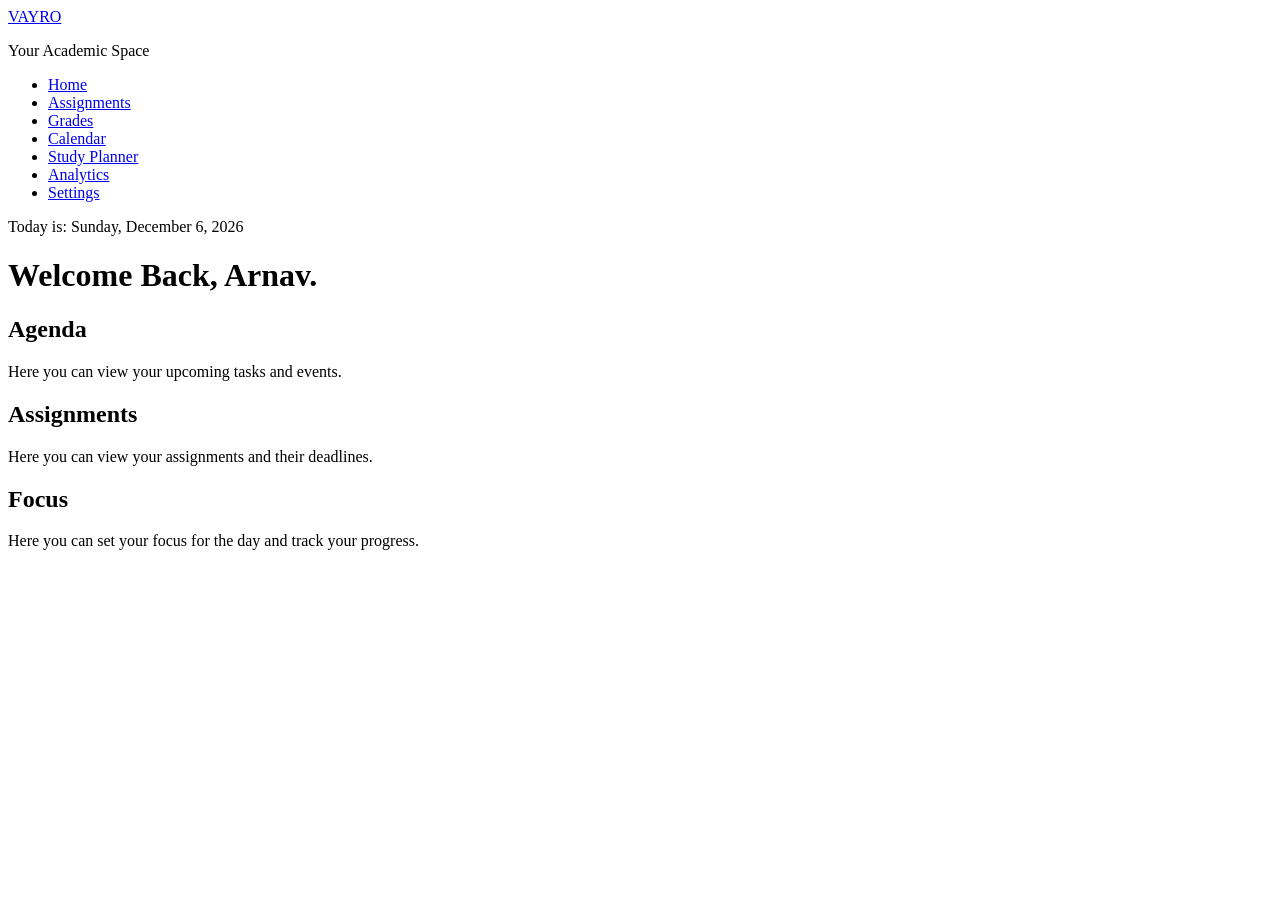
==== index.html @ f16c5584 "feat: add dashboard layout and sidebar structure" ====
<!DOCTYPE html>
<html lang="en">
<head>
  <meta charset="UTF-8">
  <meta name="viewport" content="width=device-width, initial-scale=1.0">

  <title>VAYRO | Your Academic Space</title>

  <link rel="stylesheet" href="styles.css">
</head>
<body>

    <div class="dashboard-layout">

      <aside class="sidebar">


        <div class="brand">
          <a href="index.html" class="brand-name">VAYRO</a>
          <p class="brand-tagline">Your Academic Space</p>
        </div>

        <!-- Sidebar content  -->
    <nav aria-label ="Main navigation">
    <ul>
      <li><a href="index.html">Home</a></li>
      <li><a href="#assignments">Assignments</a></li>
      <li><a href="#grades">Grades</a></li>
      <li><a href="#calendar">Calendar</a></li>
      <li><a href="#study-planner">Study Planner</a></li>
      <li><a href="#analytics">Analytics</a></li>
      <li><a href="#settings">Settings</a></li>
    </ul>
  </nav>

      </aside>

      <div class="dashboard-content">
<!-- Header section -->
  <header>
    <p> Today is: <span id="date-display"></span></p>
    <h1>Welcome Back, Arnav.</h1>
  </header>

  <main>

    <!-- Dashboard widgets -->
    <section id="agenda">
      <h2>Agenda</h2>
      <p>Here you can view your upcoming tasks and events.</p>
    </section>

    <section id="assignments">
      <h2>Assignments</h2>
      <p>Here you can view your assignments and their deadlines.</p>
    </section>

    <section id="focus">
      <h2>Focus</h2>
      <p>Here you can set your focus for the day and track your progress.</p>
    </section>

  </main>

          </div>

    </div> 


  <script src="myscripts.js"></script>


</body>
</html>
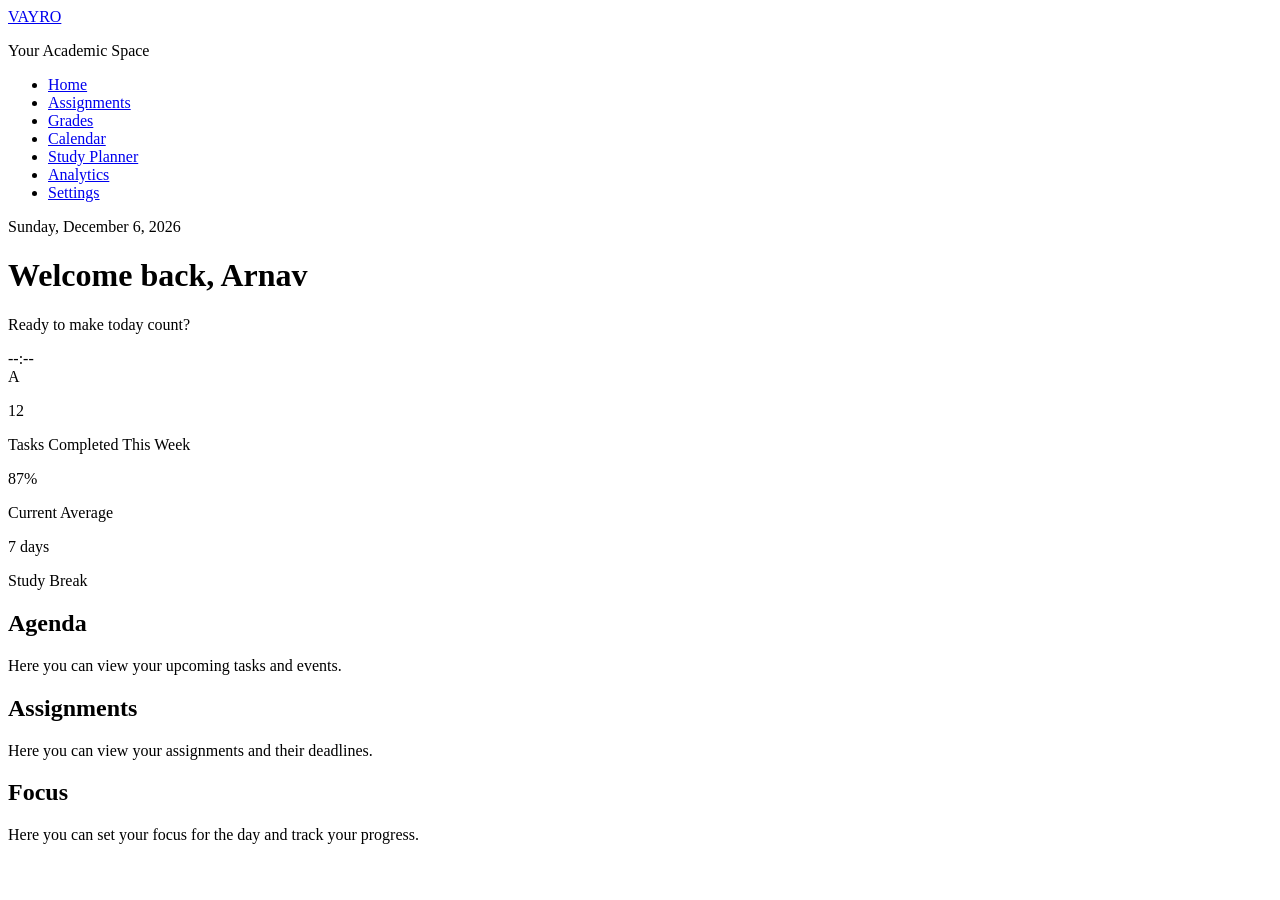
==== commit 8e247714: "feat: add dashboard header and academic stats overview" ====
--- a/index.html
+++ b/index.html
@@ -37,12 +37,58 @@
 
       <div class="dashboard-content">
 <!-- Header section -->
-  <header>
-    <p> Today is: <span id="date-display"></span></p>
-    <h1>Welcome Back, Arnav.</h1>
-  </header>
+  <header class="dashboard-header">
 
+    <div class="welcome-block">
+
+      <p class="current-date">
+        <span id="date-display"></span>
+      </p>
+
+      <h1>
+        Welcome back, <span class="user-name">Arnav</span>
+      </h1>
+
+      <p class="welcome-subtitle">
+        Ready to make today count?
+      </p>
+
+    </div>
+
+    <div class="header-tools"
+
+    <div class="clock-display"
+    <span id="clock-display">--:--</span>
+    </div>
+
+    <span class="profile-avatar" aria-hidden="true">A</span>
+    
+  
+  </div>
+
+</header>
   <main>
+
+    <section class="stats-overview" aria-label="Acedemic overview">
+
+      <!-- Tasks completed-->
+       <div class="stat-card">
+        <p class="stat-value">12</p>
+        <p class="stat-label">Tasks Completed This Week</p>
+      </div>
+
+      <!-- Acedemic Average -->
+       <div class="stat-card">
+        <p class="stat-value">87%</p>
+        <p class="stat-label">Current Average</p>
+      </div>
+
+      <!-- study break -->
+       <div class="stat-card">
+        <p class="stat-value">7 days</p>
+        <p class="stat-label">Study Break</p>
+      </div>
+    </section>
 
     <!-- Dashboard widgets -->
     <section id="agenda">
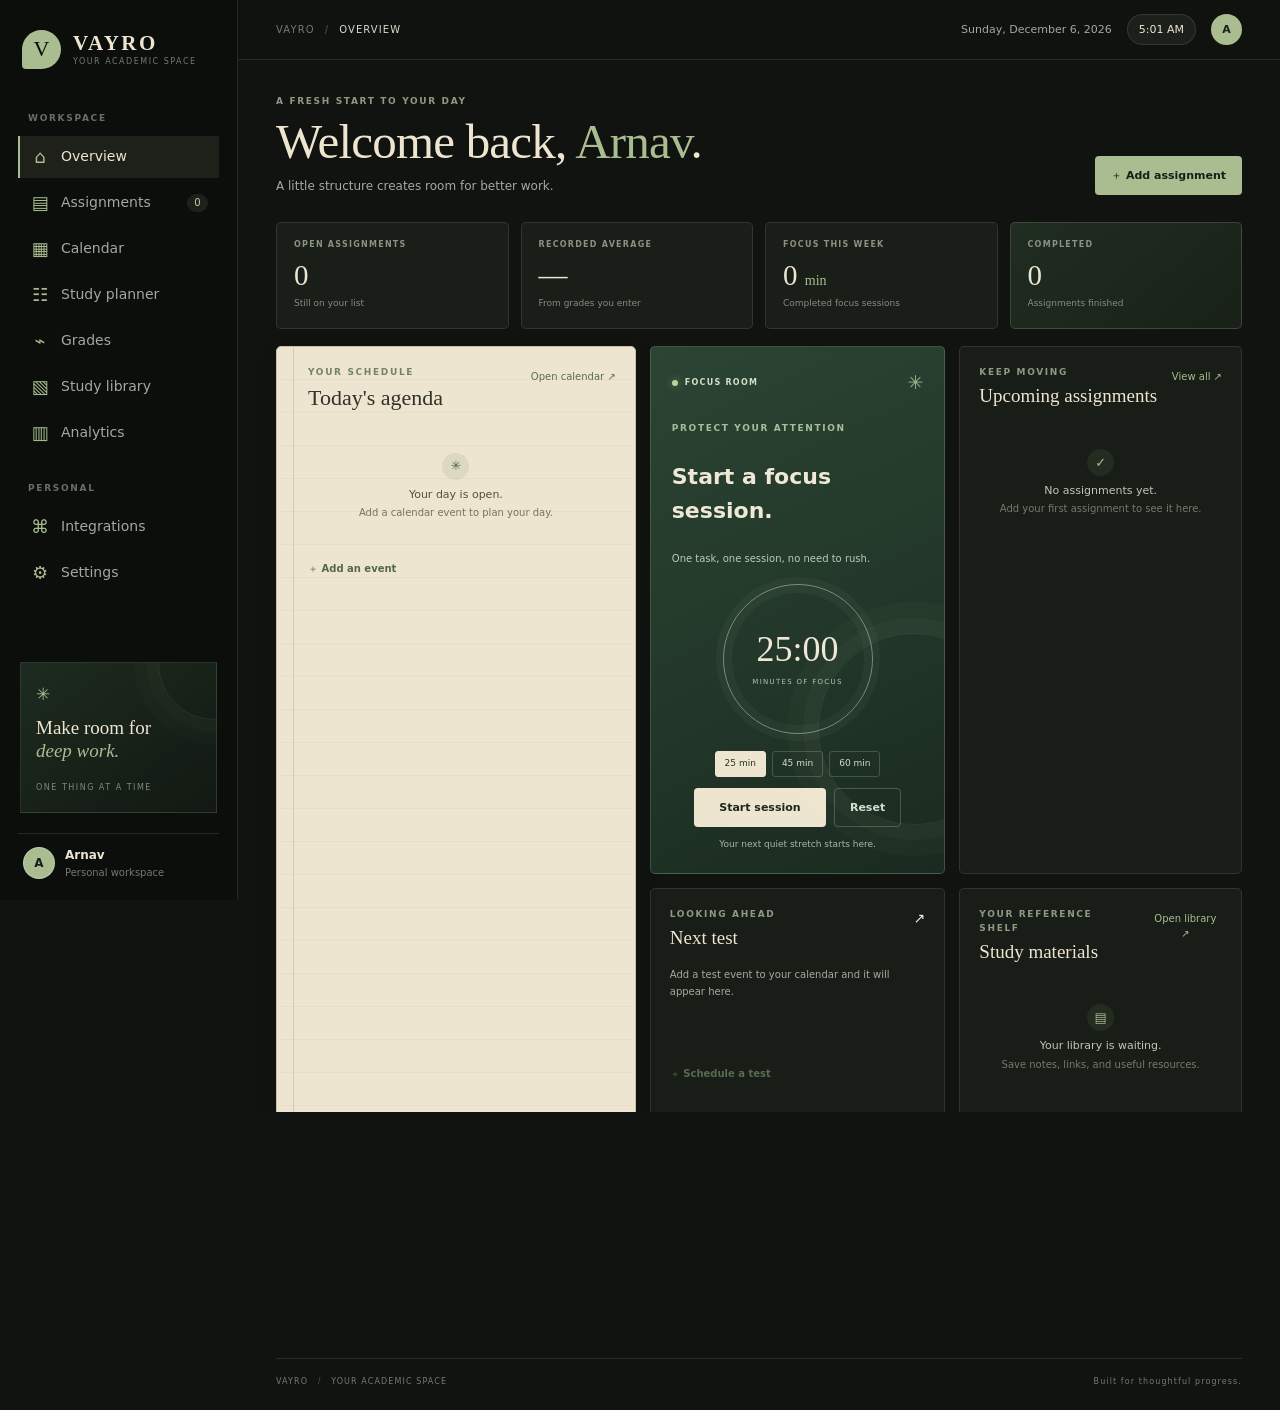
==== commit ca76215b: "Build VAYRO academic workspace dashboard Add a complete student workspace with assignments, calendar" ====
--- a/index.html
+++ b/index.html
@@ -3,118 +3,249 @@
 <head>
   <meta charset="UTF-8">
   <meta name="viewport" content="width=device-width, initial-scale=1.0">
-
+  <meta name="theme-color" content="#10130f">
+  <meta name="description" content="VAYRO — a calm, organized workspace for school, study, and progress.">
   <title>VAYRO | Your Academic Space</title>
-
   <link rel="stylesheet" href="styles.css">
+  <script src="myscripts.js" defer></script>
 </head>
 <body>
-
-    <div class="dashboard-layout">
-
-      <aside class="sidebar">
-
-
-        <div class="brand">
-          <a href="index.html" class="brand-name">VAYRO</a>
-          <p class="brand-tagline">Your Academic Space</p>
+  <div class="app-shell">
+    <aside class="sidebar" aria-label="VAYRO navigation">
+      <a class="brand" href="#home" data-view="home" aria-label="VAYRO home">
+        <span class="brand-mark" aria-hidden="true">V</span>
+        <span class="brand-copy"><strong>VAYRO</strong><small>YOUR ACADEMIC SPACE</small></span>
+      </a>
+
+      <div class="sidebar-label">WORKSPACE</div>
+      <nav class="side-nav" aria-label="Main navigation">
+        <a class="nav-link is-active" href="#home" data-view="home" aria-current="page"><span class="nav-icon">⌂</span> Overview</a>
+        <a class="nav-link" href="#assignments" data-view="assignments"><span class="nav-icon">▤</span> Assignments <span class="nav-count" id="nav-assignment-count">0</span></a>
+        <a class="nav-link" href="#calendar" data-view="calendar"><span class="nav-icon">▦</span> Calendar</a>
+        <a class="nav-link" href="#planner" data-view="planner"><span class="nav-icon">☷</span> Study planner</a>
+        <a class="nav-link" href="#grades" data-view="grades"><span class="nav-icon">⌁</span> Grades</a>
+        <a class="nav-link" href="#materials" data-view="materials"><span class="nav-icon">▧</span> Study library</a>
+        <a class="nav-link" href="#analytics" data-view="analytics"><span class="nav-icon">▥</span> Analytics</a>
+      </nav>
+
+      <div class="sidebar-label sidebar-label-spaced">PERSONAL</div>
+      <nav class="side-nav" aria-label="Personal navigation">
+        <a class="nav-link" href="#integrations" data-view="integrations"><span class="nav-icon">⌘</span> Integrations</a>
+        <a class="nav-link" href="#settings" data-view="settings"><span class="nav-icon">⚙</span> Settings</a>
+      </nav>
+
+      <div class="sidebar-bottom">
+        <div class="sidebar-note">
+          <span class="note-mark" aria-hidden="true">✳</span>
+          <p>Make room for<br><em>deep work.</em></p>
+          <small>ONE THING AT A TIME</small>
         </div>
-
-        <!-- Sidebar content  -->
-    <nav aria-label ="Main navigation">
-    <ul>
-      <li><a href="index.html">Home</a></li>
-      <li><a href="#assignments">Assignments</a></li>
-      <li><a href="#grades">Grades</a></li>
-      <li><a href="#calendar">Calendar</a></li>
-      <li><a href="#study-planner">Study Planner</a></li>
-      <li><a href="#analytics">Analytics</a></li>
-      <li><a href="#settings">Settings</a></li>
-    </ul>
-  </nav>
-
-      </aside>
-
-      <div class="dashboard-content">
-<!-- Header section -->
-  <header class="dashboard-header">
-
-    <div class="welcome-block">
-
-      <p class="current-date">
-        <span id="date-display"></span>
-      </p>
-
-      <h1>
-        Welcome back, <span class="user-name">Arnav</span>
-      </h1>
-
-      <p class="welcome-subtitle">
-        Ready to make today count?
-      </p>
-
-    </div>
-
-    <div class="header-tools"
-
-    <div class="clock-display"
-    <span id="clock-display">--:--</span>
-    </div>
-
-    <span class="profile-avatar" aria-hidden="true">A</span>
-    
-  
+        <div class="sidebar-profile">
+          <span class="avatar avatar-small" id="sidebar-avatar">S</span>
+          <span class="sidebar-profile-copy"><strong id="sidebar-name">Student</strong><small>Personal workspace</small></span>
+        </div>
+      </div>
+    </aside>
+
+    <main class="main-area">
+      <header class="topbar">
+        <div class="breadcrumb"><span>VAYRO</span><span class="breadcrumb-separator">/</span><span id="page-breadcrumb">Overview</span></div>
+        <div class="topbar-actions">
+          <span class="live-date" id="date-display">Today</span>
+          <time class="clock-display" id="clock-display" datetime="">--:--</time>
+          <button class="avatar avatar-button" id="profile-shortcut" type="button" aria-label="Open settings">S</button>
+        </div>
+      </header>
+
+      <div class="content-wrap">
+        <section class="view-panel is-visible" id="view-home" data-view-panel="home">
+          <div class="page-heading page-heading-home">
+            <div>
+              <p class="eyebrow" id="home-greeting">YOUR DAY, IN FOCUS</p>
+              <h1>Welcome back, <span class="heading-accent" id="welcome-name">Student</span>.</h1>
+              <p class="page-subtitle">A little structure creates room for better work.</p>
+            </div>
+            <button class="button button-primary" type="button" data-open-dialog="assignment-dialog">＋ Add assignment</button>
+          </div>
+
+          <div class="stat-grid" aria-label="Your academic overview">
+            <article class="stat-card"><span class="stat-kicker">OPEN ASSIGNMENTS</span><strong class="stat-value" id="stat-open">0</strong><span class="stat-footnote">Still on your list</span></article>
+            <article class="stat-card"><span class="stat-kicker">RECORDED AVERAGE</span><strong class="stat-value" id="stat-average">—</strong><span class="stat-footnote">From grades you enter</span></article>
+            <article class="stat-card"><span class="stat-kicker">FOCUS THIS WEEK</span><strong class="stat-value" id="stat-focus">0 <small>min</small></strong><span class="stat-footnote">Completed focus sessions</span></article>
+            <article class="stat-card stat-card-highlight"><span class="stat-kicker">COMPLETED</span><strong class="stat-value" id="stat-completed">0</strong><span class="stat-footnote">Assignments finished</span></article>
+          </div>
+
+          <div class="home-grid">
+            <section class="panel agenda-panel" aria-labelledby="today-agenda-heading">
+              <div class="panel-heading">
+                <div><p class="eyebrow">YOUR SCHEDULE</p><h2 id="today-agenda-heading">Today's agenda</h2></div>
+                <button class="text-button" type="button" data-go-view="calendar">Open calendar ↗</button>
+              </div>
+              <div id="today-agenda" class="agenda-list"><div class="empty-state compact"><span>✳</span><p>Your day is open.</p><small>Add a calendar event to plan your day.</small></div></div>
+              <button class="inline-add" type="button" data-open-dialog="event-dialog">＋ Add an event</button>
+            </section>
+
+            <section class="focus-panel" aria-labelledby="focus-heading">
+              <div class="focus-topline"><span class="focus-chip"><span class="status-dot"></span> FOCUS ROOM</span><span class="focus-leaf" aria-hidden="true">✳</span></div>
+              <p class="eyebrow focus-eyebrow">PROTECT YOUR ATTENTION</p>
+              <h2 id="focus-heading">Start a focus session.</h2>
+              <p class="focus-description">One task, one session, no need to rush.</p>
+              <div class="focus-clock-wrap"><div class="focus-clock-ring"><span id="timer-value" class="timer-value" role="timer" aria-live="off">25:00</span><small id="timer-caption">MINUTES OF FOCUS</small></div></div>
+              <div class="focus-presets" role="group" aria-label="Focus duration">
+                <button class="preset-button is-selected" type="button" data-minutes="25" aria-pressed="true">25 min</button>
+                <button class="preset-button" type="button" data-minutes="45" aria-pressed="false">45 min</button>
+                <button class="preset-button" type="button" data-minutes="60" aria-pressed="false">60 min</button>
+              </div>
+              <div class="focus-actions"><button class="button button-cream" id="focus-start-button" type="button">Start session</button><button class="button button-quiet" id="focus-reset-button" type="button">Reset</button></div>
+              <p class="focus-session-note" id="focus-session-note">Your next quiet stretch starts here.</p>
+            </section>
+
+            <section class="panel assignments-panel" aria-labelledby="home-assignments-heading">
+              <div class="panel-heading"><div><p class="eyebrow">KEEP MOVING</p><h2 id="home-assignments-heading">Upcoming assignments</h2></div><button class="text-button" type="button" data-go-view="assignments">View all ↗</button></div>
+              <div id="home-assignments-list" class="mini-list"><div class="empty-state compact"><span>✓</span><p>No assignments yet.</p><small>Add your first assignment to see it here.</small></div></div>
+            </section>
+
+            <section class="panel next-test-panel" aria-labelledby="next-test-heading">
+              <div class="panel-heading"><div><p class="eyebrow">LOOKING AHEAD</p><h2 id="next-test-heading">Next test</h2></div><span class="tiny-symbol" aria-hidden="true">↗</span></div>
+              <div id="next-test-content" class="next-test-content"><p class="muted-copy">Add a test event to your calendar and it will appear here.</p></div>
+              <button class="inline-add" type="button" data-open-dialog="event-dialog" data-event-type="Test">＋ Schedule a test</button>
+            </section>
+
+            <section class="panel materials-panel" aria-labelledby="home-materials-heading">
+              <div class="panel-heading"><div><p class="eyebrow">YOUR REFERENCE SHELF</p><h2 id="home-materials-heading">Study materials</h2></div><button class="text-button" type="button" data-go-view="materials">Open library ↗</button></div>
+              <div id="home-materials-list" class="material-preview"><div class="empty-state compact"><span>▤</span><p>Your library is waiting.</p><small>Save notes, links, and useful resources.</small></div></div>
+            </section>
+
+            <section class="panel progress-panel" aria-labelledby="home-progress-heading">
+              <div class="panel-heading"><div><p class="eyebrow">SMALL STEPS ADD UP</p><h2 id="home-progress-heading">Academic snapshot</h2></div><button class="text-button" type="button" data-go-view="grades">View grades ↗</button></div>
+              <div id="home-grade-summary" class="grade-summary"><span class="grade-empty">—</span><p class="muted-copy">Add a few grades to see your current average.</p></div>
+              <div class="progress-track"><span id="home-grade-bar" style="width:0%"></span></div>
+            </section>
+          </div>
+        </section>
+
+        <section class="view-panel" id="view-assignments" data-view-panel="assignments" hidden>
+          <div class="page-heading"><div><p class="eyebrow">STAY ON TOP OF THE DETAILS</p><h1>Assignments</h1><p class="page-subtitle">Capture the work, set a deadline, and keep moving.</p></div><button class="button button-primary" type="button" data-open-dialog="assignment-dialog">＋ New assignment</button></div>
+          <div class="toolbar panel-toolbar"><div class="filter-tabs" role="group" aria-label="Filter assignments"><button class="filter-tab is-active" data-assignment-filter="all" type="button" aria-pressed="true">All</button><button class="filter-tab" data-assignment-filter="open" type="button" aria-pressed="false">To do</button><button class="filter-tab" data-assignment-filter="completed" type="button" aria-pressed="false">Completed</button></div><label class="search-field"><span class="sr-only">Search assignments</span><input id="assignment-search" type="search" placeholder="Search assignments..."></label></div>
+          <div class="panel full-panel"><div class="list-heading"><span>ASSIGNMENT</span><span>SUBJECT</span><span>DUE DATE</span><span>STATUS</span><span>ACTIONS</span></div><div id="assignments-list" class="data-list"><div class="empty-state"><span>✳</span><h3>A clean slate.</h3><p>Add an assignment to start organizing your workload.</p></div></div></div>
+        </section>
+
+        <section class="view-panel" id="view-calendar" data-view-panel="calendar" hidden>
+          <div class="page-heading"><div><p class="eyebrow">SEE THE SHAPE OF YOUR WEEK</p><h1>Calendar</h1><p class="page-subtitle">Classes, deadlines, tests, and time you've set aside for yourself.</p></div><button class="button button-primary" type="button" data-open-dialog="event-dialog">＋ New event</button></div>
+          <div class="calendar-layout">
+            <section class="panel calendar-panel" aria-label="Monthly calendar">
+              <div class="calendar-toolbar"><button class="icon-button" id="calendar-prev" type="button" aria-label="Previous month">←</button><h2 id="calendar-month-label">Month Year</h2><button class="icon-button" id="calendar-next" type="button" aria-label="Next month">→</button><button class="text-button calendar-today" id="calendar-today" type="button">Today</button></div>
+              <div class="calendar-grid calendar-weekdays" aria-hidden="true"><span>Sun</span><span>Mon</span><span>Tue</span><span>Wed</span><span>Thu</span><span>Fri</span><span>Sat</span></div>
+              <div class="calendar-grid" id="calendar-days" role="group" aria-label="Choose a date"></div>
+            </section>
+            <section class="panel selected-day-panel"><div class="panel-heading"><div><p class="eyebrow">YOUR PLAN</p><h2 id="selected-date-label">Selected day</h2></div><button class="text-button" type="button" data-open-dialog="event-dialog">＋ Add</button></div><div id="selected-day-events" class="day-event-list"><div class="empty-state compact"><span>☼</span><p>Nothing scheduled.</p><small>Choose a day or add an event.</small></div></div></section>
+          </div>
+          <div class="calendar-utilities panel"><div><p class="eyebrow">TAKE YOUR SCHEDULE WITH YOU</p><h2>Calendar file tools</h2><p class="muted-copy">Export your VAYRO events as an .ics file, or import an .ics calendar file. This is file-based transfer, not live calendar syncing.</p></div><div class="utility-actions"><button class="button button-secondary" type="button" data-export-ics>Export .ics</button><button class="button button-secondary" type="button" data-import-ics>Import .ics</button><input id="ics-file-input" type="file" accept=".ics,text/calendar" hidden></div></div>
+        </section>
+
+        <section class="view-panel" id="view-planner" data-view-panel="planner" hidden>
+          <div class="page-heading"><div><p class="eyebrow">TURN INTENTION INTO ACTION</p><h1>Study planner</h1><p class="page-subtitle">Break big goals into clear next steps.</p></div><button class="button button-primary" type="button" data-open-dialog="task-dialog">＋ Add study task</button></div>
+          <div class="planner-layout"><section class="panel"><div class="panel-heading"><div><p class="eyebrow">YOUR ACTION LIST</p><h2>Study tasks</h2></div><span class="subtle-count" id="planner-count">0 tasks</span></div><div id="planner-list" class="task-list"><div class="empty-state"><span>☷</span><h3>Make a plan that feels doable.</h3><p>Add a task to turn your study intentions into a next step.</p></div></div></section><aside class="panel planner-tip"><span class="tip-mark">✳</span><p class="eyebrow">A GENTLE REMINDER</p><h2>Start smaller than you think.</h2><p class="muted-copy">A clear 20-minute task is easier to begin than a vague goal to “study everything.”</p><button class="text-button" type="button" data-go-view="home">Start a focus session ↗</button></aside></div>
+        </section>
+
+        <section class="view-panel" id="view-grades" data-view-panel="grades" hidden>
+          <div class="page-heading"><div><p class="eyebrow">UNDERSTAND YOUR PROGRESS</p><h1>Grades</h1><p class="page-subtitle">Record results and see the average of the grades you enter.</p></div><button class="button button-primary" type="button" data-open-dialog="grade-dialog">＋ Add grade</button></div>
+          <div class="grade-overview-grid"><article class="panel grade-overview-card"><span class="eyebrow">RECORDED AVERAGE</span><strong id="grades-average">—</strong><p class="muted-copy">Simple average of entered percentages.</p></article><article class="panel grade-overview-card"><span class="eyebrow">ASSESSMENTS</span><strong id="grades-count">0</strong><p class="muted-copy">Results currently recorded.</p></article><article class="panel grade-overview-card"><span class="eyebrow">SUBJECTS</span><strong id="grades-subject-count">0</strong><p class="muted-copy">Subjects represented in your gradebook.</p></article></div>
+          <section class="panel full-panel"><div class="panel-heading"><div><p class="eyebrow">GRADEBOOK</p><h2>Recorded results</h2></div></div><div id="grades-list" class="grade-list"><div class="empty-state"><span>⌁</span><h3>Your gradebook starts here.</h3><p>Add an assessment and its score to calculate your recorded average.</p></div></div></section>
+          <p class="disclaimer-line">VAYRO calculates a simple average from the scores you enter. It does not automatically reproduce your school's weighted grading policy.</p>
+        </section>
+
+        <section class="view-panel" id="view-materials" data-view-panel="materials" hidden>
+          <div class="page-heading"><div><p class="eyebrow">KEEP USEFUL THINGS CLOSE</p><h1>Study library</h1><p class="page-subtitle">A home for reference links, notes, and study resources.</p></div><button class="button button-primary" type="button" data-open-dialog="material-dialog">＋ Save resource</button></div>
+          <div class="library-toolbar panel"><label class="search-field library-search"><span class="sr-only">Search your library</span><input id="materials-search" type="search" placeholder="Search titles, subjects, notes..."></label><span class="subtle-count" id="materials-count">0 resources</span></div>
+          <div id="materials-list" class="resource-grid"><div class="empty-state"><span>▧</span><h3>Your reference shelf is empty.</h3><p>Save a link to a useful explanation, a document, or a set of notes.</p></div></div>
+        </section>
+
+        <section class="view-panel" id="view-analytics" data-view-panel="analytics" hidden>
+          <div class="page-heading"><div><p class="eyebrow">NOTICE YOUR MOMENTUM</p><h1>Analytics</h1><p class="page-subtitle">A simple picture of the work you've recorded in VAYRO.</p></div></div>
+          <div class="analytics-grid"><article class="panel analytics-card"><span class="eyebrow">ASSIGNMENTS COMPLETED</span><strong id="analytics-completion">0%</strong><div class="progress-track"><span id="analytics-completion-bar" style="width:0%"></span></div><small id="analytics-assignment-detail">0 of 0 assignments</small></article><article class="panel analytics-card"><span class="eyebrow">FOCUS TIME</span><strong id="analytics-focus">0 min</strong><small>Completed sessions</small></article><article class="panel analytics-card"><span class="eyebrow">RECORDED AVERAGE</span><strong id="analytics-average">—</strong><small>Based on entered grades</small></article></div>
+          <section class="panel subject-analytics"><div class="panel-heading"><div><p class="eyebrow">BY SUBJECT</p><h2>Grade overview</h2></div></div><div id="subject-bars" class="subject-bars"><p class="muted-copy">Add grades to see a subject breakdown.</p></div></section>
+        </section>
+
+        <section class="view-panel" id="view-integrations" data-view-panel="integrations" hidden>
+          <div class="page-heading"><div><p class="eyebrow">YOUR TOOLS, YOUR CHOICE</p><h1>Integrations</h1><p class="page-subtitle">Use familiar services alongside your VAYRO workspace.</p></div></div>
+          <div class="integration-grid">
+            <article class="panel integration-card"><div class="integration-icon gmail-icon">M</div><div class="integration-copy"><span class="integration-status status-available">AVAILABLE AS A SHORTCUT</span><h2>Gmail</h2><p>Open your Gmail inbox in a new tab. VAYRO does not read, store, or send email in this local version.</p><a class="button button-secondary" href="https://mail.google.com/" target="_blank" rel="noopener noreferrer">Open Gmail ↗</a></div></article>
+            <article class="panel integration-card"><div class="integration-icon calendar-icon">▦</div><div class="integration-copy"><span class="integration-status status-file">CALENDAR FILE TRANSFER</span><h2>Google Calendar</h2><p>Export VAYRO events as an .ics file and import it into Google Calendar. Live two-way sync needs Google OAuth and a secure backend.</p><button class="button button-secondary" type="button" data-export-ics>Export events</button></div></article>
+            <article class="panel integration-card"><div class="integration-icon apple-icon">◷</div><div class="integration-copy"><span class="integration-status status-file">CALENDAR FILE TRANSFER</span><h2>Apple Calendar</h2><p>Move your schedule using a standard .ics file. This version does not connect directly to your Apple account.</p><button class="button button-secondary" type="button" data-export-ics>Export events</button></div></article>
+          </div>
+          <div class="integration-note panel"><span class="tip-mark">i</span><div><h2>Why aren't these full connections yet?</h2><p class="muted-copy">A ChatGPT-connected Gmail or calendar app cannot automatically be used as an integration inside a separate website. A real connection requires VAYRO's own authorization flow, provider credentials, clear permissions, and secure token handling. Never paste an email password or private API secret into this page.</p></div></div>
+        </section>
+
+        <section class="view-panel" id="view-settings" data-view-panel="settings" hidden>
+          <div class="page-heading"><div><p class="eyebrow">MAKE THIS SPACE YOURS</p><h1>Settings</h1><p class="page-subtitle">Personalize your workspace and manage your local data.</p></div></div>
+          <div class="settings-layout"><section class="panel settings-section"><div class="panel-heading"><div><p class="eyebrow">PROFILE</p><h2>Your details</h2></div></div><form id="profile-form" class="form-stack"><label>Display name<input id="profile-name-input" name="profileName" maxlength="40" required></label><button class="button button-primary form-submit" type="submit">Save profile</button></form></section><section class="panel settings-section"><div class="panel-heading"><div><p class="eyebrow">YOUR WORKSPACE DATA</p><h2>Backup and restore</h2></div></div><p class="muted-copy">Your assignments, events, grades, tasks, and resources are stored in this browser on this device.</p><div class="settings-actions"><button class="button button-secondary" id="backup-export" type="button">Download backup (.json)</button><button class="button button-secondary" id="backup-import-button" type="button">Restore backup</button><input id="backup-file-input" type="file" accept="application/json,.json" hidden></div></section><section class="panel settings-section danger-zone"><div class="panel-heading"><div><p class="eyebrow">RESET</p><h2>Clear local workspace</h2></div></div><p class="muted-copy">This removes VAYRO data saved in this browser. Export a backup first if you may want it later.</p><button class="button button-danger" id="clear-data-button" type="button">Clear my VAYRO data</button></section></div>
+          <p class="disclaimer-line">This version is a local prototype. It does not provide user accounts, cloud sync, or encrypted server storage.</p>
+        </section>
+      </div>
+
+      <footer class="app-footer"><span>VAYRO <span class="footer-divider">/</span> YOUR ACADEMIC SPACE</span><span>Built for thoughtful progress.</span></footer>
+    </main>
   </div>
 
-</header>
-  <main>
-
-    <section class="stats-overview" aria-label="Acedemic overview">
-
-      <!-- Tasks completed-->
-       <div class="stat-card">
-        <p class="stat-value">12</p>
-        <p class="stat-label">Tasks Completed This Week</p>
-      </div>
-
-      <!-- Acedemic Average -->
-       <div class="stat-card">
-        <p class="stat-value">87%</p>
-        <p class="stat-label">Current Average</p>
-      </div>
-
-      <!-- study break -->
-       <div class="stat-card">
-        <p class="stat-value">7 days</p>
-        <p class="stat-label">Study Break</p>
-      </div>
-    </section>
-
-    <!-- Dashboard widgets -->
-    <section id="agenda">
-      <h2>Agenda</h2>
-      <p>Here you can view your upcoming tasks and events.</p>
-    </section>
-
-    <section id="assignments">
-      <h2>Assignments</h2>
-      <p>Here you can view your assignments and their deadlines.</p>
-    </section>
-
-    <section id="focus">
-      <h2>Focus</h2>
-      <p>Here you can set your focus for the day and track your progress.</p>
-    </section>
-
-  </main>
-
-          </div>
-
-    </div> 
-
-
-  <script src="myscripts.js"></script>
-
-
+  <dialog class="modal" id="assignment-dialog" aria-labelledby="assignment-dialog-title">
+    <form class="modal-form" id="assignment-form">
+      <div class="modal-heading"><div><p class="eyebrow">KEEP IT CLEAR</p><h2 id="assignment-dialog-title">New assignment</h2></div><button class="modal-close" type="button" data-close-dialog aria-label="Close dialog">×</button></div>
+      <input type="hidden" id="assignment-id">
+      <label>Assignment name<input id="assignment-title" maxlength="100" required placeholder="e.g. Chapter 4 problem set"></label>
+      <div class="form-row"><label>Subject<input id="assignment-subject" maxlength="40" required placeholder="e.g. Mathematics"></label><label>Due date<input id="assignment-due" type="date" required></label></div>
+      <label>Priority<select id="assignment-priority"><option value="normal">Normal</option><option value="high">High</option><option value="low">Low</option></select></label>
+      <label>Notes <span class="optional-label">(optional)</span><textarea id="assignment-notes" rows="3" maxlength="500" placeholder="What should you remember?"></textarea></label>
+      <div class="modal-actions"><button class="button button-secondary" type="button" data-close-dialog>Cancel</button><button class="button button-primary" type="submit">Save assignment</button></div>
+    </form>
+  </dialog>
+
+  <dialog class="modal" id="event-dialog" aria-labelledby="event-dialog-title">
+    <form class="modal-form" id="event-form">
+      <div class="modal-heading"><div><p class="eyebrow">MAKE TIME FOR IT</p><h2 id="event-dialog-title">New calendar event</h2></div><button class="modal-close" type="button" data-close-dialog aria-label="Close dialog">×</button></div>
+      <input type="hidden" id="event-id">
+      <label>Event title<input id="event-title" maxlength="100" required placeholder="e.g. Biology review"></label>
+      <div class="form-row"><label>Date<input id="event-date" type="date" required></label><label>Start time<input id="event-time" type="time"></label></div>
+      <div class="form-row"><label>Type<select id="event-type"><option>Class</option><option>Study session</option><option>Test</option><option>Personal</option><option>Other</option></select></label><label>Duration<select id="event-duration"><option value="30">30 minutes</option><option value="45">45 minutes</option><option value="60" selected>1 hour</option><option value="90">1.5 hours</option><option value="120">2 hours</option></select></label></div>
+      <label>Details <span class="optional-label">(optional)</span><textarea id="event-notes" rows="3" maxlength="500" placeholder="Location, chapters, or reminders"></textarea></label>
+      <div class="modal-actions"><button class="button button-secondary" type="button" data-close-dialog>Cancel</button><button class="button button-primary" type="submit">Save event</button></div>
+    </form>
+  </dialog>
+
+  <dialog class="modal" id="task-dialog" aria-labelledby="task-dialog-title">
+    <form class="modal-form" id="task-form">
+      <div class="modal-heading"><div><p class="eyebrow">ONE STEP AT A TIME</p><h2 id="task-dialog-title">New study task</h2></div><button class="modal-close" type="button" data-close-dialog aria-label="Close dialog">×</button></div>
+      <input type="hidden" id="task-id">
+      <label>What will you work on?<input id="task-title" maxlength="100" required placeholder="e.g. Review function transformations"></label>
+      <div class="form-row"><label>Subject<input id="task-subject" maxlength="40" placeholder="Optional"></label><label>Target date<input id="task-date" type="date"></label></div>
+      <div class="modal-actions"><button class="button button-secondary" type="button" data-close-dialog>Cancel</button><button class="button button-primary" type="submit">Add task</button></div>
+    </form>
+  </dialog>
+
+  <dialog class="modal" id="grade-dialog" aria-labelledby="grade-dialog-title">
+    <form class="modal-form" id="grade-form">
+      <div class="modal-heading"><div><p class="eyebrow">RECORD A RESULT</p><h2 id="grade-dialog-title">Add grade</h2></div><button class="modal-close" type="button" data-close-dialog aria-label="Close dialog">×</button></div>
+      <input type="hidden" id="grade-id">
+      <label>Assessment name<input id="grade-title" maxlength="100" required placeholder="e.g. Unit 2 quiz"></label>
+      <div class="form-row"><label>Subject<input id="grade-subject" maxlength="40" required placeholder="e.g. Geometry"></label><label>Date<input id="grade-date" type="date" required></label></div>
+      <div class="form-row"><label>Points earned<input id="grade-score" type="number" min="0" step="0.01" required placeholder="42"></label><label>Points possible<input id="grade-max" type="number" min="0.01" step="0.01" required placeholder="50"></label></div>
+      <p class="form-hint">VAYRO converts each result to a percentage and averages the recorded percentages equally.</p>
+      <div class="modal-actions"><button class="button button-secondary" type="button" data-close-dialog>Cancel</button><button class="button button-primary" type="submit">Save grade</button></div>
+    </form>
+  </dialog>
+
+  <dialog class="modal" id="material-dialog" aria-labelledby="material-dialog-title">
+    <form class="modal-form" id="material-form">
+      <div class="modal-heading"><div><p class="eyebrow">SAVE SOMETHING USEFUL</p><h2 id="material-dialog-title">Save resource</h2></div><button class="modal-close" type="button" data-close-dialog aria-label="Close dialog">×</button></div>
+      <input type="hidden" id="material-id">
+      <label>Resource title<input id="material-title" maxlength="100" required placeholder="e.g. Algebra review notes"></label>
+      <div class="form-row"><label>Subject<input id="material-subject" maxlength="40" placeholder="Optional"></label><label>Resource type<select id="material-type"><option>Notes</option><option>Study guide</option><option>Video</option><option>Article</option><option>Website</option><option>Other</option></select></label></div>
+      <label>Link <span class="optional-label">(optional)</span><input id="material-url" type="url" maxlength="500" placeholder="https://..."></label>
+      <label>Notes <span class="optional-label">(optional)</span><textarea id="material-notes" rows="3" maxlength="500" placeholder="What is useful about this resource?"></textarea></label>
+      <div class="modal-actions"><button class="button button-secondary" type="button" data-close-dialog>Cancel</button><button class="button button-primary" type="submit">Save resource</button></div>
+    </form>
+  </dialog>
+
+  <div class="toast-region" id="toast-region" role="status" aria-live="polite"></div>
 </body>
-</html>+</html>
--- a/styles.css
+++ b/styles.css
@@ -0,0 +1,465 @@
+:root {
+  color-scheme: dark;
+  --bg: #10130f;
+  --bg-deep: #0a0d0a;
+  --sidebar: #0b0e0b;
+  --panel: #181d17;
+  --panel-soft: #1d241c;
+  --panel-line: rgba(214, 221, 198, .12);
+  --sage: #a9bd91;
+  --sage-bright: #c0d0a7;
+  --forest: #24392d;
+  --forest-deep: #1b2c23;
+  --cream: #eee5d1;
+  --cream-ink: #302f28;
+  --muted: #a6aa9c;
+  --muted-dark: #737a6d;
+  --gold: #d5b77b;
+  --red: #d28c7d;
+  --blue: #91a9b7;
+  --radius: 9px;
+  --shadow: 0 18px 50px rgba(0, 0, 0, .18);
+  font-synthesis: none;
+}
+
+* { box-sizing: border-box; }
+html { min-width: 320px; scroll-behavior: smooth; }
+body {
+  margin: 0;
+  min-width: 320px;
+  min-height: 100vh;
+  background: var(--bg);
+  color: #f1f0e8;
+  font-family: Inter, ui-sans-serif, system-ui, -apple-system, BlinkMacSystemFont, "Segoe UI", sans-serif;
+  font-size: 14px;
+  line-height: 1.55;
+}
+button, input, select, textarea { font: inherit; }
+button, a { -webkit-tap-highlight-color: transparent; }
+button { cursor: pointer; }
+a { color: inherit; text-decoration: none; }
+button:focus-visible, a:focus-visible, input:focus-visible, select:focus-visible, textarea:focus-visible {
+  outline: 2px solid var(--sage-bright);
+  outline-offset: 3px;
+}
+[hidden] { display: none !important; }
+.sr-only { position: absolute; width: 1px; height: 1px; padding: 0; margin: -1px; overflow: hidden; clip: rect(0,0,0,0); white-space: nowrap; border: 0; }
+
+.app-shell { min-height: 100vh; }
+.sidebar {
+  position: fixed;
+  inset: 0 auto 0 0;
+  z-index: 20;
+  display: flex;
+  flex-direction: column;
+  width: 238px;
+  padding: 28px 18px 18px;
+  background: var(--sidebar);
+  border-right: 1px solid var(--panel-line);
+}
+.brand { display: flex; align-items: center; gap: 12px; margin: 2px 4px 43px; }
+.brand-mark {
+  display: grid; place-items: center;
+  width: 39px; height: 39px;
+  color: var(--bg-deep);
+  background: var(--sage);
+  border-radius: 50% 50% 50% 4px;
+  font-family: Georgia, serif;
+  font-size: 22px;
+}
+.brand-copy { display: flex; flex-direction: column; gap: 1px; }
+.brand-copy strong { color: var(--cream); font-family: Georgia, serif; font-size: 21px; letter-spacing: 2.5px; line-height: 1.15; }
+.brand-copy small { color: var(--muted-dark); font-size: 8px; letter-spacing: 1.5px; }
+.sidebar-label { margin: 0 10px 10px; color: #687064; font-size: 9px; font-weight: 700; letter-spacing: 1.7px; }
+.sidebar-label-spaced { margin-top: 28px; }
+.side-nav { display: grid; gap: 4px; }
+.nav-link {
+  display: flex; align-items: center; gap: 12px;
+  min-height: 42px; padding: 0 11px;
+  color: #a4a99c; border-left: 2px solid transparent;
+  transition: color .16s ease, background .16s ease, border-color .16s ease;
+}
+.nav-link:hover { color: var(--cream); background: rgba(169, 189, 145, .07); }
+.nav-link.is-active { color: var(--cream); background: rgba(169, 189, 145, .11); border-left-color: var(--sage); }
+.nav-icon { display: inline-grid; place-items: center; width: 18px; color: var(--sage); font-size: 18px; }
+.nav-count { margin-left: auto; min-width: 21px; padding: 1px 6px; color: var(--sage-bright); background: rgba(169, 189, 145, .11); border-radius: 20px; font-size: 10px; text-align: center; }
+.sidebar-bottom { margin-top: auto; }
+.sidebar-note { position: relative; overflow: hidden; margin: 16px 2px 20px; padding: 18px 15px 15px; background: linear-gradient(145deg, #1d2b20, #121912); border: 1px solid rgba(169, 189, 145, .16); }
+.sidebar-note::after { content: ""; position: absolute; width: 110px; height: 110px; right: -54px; top: -55px; border: 1px solid rgba(169,189,145,.12); border-radius: 50%; box-shadow: 0 0 0 12px rgba(169,189,145,.025), 0 0 0 24px rgba(169,189,145,.02); }
+.note-mark { color: var(--sage); font-size: 17px; }
+.sidebar-note p { margin: 8px 0 12px; color: var(--cream); font-family: Georgia, serif; font-size: 19px; line-height: 1.25; }
+.sidebar-note em { color: var(--sage); font-weight: 400; }
+.sidebar-note small { color: #7f8978; font-size: 8px; letter-spacing: 1.5px; }
+.sidebar-profile { display: flex; align-items: center; gap: 10px; padding: 12px 5px 2px; border-top: 1px solid var(--panel-line); }
+.avatar { display: inline-grid; place-items: center; flex: 0 0 auto; width: 40px; height: 40px; color: #182117; background: var(--sage); border: 1px solid rgba(230,235,213,.35); border-radius: 50%; font-weight: 700; }
+.avatar-small { width: 32px; height: 32px; font-size: 12px; }
+.sidebar-profile-copy { display: flex; min-width: 0; flex-direction: column; }
+.sidebar-profile-copy strong { overflow: hidden; color: var(--cream); font-size: 12px; text-overflow: ellipsis; white-space: nowrap; }
+.sidebar-profile-copy small { color: var(--muted-dark); font-size: 10px; }
+
+.main-area { min-height: 100vh; margin-left: 238px; }
+.topbar { position: sticky; top: 0; z-index: 10; display: flex; align-items: center; justify-content: space-between; min-height: 60px; padding: 0 38px; background: rgba(16, 19, 15, .94); border-bottom: 1px solid var(--panel-line); backdrop-filter: blur(14px); }
+.breadcrumb { display: flex; align-items: center; gap: 10px; color: var(--muted-dark); font-size: 10px; letter-spacing: 1.1px; text-transform: uppercase; }
+.breadcrumb span:last-child { color: #d8dacd; }
+.breadcrumb-separator { color: #4f584c; }
+.topbar-actions { display: flex; align-items: center; gap: 15px; }
+.live-date { color: var(--muted); font-size: 11px; }
+.clock-display { padding: 6px 11px; color: var(--cream); background: #1b211a; border: 1px solid var(--panel-line); border-radius: 30px; font-size: 11px; font-variant-numeric: tabular-nums; }
+.avatar-button { width: 31px; height: 31px; border: 0; font-size: 11px; }
+.content-wrap { width: min(1480px, 100%); margin: 0 auto; padding: 35px 38px 52px; }
+.view-panel { animation: view-enter .22s ease both; }
+@keyframes view-enter { from { opacity: .4; transform: translateY(5px); } to { opacity: 1; transform: translateY(0); } }
+.page-heading { display: flex; align-items: flex-end; justify-content: space-between; gap: 22px; margin-bottom: 27px; }
+.page-heading h1 { margin: 3px 0 7px; color: var(--cream); font-family: Georgia, "Times New Roman", serif; font-size: clamp(32px, 4vw, 45px); font-weight: 400; letter-spacing: -.8px; line-height: 1.12; }
+.page-heading-home h1 { font-size: clamp(34px, 4vw, 49px); }
+.heading-accent { color: var(--sage); }
+.eyebrow { margin: 0 0 6px; color: #8d9a83; font-size: 9px; font-weight: 700; letter-spacing: 1.65px; }
+.page-subtitle { margin: 0; color: var(--muted); font-size: 12px; }
+.button { display: inline-flex; align-items: center; justify-content: center; gap: 8px; min-height: 39px; padding: 0 15px; border: 1px solid transparent; border-radius: 4px; font-size: 11px; font-weight: 650; transition: background .16s ease, border-color .16s ease, transform .16s ease; }
+.button:active { transform: translateY(1px); }
+.button-primary { color: #172016; background: var(--sage); }
+.button-primary:hover { background: var(--sage-bright); }
+.button-secondary { color: var(--cream); background: #222a20; border-color: var(--panel-line); }
+.button-secondary:hover { background: #2a3427; border-color: rgba(169,189,145,.35); }
+.button-cream { color: #1b281c; background: var(--cream); }
+.button-cream:hover { background: #f8efd9; }
+.button-quiet { color: #d5dfcf; background: transparent; border-color: rgba(232,237,218,.22); }
+.button-quiet:hover { background: rgba(255,255,255,.07); }
+.button-danger { color: #f2d9d3; background: rgba(142,62,53,.18); border-color: rgba(210,140,125,.35); }
+.button-danger:hover { background: rgba(142,62,53,.3); }
+.text-button { padding: 3px 0; color: var(--sage); background: none; border: 0; font-size: 10px; }
+.text-button:hover { color: var(--sage-bright); }
+.inline-add { margin-top: 16px; padding: 0; color: #586b4d; background: transparent; border: 0; font-size: 10px; font-weight: 700; }
+.inline-add:hover { color: #344b35; }
+
+.stat-grid { display: grid; grid-template-columns: repeat(4, minmax(0, 1fr)); gap: 12px; margin-bottom: 17px; }
+.stat-card { display: flex; flex-direction: column; min-height: 107px; padding: 16px 17px 14px; background: #191e18; border: 1px solid var(--panel-line); border-radius: 5px; }
+.stat-card-highlight { background: linear-gradient(140deg, #202d21, #192119); border-color: rgba(169,189,145,.22); }
+.stat-kicker { color: #899283; font-size: 8px; font-weight: 700; letter-spacing: 1.25px; }
+.stat-value { margin-top: 8px; color: var(--cream); font-family: Georgia, serif; font-size: 29px; font-weight: 400; line-height: 1.1; font-variant-numeric: tabular-nums; }
+.stat-value small { color: var(--sage); font-family: inherit; font-size: 14px; }
+.stat-footnote { margin-top: 5px; color: #858c7e; font-size: 9px; }
+
+.home-grid { display: grid; grid-template-columns: minmax(0, 1.12fr) minmax(275px, .92fr) minmax(260px, .88fr); gap: 14px; align-items: stretch; }
+.panel { min-width: 0; padding: 19px; background: var(--panel); border: 1px solid var(--panel-line); border-radius: 5px; }
+.panel-heading { display: flex; align-items: flex-start; justify-content: space-between; gap: 12px; margin-bottom: 16px; }
+.panel-heading h2, .panel h2 { margin: 0; color: var(--cream); font-family: Georgia, serif; font-size: 19px; font-weight: 400; line-height: 1.25; }
+.panel-heading .eyebrow { margin-bottom: 4px; }
+.agenda-panel { grid-row: span 2; position: relative; overflow: hidden; color: var(--cream-ink); background-color: var(--cream); background-image: repeating-linear-gradient(to bottom, transparent 0, transparent 32px, rgba(98,112,91,.105) 33px); border-color: #c9bea5; box-shadow: 0 9px 26px rgba(0,0,0,.08); }
+.agenda-panel::before { content: ""; position: absolute; inset: 0 auto 0 16px; width: 1px; background: rgba(173,91,78,.22); }
+.agenda-panel .panel-heading { padding-left: 12px; }
+.agenda-panel .panel-heading h2 { color: #333229; font-size: 22px; }
+.agenda-panel .eyebrow { color: #75816b; }
+.agenda-panel .text-button { color: #586d4e; }
+.agenda-list { display: grid; gap: 0; }
+.agenda-row { display: grid; grid-template-columns: 64px minmax(0,1fr) auto; align-items: start; gap: 9px; padding: 13px 0 13px 12px; border-bottom: 1px solid rgba(67,72,57,.14); }
+.agenda-time { padding-top: 2px; color: #777260; font-size: 10px; font-weight: 700; white-space: nowrap; }
+.agenda-item-copy { min-width: 0; }
+.agenda-item-copy strong { display: block; color: #333229; font-family: Georgia, serif; font-size: 14px; font-weight: 600; }
+.agenda-item-copy small { display: block; margin-top: 2px; color: #777260; font-size: 10px; }
+.agenda-tag { margin-top: 2px; padding: 3px 5px; color: #5d6b4e; background: rgba(87,113,75,.1); font-size: 8px; white-space: nowrap; }
+.agenda-footer { margin: 14px 0 0 12px; color: #777c63; font-family: Georgia, serif; font-size: 12px; font-style: italic; }
+.agenda-panel .inline-add { margin-left: 12px; color: #53684b; }
+.empty-state { display: grid; justify-items: center; padding: 37px 18px; text-align: center; }
+.empty-state > span { display: grid; place-items: center; width: 34px; height: 34px; margin-bottom: 10px; color: var(--sage); background: rgba(169,189,145,.09); border-radius: 50%; font-size: 17px; }
+.empty-state h3 { margin: 0 0 5px; color: var(--cream); font-family: Georgia, serif; font-size: 16px; font-weight: 400; }
+.empty-state p { margin: 0 0 4px; color: #c1c6b9; font-size: 11px; }
+.empty-state small { color: var(--muted-dark); font-size: 10px; }
+.empty-state.compact { padding: 25px 12px; }
+.empty-state.compact > span { width: 27px; height: 27px; margin-bottom: 6px; font-size: 13px; }
+.empty-state.compact p { margin-bottom: 2px; color: #c1c6b9; }
+.agenda-panel .empty-state p { color: #514e42; }
+.agenda-panel .empty-state small { color: #777260; }
+.agenda-panel .empty-state > span { color: #53684b; background: rgba(87,113,75,.11); }
+
+.focus-panel { position: relative; overflow: hidden; display: flex; flex-direction: column; min-height: 420px; padding: 21px; color: var(--cream); background: linear-gradient(155deg, #2b4433 0%, #223729 57%, #1a2a20 100%); border: 1px solid rgba(169,189,145,.25); border-radius: 5px; }
+.focus-panel::after { content: ""; position: absolute; right: -66px; bottom: 48px; width: 190px; height: 190px; border: 1px solid rgba(224,232,206,.08); border-radius: 50%; box-shadow: 0 0 0 15px rgba(224,232,206,.025), 0 0 0 31px rgba(224,232,206,.018); pointer-events: none; }
+.focus-topline { display: flex; align-items: center; justify-content: space-between; }
+.focus-chip { display: inline-flex; align-items: center; gap: 7px; color: #d4dfca; font-size: 8px; font-weight: 700; letter-spacing: 1.25px; }
+.status-dot { width: 6px; height: 6px; background: #b8d39b; border-radius: 50%; box-shadow: 0 0 9px rgba(184,211,155,.5); }
+.focus-leaf { color: #c5d6af; font-size: 19px; opacity: .75; }
+.focus-eyebrow { margin-top: 24px; color: #a9bd9b; }
+.focus-panel h2 { color: #f0e8d7; font-size: 22px; }
+.focus-description { margin: 5px 0 0; color: #bdcaba; font-size: 10px; }
+.focus-clock-wrap { display: grid; place-items: center; flex: 1; min-height: 155px; padding: 17px 0; }
+.focus-clock-ring { display: flex; flex-direction: column; align-items: center; justify-content: center; width: 150px; height: 150px; border: 1px solid rgba(224,232,206,.48); border-radius: 50%; box-shadow: inset 0 0 0 8px rgba(224,232,206,.035), 0 0 0 7px rgba(224,232,206,.035); }
+.timer-value { color: #f0e8d7; font-family: Georgia, serif; font-size: 36px; font-variant-numeric: tabular-nums; line-height: 1.1; }
+.focus-clock-ring small { margin-top: 7px; color: #b7c4ae; font-size: 7px; letter-spacing: 1.3px; }
+.focus-presets { display: flex; justify-content: center; gap: 6px; margin-bottom: 11px; }
+.preset-button { padding: 5px 9px; color: #d3ddce; background: transparent; border: 1px solid rgba(223,232,211,.2); border-radius: 3px; font-size: 9px; }
+.preset-button.is-selected, .preset-button[aria-pressed="true"] { color: #233324; background: var(--cream); border-color: var(--cream); }
+.focus-actions { display: flex; align-items: center; justify-content: center; gap: 8px; }
+.focus-actions .button-primary, .focus-actions .button-cream { min-width: 132px; }
+.focus-actions .button-quiet { min-width: 65px; }
+.focus-session-note { margin: 11px 0 0; color: #a9b7a2; font-size: 9px; text-align: center; }
+
+.assignments-panel { grid-column: 3; }
+.mini-list { display: grid; }
+.mini-assignment { display: grid; grid-template-columns: 4px minmax(0,1fr) auto; align-items: center; gap: 9px; padding: 11px 0; border-bottom: 1px solid var(--panel-line); }
+.mini-assignment:first-child { padding-top: 2px; }
+.mini-assignment:last-child { border-bottom: 0; }
+.subject-stripe { align-self: stretch; min-height: 35px; background: var(--sage); }
+.subject-stripe.is-urgent { background: var(--gold); }
+.mini-assignment strong { display: block; overflow: hidden; color: var(--cream); font-size: 10px; font-weight: 600; text-overflow: ellipsis; white-space: nowrap; }
+.mini-assignment small { display: block; margin-top: 2px; color: var(--muted-dark); font-size: 9px; }
+.mini-due { color: #aeb49f; font-size: 8px; text-align: right; white-space: nowrap; }
+.mini-due.is-urgent { color: var(--gold); }
+.next-test-panel { grid-column: 2; }
+.next-test-content { min-height: 84px; }
+.test-subject { color: var(--cream); font-family: Georgia, serif; font-size: 18px; }
+.test-meta { margin-top: 3px; color: var(--muted); font-size: 10px; }
+.test-days-line { display: flex; align-items: baseline; gap: 6px; margin-top: 10px; color: var(--sage); }
+.test-days-line strong { font-family: Georgia, serif; font-size: 30px; font-weight: 400; }
+.test-days-line span { color: var(--muted); font-size: 10px; }
+.materials-panel { grid-column: 3; }
+.material-preview { display: grid; gap: 9px; }
+.material-preview-item { display: flex; align-items: center; gap: 9px; min-width: 0; }
+.resource-icon { display: grid; flex: 0 0 auto; place-items: center; width: 30px; height: 30px; color: var(--sage); background: rgba(169,189,145,.1); border: 1px solid rgba(169,189,145,.12); font-size: 12px; }
+.material-preview-item strong { display: block; overflow: hidden; color: var(--cream); font-size: 10px; text-overflow: ellipsis; white-space: nowrap; }
+.material-preview-item small { color: var(--muted-dark); font-size: 9px; }
+.progress-panel { grid-column: 2 / 4; }
+.grade-summary { display: flex; align-items: center; gap: 13px; min-height: 64px; }
+.grade-empty { color: var(--sage); font-family: Georgia, serif; font-size: 31px; }
+.grade-summary p { margin: 0; color: var(--muted); font-size: 10px; }
+.progress-track { overflow: hidden; height: 5px; margin-top: 8px; background: rgba(255,255,255,.07); border-radius: 10px; }
+.progress-track span { display: block; height: 100%; background: var(--sage); border-radius: inherit; transition: width .25s ease; }
+
+/* Shared data lists and tools */
+.panel-toolbar, .toolbar { display: flex; align-items: center; justify-content: space-between; gap: 14px; margin-bottom: 13px; padding: 12px 15px; }
+.filter-tabs { display: flex; gap: 5px; }
+.filter-tab { padding: 7px 11px; color: var(--muted); background: transparent; border: 1px solid transparent; font-size: 10px; }
+.filter-tab.is-active, .filter-tab[aria-pressed="true"] { color: var(--cream); background: #293226; border-color: rgba(169,189,145,.18); }
+.search-field { display: flex; align-items: center; min-width: 180px; }
+.search-field input { width: 100%; min-height: 34px; padding: 7px 11px; color: var(--cream); background: #111610; border: 1px solid var(--panel-line); border-radius: 3px; font-size: 10px; }
+.search-field input::placeholder { color: #727a6d; }
+.full-panel { padding: 0; }
+.list-heading { display: grid; grid-template-columns: minmax(160px,2fr) minmax(80px,1fr) minmax(90px,1fr) 95px 115px; gap: 12px; padding: 14px 18px; color: #7e8978; border-bottom: 1px solid var(--panel-line); font-size: 8px; font-weight: 700; letter-spacing: 1.2px; }
+.data-row { display: grid; grid-template-columns: minmax(160px,2fr) minmax(80px,1fr) minmax(90px,1fr) 95px 115px; align-items: center; gap: 12px; padding: 13px 18px; border-bottom: 1px solid rgba(214,221,198,.07); }
+.data-row:last-child { border-bottom: 0; }
+.data-primary strong { display: block; color: var(--cream); font-size: 11px; font-weight: 600; }
+.data-primary small { display: block; margin-top: 2px; color: var(--muted-dark); font-size: 9px; }
+.data-subject, .data-date { color: #b5bbaa; font-size: 10px; }
+.data-status { display: inline-flex; width: fit-content; padding: 4px 7px; color: #c7d4b6; background: rgba(169,189,145,.1); font-size: 8px; }
+.data-status.completed { color: #9eac9a; background: rgba(150,170,143,.09); }
+.row-actions { display: flex; align-items: center; gap: 5px; }
+.icon-action { padding: 5px 7px; color: #b6bdab; background: transparent; border: 1px solid transparent; font-size: 10px; }
+.icon-action:hover { color: var(--cream); background: rgba(255,255,255,.05); border-color: var(--panel-line); }
+.icon-action.danger:hover { color: #e7a99e; }
+.overdue { color: var(--red) !important; }
+.priority-high { color: var(--gold); }
+.priority-low { color: var(--muted-dark); }
+.subtle-count { color: var(--muted-dark); font-size: 10px; }
+
+/* Calendar */
+.calendar-layout { display: grid; grid-template-columns: minmax(0,1.6fr) minmax(250px,.8fr); gap: 14px; align-items: start; }
+.calendar-panel { padding: 20px; }
+.calendar-toolbar { display: flex; align-items: center; gap: 10px; margin-bottom: 19px; }
+.calendar-toolbar h2 { flex: 1; margin: 0; color: var(--cream); font-family: Georgia, serif; font-size: 22px; font-weight: 400; }
+.icon-button { display: grid; place-items: center; width: 31px; height: 31px; color: var(--cream); background: #222a20; border: 1px solid var(--panel-line); border-radius: 3px; }
+.icon-button:hover { background: #303c2d; }
+.calendar-today { margin-left: 5px; }
+.calendar-grid { display: grid; grid-template-columns: repeat(7,minmax(0,1fr)); }
+.calendar-weekdays { margin-bottom: 5px; }
+.calendar-weekdays span { padding: 8px 0; color: #899282; font-size: 9px; text-align: center; }
+.calendar-day { position: relative; display: flex; flex-direction: column; align-items: flex-start; min-height: 75px; padding: 8px; color: #d9ddcf; background: transparent; border: 1px solid rgba(214,221,198,.055); text-align: left; }
+.calendar-day:hover { background: rgba(169,189,145,.07); }
+.calendar-day.is-outside { color: #626b5d; }
+.calendar-day.is-today .day-number { color: var(--bg); background: var(--sage); }
+.calendar-day.is-selected { background: rgba(169,189,145,.1); border-color: rgba(169,189,145,.5); }
+.day-number { display: grid; place-items: center; width: 23px; height: 23px; border-radius: 50%; font-size: 10px; }
+.day-dots { display: flex; flex-wrap: wrap; gap: 3px; margin-top: auto; padding-top: 7px; }
+.day-dot { width: 5px; height: 5px; background: var(--sage); border-radius: 50%; }
+.day-dot.test { background: var(--gold); }
+.day-dot.assignment { background: var(--blue); }
+.selected-day-panel { min-height: 320px; }
+.selected-day-panel .panel-heading { align-items: center; }
+.selected-day-panel h2 { font-size: 18px; }
+.day-event-list { display: grid; gap: 8px; }
+.day-event { display: grid; grid-template-columns: 6px minmax(0,1fr) auto; gap: 10px; padding: 10px 0; border-bottom: 1px solid var(--panel-line); }
+.day-event-bar { background: var(--sage); }
+.day-event-bar.test { background: var(--gold); }
+.day-event strong { display: block; color: var(--cream); font-size: 11px; }
+.day-event small { display: block; margin-top: 3px; color: var(--muted); font-size: 9px; }
+.day-event-actions { display: flex; flex-direction: column; gap: 3px; }
+.calendar-utilities { display: flex; align-items: center; justify-content: space-between; gap: 20px; margin-top: 14px; }
+.calendar-utilities h2 { margin: 0 0 4px; font-family: Georgia, serif; font-size: 17px; font-weight: 400; }
+.calendar-utilities p { max-width: 600px; margin: 0; }
+.utility-actions, .settings-actions { display: flex; flex-wrap: wrap; gap: 8px; }
+.muted-copy { color: var(--muted); font-size: 10px; line-height: 1.7; }
+
+/* Planner */
+.planner-layout { display: grid; grid-template-columns: minmax(0,1.5fr) minmax(230px,.7fr); gap: 14px; align-items: start; }
+.planner-layout > .panel { min-height: 230px; }
+.task-list { display: grid; }
+.planner-task { display: flex; align-items: flex-start; gap: 11px; padding: 13px 0; border-bottom: 1px solid var(--panel-line); }
+.task-check { flex: 0 0 auto; width: 17px; height: 17px; margin-top: 1px; accent-color: var(--sage); }
+.planner-task-copy { flex: 1; min-width: 0; }
+.planner-task-copy strong { display: block; color: var(--cream); font-size: 11px; font-weight: 600; }
+.planner-task-copy small { display: block; margin-top: 3px; color: var(--muted-dark); font-size: 9px; }
+.planner-task.is-done strong { color: #899283; text-decoration: line-through; }
+.planner-task-actions { display: flex; gap: 3px; }
+.planner-tip { position: relative; overflow: hidden; background: linear-gradient(150deg,#202c20,#171f17); }
+.tip-mark { display: inline-grid; place-items: center; width: 29px; height: 29px; margin-bottom: 17px; color: var(--sage); border: 1px solid rgba(169,189,145,.35); border-radius: 50%; }
+.planner-tip h2 { max-width: 210px; margin-bottom: 10px; font-size: 22px; }
+.planner-tip .text-button { margin-top: 13px; }
+
+/* Grades */
+.grade-overview-grid { display: grid; grid-template-columns: repeat(3,minmax(0,1fr)); gap: 12px; margin-bottom: 14px; }
+.grade-overview-card { min-height: 130px; }
+.grade-overview-card strong { display: block; margin: 10px 0 3px; color: var(--sage); font-family: Georgia, serif; font-size: 34px; font-weight: 400; }
+.grade-overview-card p { margin: 0; }
+.grade-list { display: grid; }
+.grade-row { display: grid; grid-template-columns: minmax(0,1fr) minmax(90px,.7fr) 90px 70px 80px; align-items: center; gap: 12px; padding: 14px 18px; border-bottom: 1px solid var(--panel-line); }
+.grade-row:last-child { border-bottom: 0; }
+.grade-row strong { color: var(--cream); font-size: 11px; }
+.grade-row small { color: var(--muted-dark); font-size: 9px; }
+.grade-score { color: var(--sage); font-family: Georgia,serif; font-size: 19px; }
+.disclaimer-line { margin: 13px 2px 0; color: #747d70; font-size: 9px; }
+
+/* Library */
+.library-toolbar { display: flex; align-items: center; justify-content: space-between; gap: 14px; margin-bottom: 14px; }
+.library-search { flex: 1; max-width: 430px; }
+.resource-grid { display: grid; grid-template-columns: repeat(3,minmax(0,1fr)); gap: 12px; }
+.resource-card { display: flex; flex-direction: column; min-height: 175px; padding: 17px; background: var(--panel); border: 1px solid var(--panel-line); border-radius: 5px; }
+.resource-card-top { display: flex; align-items: center; justify-content: space-between; margin-bottom: 15px; }
+.resource-type { color: var(--sage); font-size: 8px; font-weight: 700; letter-spacing: 1px; text-transform: uppercase; }
+.resource-card h3 { margin: 0 0 5px; color: var(--cream); font-family: Georgia,serif; font-size: 17px; font-weight: 400; }
+.resource-card p { margin: 0 0 14px; color: var(--muted); font-size: 10px; }
+.resource-card-footer { display: flex; align-items: center; justify-content: space-between; gap: 8px; margin-top: auto; }
+.resource-card-footer small { color: var(--muted-dark); font-size: 9px; }
+.resource-card-footer a { color: var(--sage); font-size: 10px; }
+.resource-card-footer .row-actions { margin-left: auto; }
+
+/* Analytics */
+.analytics-grid { display: grid; grid-template-columns: repeat(3,minmax(0,1fr)); gap: 12px; margin-bottom: 14px; }
+.analytics-card { min-height: 145px; }
+.analytics-card > strong { display: block; margin: 10px 0 6px; color: var(--sage); font-family: Georgia,serif; font-size: 34px; font-weight: 400; }
+.analytics-card > small { color: var(--muted-dark); font-size: 9px; }
+.analytics-card .progress-track { margin: 12px 0 7px; }
+.subject-analytics { min-height: 200px; }
+.subject-bars { display: grid; gap: 13px; }
+.subject-bar-row { display: grid; grid-template-columns: minmax(100px,150px) minmax(0,1fr) 42px; align-items: center; gap: 12px; }
+.subject-bar-row span { overflow: hidden; color: #c8cdbf; font-size: 10px; text-overflow: ellipsis; white-space: nowrap; }
+.subject-bar-track { overflow: hidden; height: 7px; background: rgba(255,255,255,.07); border-radius: 10px; }
+.subject-bar-track i { display: block; height: 100%; background: var(--sage); border-radius: inherit; }
+.subject-bar-row strong { color: var(--sage); font-size: 10px; font-weight: 500; text-align: right; }
+
+/* Integrations */
+.integration-grid { display: grid; grid-template-columns: repeat(3,minmax(0,1fr)); gap: 13px; }
+.integration-card { display: flex; flex-direction: column; min-height: 270px; }
+.integration-icon { display: grid; place-items: center; width: 39px; height: 39px; margin-bottom: 18px; color: var(--cream); background: #293328; border: 1px solid var(--panel-line); font-family: Georgia,serif; font-size: 20px; }
+.gmail-icon { color: #e3b4a3; }
+.calendar-icon { color: #b6c8a1; }
+.apple-icon { color: #d1d4c6; }
+.integration-status { display: inline-block; width: fit-content; margin-bottom: 7px; font-size: 8px; font-weight: 700; letter-spacing: 1px; }
+.status-available { color: var(--sage); }
+.status-file { color: var(--gold); }
+.integration-copy h2 { margin: 0 0 7px; color: var(--cream); font-family: Georgia,serif; font-size: 21px; font-weight: 400; }
+.integration-copy p { min-height: 72px; margin: 0 0 14px; color: var(--muted); font-size: 10px; line-height: 1.7; }
+.integration-copy .button { align-self: flex-start; }
+.integration-note { display: flex; align-items: flex-start; gap: 13px; margin-top: 14px; }
+.integration-note .tip-mark { flex: 0 0 auto; margin: 0; font-size: 12px; }
+.integration-note h2 { margin: 2px 0 5px; color: var(--cream); font-family: Georgia,serif; font-size: 17px; font-weight: 400; }
+.integration-note p { margin: 0; }
+
+/* Settings */
+.settings-layout { display: grid; grid-template-columns: repeat(2,minmax(0,1fr)); gap: 13px; align-items: start; }
+.settings-section { min-height: 190px; }
+.settings-section .panel-heading { margin-bottom: 13px; }
+.settings-section h2 { font-size: 18px; }
+.form-stack { display: grid; gap: 12px; max-width: 430px; }
+.form-stack label, .modal-form label { display: grid; gap: 6px; color: #cbd0c2; font-size: 10px; }
+.form-stack input, .modal-form input, .modal-form select, .modal-form textarea { width: 100%; min-height: 37px; padding: 8px 10px; color: var(--cream); background: #111610; border: 1px solid rgba(214,221,198,.15); border-radius: 3px; font-size: 11px; }
+.modal-form textarea { min-height: 75px; resize: vertical; }
+.form-stack input::placeholder, .modal-form input::placeholder, .modal-form textarea::placeholder { color: #6f786a; }
+.form-submit { justify-self: start; }
+.settings-section > .muted-copy { margin: 0 0 15px; }
+.danger-zone { grid-column: 1 / -1; border-color: rgba(210,140,125,.19); }
+.danger-zone .eyebrow { color: #c28c7f; }
+
+/* Dialogs */
+.modal { width: min(520px, calc(100% - 28px)); max-height: min(90vh, 760px); padding: 0; color: var(--cream); background: #1b211a; border: 1px solid rgba(214,221,198,.2); border-radius: 7px; box-shadow: var(--shadow); }
+.modal::backdrop { background: rgba(3,6,4,.72); backdrop-filter: blur(3px); }
+.modal-form { display: grid; gap: 13px; padding: 23px; }
+.modal-heading { display: flex; align-items: flex-start; justify-content: space-between; margin-bottom: 3px; }
+.modal-heading h2 { margin: 0; color: var(--cream); font-family: Georgia,serif; font-size: 25px; font-weight: 400; }
+.modal-heading .eyebrow { margin-bottom: 5px; }
+.modal-close { display: grid; place-items: center; width: 30px; height: 30px; color: var(--muted); background: transparent; border: 1px solid var(--panel-line); border-radius: 50%; font-size: 20px; line-height: 1; }
+.modal-close:hover { color: var(--cream); background: rgba(255,255,255,.06); }
+.form-row { display: grid; grid-template-columns: repeat(2,minmax(0,1fr)); gap: 11px; }
+.optional-label { color: var(--muted-dark); font-size: 9px; }
+.form-hint { margin: -3px 0 0; color: var(--muted-dark); font-size: 9px; }
+.modal-actions { display: flex; justify-content: flex-end; gap: 8px; margin-top: 5px; padding-top: 13px; border-top: 1px solid var(--panel-line); }
+
+/* Toasts and footer */
+.toast-region { position: fixed; right: 24px; bottom: 22px; z-index: 100; display: grid; gap: 8px; pointer-events: none; }
+.toast { max-width: min(360px, calc(100vw - 40px)); padding: 11px 15px; color: var(--cream); background: #283629; border: 1px solid rgba(169,189,145,.35); box-shadow: var(--shadow); font-size: 11px; animation: toast-in .18s ease both; }
+.toast.is-error { background: #3a2825; border-color: rgba(210,140,125,.35); }
+@keyframes toast-in { from { opacity: 0; transform: translateY(7px); } to { opacity: 1; transform: translateY(0); } }
+.app-footer { display: flex; justify-content: space-between; gap: 15px; margin: 0 38px; padding: 17px 0 22px; color: #737c6e; border-top: 1px solid var(--panel-line); font-size: 8px; letter-spacing: 1.1px; }
+.footer-divider { margin: 0 6px; color: #4c5948; }
+
+@media (max-width: 1250px) {
+  .sidebar { width: 215px; }
+  .main-area { margin-left: 215px; }
+  .content-wrap { padding-right: 25px; padding-left: 25px; }
+  .home-grid { grid-template-columns: minmax(0,1.1fr) minmax(260px,.9fr); }
+  .agenda-panel { grid-row: auto; }
+  .assignments-panel, .next-test-panel, .materials-panel, .progress-panel { grid-column: auto; }
+}
+@media (max-width: 900px) {
+  .sidebar { position: static; width: auto; height: auto; padding: 15px 18px; }
+  .app-shell { display: block; }
+  .main-area { margin-left: 0; }
+  .brand { margin: 0 0 14px; }
+  .sidebar-label, .sidebar-bottom { display: none; }
+  .side-nav { display: flex; flex-wrap: wrap; gap: 5px; }
+  .nav-link { min-height: 34px; padding: 0 9px; font-size: 10px; }
+  .nav-icon { font-size: 14px; }
+  .topbar { top: 0; padding: 0 24px; }
+  .content-wrap { padding: 28px 24px 40px; }
+  .app-footer { margin: 0 24px; }
+}
+@media (max-width: 680px) {
+  .topbar { min-height: 53px; padding: 0 15px; }
+  .live-date { display: none; }
+  .content-wrap { padding: 24px 15px 32px; }
+  .page-heading { align-items: flex-start; flex-direction: column; }
+  .page-heading .button { align-self: flex-start; }
+  .stat-grid { grid-template-columns: repeat(2,minmax(0,1fr)); }
+  .home-grid { grid-template-columns: 1fr; }
+  .agenda-panel, .assignments-panel, .next-test-panel, .materials-panel, .progress-panel { grid-column: auto; grid-row: auto; }
+  .focus-panel { min-height: 390px; }
+  .calendar-layout, .planner-layout { grid-template-columns: 1fr; }
+  .calendar-day { min-height: 54px; padding: 4px; }
+  .calendar-utilities { align-items: flex-start; flex-direction: column; }
+  .grade-overview-grid, .analytics-grid { grid-template-columns: 1fr; }
+  .resource-grid, .integration-grid { grid-template-columns: repeat(2,minmax(0,1fr)); }
+  .settings-layout { grid-template-columns: 1fr; }
+  .danger-zone { grid-column: auto; }
+  .list-heading { display: none; }
+  .data-row { grid-template-columns: minmax(0,1fr) auto; gap: 6px 12px; padding: 14px; }
+  .data-row .data-subject, .data-row .data-date, .data-row .data-status, .data-row .row-actions { grid-column: 1 / -1; }
+  .data-row .row-actions { justify-content: flex-start; }
+  .grade-row { grid-template-columns: minmax(0,1fr) auto; gap: 5px 12px; padding: 13px; }
+  .grade-row small, .grade-row .grade-score { grid-column: auto; }
+  .grade-row .row-actions { grid-column: 1 / -1; }
+  .app-footer { flex-direction: column; margin: 0 15px; }
+}
+@media (max-width: 430px) {
+  .side-nav { display: grid; grid-template-columns: repeat(3,minmax(0,1fr)); }
+  .nav-link { justify-content: flex-start; padding: 0 5px; font-size: 9px; }
+  .nav-icon { display: none; }
+  .page-heading h1 { font-size: 34px; }
+  .resource-grid, .integration-grid { grid-template-columns: 1fr; }
+  .form-row { grid-template-columns: 1fr; }
+  .calendar-day { min-height: 45px; }
+  .day-number { width: 20px; height: 20px; font-size: 9px; }
+  .day-dots { padding-top: 3px; }
+  .modal-form { padding: 18px; }
+  .toolbar, .panel-toolbar { align-items: stretch; flex-direction: column; }
+  .search-field { min-width: 0; }
+}
+@media (prefers-reduced-motion: reduce) {
+  *, *::before, *::after { scroll-behavior: auto !important; animation-duration: .01ms !important; animation-iteration-count: 1 !important; transition-duration: .01ms !important; }
+}
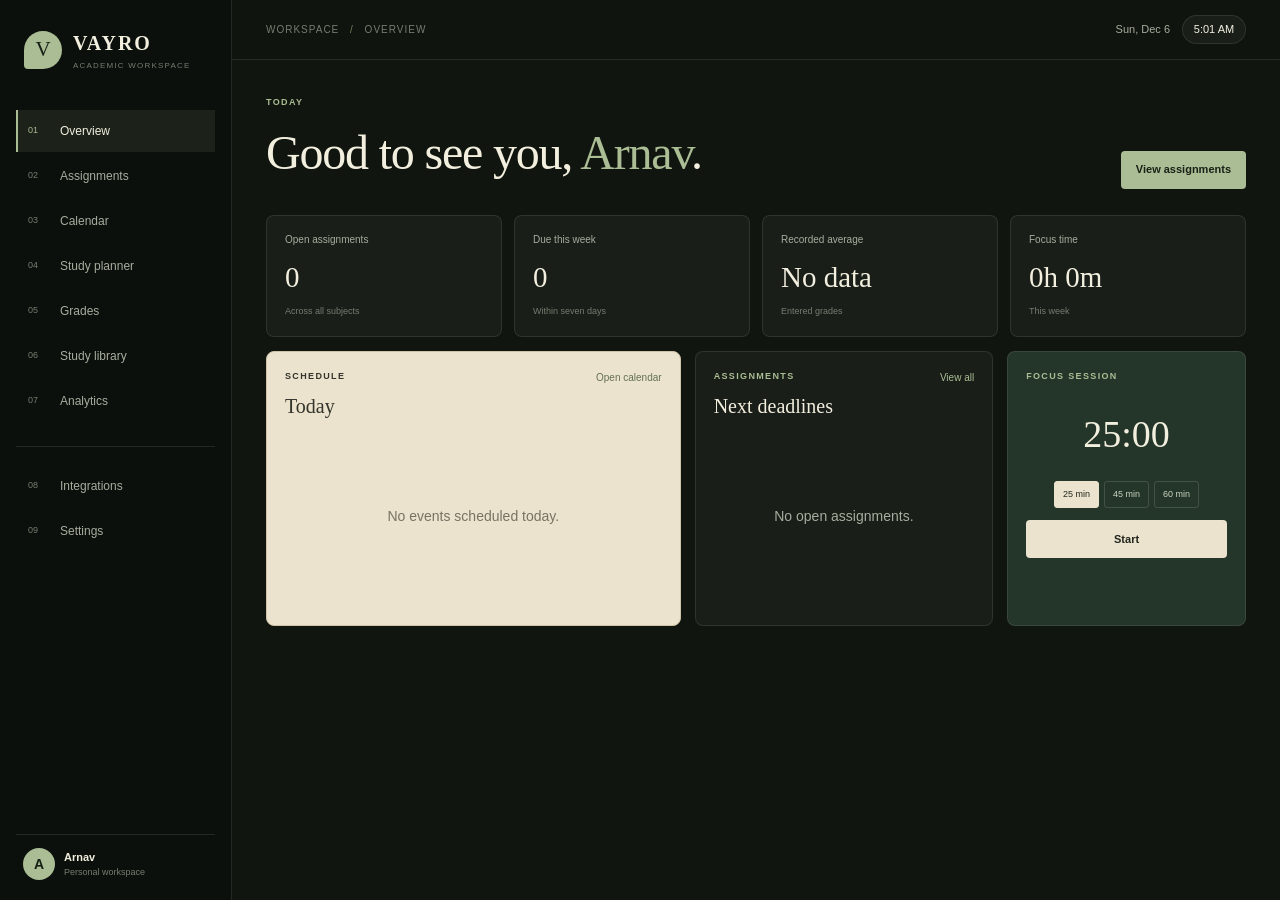
==== commit 38a5dfed: "Rebuild VAYRO as a multi-page academic workspace Replace the previous single-page implementation wit" ====
--- a/index.html
+++ b/index.html
@@ -1,251 +1,70 @@
-<!DOCTYPE html>
+<!doctype html>
 <html lang="en">
 <head>
-  <meta charset="UTF-8">
-  <meta name="viewport" content="width=device-width, initial-scale=1.0">
-  <meta name="theme-color" content="#10130f">
-  <meta name="description" content="VAYRO — a calm, organized workspace for school, study, and progress.">
-  <title>VAYRO | Your Academic Space</title>
+  <meta charset="utf-8">
+  <meta name="viewport" content="width=device-width, initial-scale=1">
+  <meta name="theme-color" content="#11150f">
+  <title>Overview | VAYRO</title>
   <link rel="stylesheet" href="styles.css">
-  <script src="myscripts.js" defer></script>
+  <script src="app.js" defer></script>
 </head>
-<body>
-  <div class="app-shell">
-    <aside class="sidebar" aria-label="VAYRO navigation">
-      <a class="brand" href="#home" data-view="home" aria-label="VAYRO home">
-        <span class="brand-mark" aria-hidden="true">V</span>
-        <span class="brand-copy"><strong>VAYRO</strong><small>YOUR ACADEMIC SPACE</small></span>
+<body data-page="overview">
+  <div class="shell">
+    <aside class="sidebar">
+      <a class="brand" href="index.html" aria-label="VAYRO overview">
+        <span class="brand-mark">V</span>
+        <span><strong>VAYRO</strong><small>ACADEMIC WORKSPACE</small></span>
       </a>
-
-      <div class="sidebar-label">WORKSPACE</div>
-      <nav class="side-nav" aria-label="Main navigation">
-        <a class="nav-link is-active" href="#home" data-view="home" aria-current="page"><span class="nav-icon">⌂</span> Overview</a>
-        <a class="nav-link" href="#assignments" data-view="assignments"><span class="nav-icon">▤</span> Assignments <span class="nav-count" id="nav-assignment-count">0</span></a>
-        <a class="nav-link" href="#calendar" data-view="calendar"><span class="nav-icon">▦</span> Calendar</a>
-        <a class="nav-link" href="#planner" data-view="planner"><span class="nav-icon">☷</span> Study planner</a>
-        <a class="nav-link" href="#grades" data-view="grades"><span class="nav-icon">⌁</span> Grades</a>
-        <a class="nav-link" href="#materials" data-view="materials"><span class="nav-icon">▧</span> Study library</a>
-        <a class="nav-link" href="#analytics" data-view="analytics"><span class="nav-icon">▥</span> Analytics</a>
+      <nav class="nav" aria-label="Main navigation">
+        <a class="nav-link active" href="index.html"><span aria-hidden="true">01</span>Overview</a>
+        <a class="nav-link" href="assignments.html"><span aria-hidden="true">02</span>Assignments</a>
+        <a class="nav-link" href="calendar.html"><span aria-hidden="true">03</span>Calendar</a>
+        <a class="nav-link" href="planner.html"><span aria-hidden="true">04</span>Study planner</a>
+        <a class="nav-link" href="grades.html"><span aria-hidden="true">05</span>Grades</a>
+        <a class="nav-link" href="materials.html"><span aria-hidden="true">06</span>Study library</a>
+        <a class="nav-link" href="analytics.html"><span aria-hidden="true">07</span>Analytics</a>
       </nav>
-
-      <div class="sidebar-label sidebar-label-spaced">PERSONAL</div>
-      <nav class="side-nav" aria-label="Personal navigation">
-        <a class="nav-link" href="#integrations" data-view="integrations"><span class="nav-icon">⌘</span> Integrations</a>
-        <a class="nav-link" href="#settings" data-view="settings"><span class="nav-icon">⚙</span> Settings</a>
+      <nav class="nav nav-secondary" aria-label="Account navigation">
+        <a class="nav-link" href="integrations.html"><span aria-hidden="true">08</span>Integrations</a>
+        <a class="nav-link" href="settings.html"><span aria-hidden="true">09</span>Settings</a>
       </nav>
-
-      <div class="sidebar-bottom">
-        <div class="sidebar-note">
-          <span class="note-mark" aria-hidden="true">✳</span>
-          <p>Make room for<br><em>deep work.</em></p>
-          <small>ONE THING AT A TIME</small>
-        </div>
-        <div class="sidebar-profile">
-          <span class="avatar avatar-small" id="sidebar-avatar">S</span>
-          <span class="sidebar-profile-copy"><strong id="sidebar-name">Student</strong><small>Personal workspace</small></span>
-        </div>
-      </div>
+      <div class="profile"><span class="avatar">A</span><div><strong class="profile-name">Arnav</strong><small>Personal workspace</small></div></div>
     </aside>
-
-    <main class="main-area">
+    <main class="main">
       <header class="topbar">
-        <div class="breadcrumb"><span>VAYRO</span><span class="breadcrumb-separator">/</span><span id="page-breadcrumb">Overview</span></div>
-        <div class="topbar-actions">
-          <span class="live-date" id="date-display">Today</span>
-          <time class="clock-display" id="clock-display" datetime="">--:--</time>
-          <button class="avatar avatar-button" id="profile-shortcut" type="button" aria-label="Open settings">S</button>
-        </div>
+        <p class="breadcrumb">Workspace <span>/</span> Overview</p>
+        <div class="topbar-tools"><time id="live-date"></time><time id="live-clock" class="clock"></time></div>
       </header>
-
-      <div class="content-wrap">
-        <section class="view-panel is-visible" id="view-home" data-view-panel="home">
-          <div class="page-heading page-heading-home">
-            <div>
-              <p class="eyebrow" id="home-greeting">YOUR DAY, IN FOCUS</p>
-              <h1>Welcome back, <span class="heading-accent" id="welcome-name">Student</span>.</h1>
-              <p class="page-subtitle">A little structure creates room for better work.</p>
-            </div>
-            <button class="button button-primary" type="button" data-open-dialog="assignment-dialog">＋ Add assignment</button>
-          </div>
-
-          <div class="stat-grid" aria-label="Your academic overview">
-            <article class="stat-card"><span class="stat-kicker">OPEN ASSIGNMENTS</span><strong class="stat-value" id="stat-open">0</strong><span class="stat-footnote">Still on your list</span></article>
-            <article class="stat-card"><span class="stat-kicker">RECORDED AVERAGE</span><strong class="stat-value" id="stat-average">—</strong><span class="stat-footnote">From grades you enter</span></article>
-            <article class="stat-card"><span class="stat-kicker">FOCUS THIS WEEK</span><strong class="stat-value" id="stat-focus">0 <small>min</small></strong><span class="stat-footnote">Completed focus sessions</span></article>
-            <article class="stat-card stat-card-highlight"><span class="stat-kicker">COMPLETED</span><strong class="stat-value" id="stat-completed">0</strong><span class="stat-footnote">Assignments finished</span></article>
-          </div>
-
-          <div class="home-grid">
-            <section class="panel agenda-panel" aria-labelledby="today-agenda-heading">
-              <div class="panel-heading">
-                <div><p class="eyebrow">YOUR SCHEDULE</p><h2 id="today-agenda-heading">Today's agenda</h2></div>
-                <button class="text-button" type="button" data-go-view="calendar">Open calendar ↗</button>
-              </div>
-              <div id="today-agenda" class="agenda-list"><div class="empty-state compact"><span>✳</span><p>Your day is open.</p><small>Add a calendar event to plan your day.</small></div></div>
-              <button class="inline-add" type="button" data-open-dialog="event-dialog">＋ Add an event</button>
-            </section>
-
-            <section class="focus-panel" aria-labelledby="focus-heading">
-              <div class="focus-topline"><span class="focus-chip"><span class="status-dot"></span> FOCUS ROOM</span><span class="focus-leaf" aria-hidden="true">✳</span></div>
-              <p class="eyebrow focus-eyebrow">PROTECT YOUR ATTENTION</p>
-              <h2 id="focus-heading">Start a focus session.</h2>
-              <p class="focus-description">One task, one session, no need to rush.</p>
-              <div class="focus-clock-wrap"><div class="focus-clock-ring"><span id="timer-value" class="timer-value" role="timer" aria-live="off">25:00</span><small id="timer-caption">MINUTES OF FOCUS</small></div></div>
-              <div class="focus-presets" role="group" aria-label="Focus duration">
-                <button class="preset-button is-selected" type="button" data-minutes="25" aria-pressed="true">25 min</button>
-                <button class="preset-button" type="button" data-minutes="45" aria-pressed="false">45 min</button>
-                <button class="preset-button" type="button" data-minutes="60" aria-pressed="false">60 min</button>
-              </div>
-              <div class="focus-actions"><button class="button button-cream" id="focus-start-button" type="button">Start session</button><button class="button button-quiet" id="focus-reset-button" type="button">Reset</button></div>
-              <p class="focus-session-note" id="focus-session-note">Your next quiet stretch starts here.</p>
-            </section>
-
-            <section class="panel assignments-panel" aria-labelledby="home-assignments-heading">
-              <div class="panel-heading"><div><p class="eyebrow">KEEP MOVING</p><h2 id="home-assignments-heading">Upcoming assignments</h2></div><button class="text-button" type="button" data-go-view="assignments">View all ↗</button></div>
-              <div id="home-assignments-list" class="mini-list"><div class="empty-state compact"><span>✓</span><p>No assignments yet.</p><small>Add your first assignment to see it here.</small></div></div>
-            </section>
-
-            <section class="panel next-test-panel" aria-labelledby="next-test-heading">
-              <div class="panel-heading"><div><p class="eyebrow">LOOKING AHEAD</p><h2 id="next-test-heading">Next test</h2></div><span class="tiny-symbol" aria-hidden="true">↗</span></div>
-              <div id="next-test-content" class="next-test-content"><p class="muted-copy">Add a test event to your calendar and it will appear here.</p></div>
-              <button class="inline-add" type="button" data-open-dialog="event-dialog" data-event-type="Test">＋ Schedule a test</button>
-            </section>
-
-            <section class="panel materials-panel" aria-labelledby="home-materials-heading">
-              <div class="panel-heading"><div><p class="eyebrow">YOUR REFERENCE SHELF</p><h2 id="home-materials-heading">Study materials</h2></div><button class="text-button" type="button" data-go-view="materials">Open library ↗</button></div>
-              <div id="home-materials-list" class="material-preview"><div class="empty-state compact"><span>▤</span><p>Your library is waiting.</p><small>Save notes, links, and useful resources.</small></div></div>
-            </section>
-
-            <section class="panel progress-panel" aria-labelledby="home-progress-heading">
-              <div class="panel-heading"><div><p class="eyebrow">SMALL STEPS ADD UP</p><h2 id="home-progress-heading">Academic snapshot</h2></div><button class="text-button" type="button" data-go-view="grades">View grades ↗</button></div>
-              <div id="home-grade-summary" class="grade-summary"><span class="grade-empty">—</span><p class="muted-copy">Add a few grades to see your current average.</p></div>
-              <div class="progress-track"><span id="home-grade-bar" style="width:0%"></span></div>
-            </section>
-          </div>
+      <div class="content">
+        <section class="page-heading">
+          <div><p class="eyebrow" id="day-greeting">Today</p><h1>Good to see you, <span class="profile-name">Arnav</span>.</h1></div>
+          <a class="button primary" href="assignments.html">View assignments</a>
         </section>
-
-        <section class="view-panel" id="view-assignments" data-view-panel="assignments" hidden>
-          <div class="page-heading"><div><p class="eyebrow">STAY ON TOP OF THE DETAILS</p><h1>Assignments</h1><p class="page-subtitle">Capture the work, set a deadline, and keep moving.</p></div><button class="button button-primary" type="button" data-open-dialog="assignment-dialog">＋ New assignment</button></div>
-          <div class="toolbar panel-toolbar"><div class="filter-tabs" role="group" aria-label="Filter assignments"><button class="filter-tab is-active" data-assignment-filter="all" type="button" aria-pressed="true">All</button><button class="filter-tab" data-assignment-filter="open" type="button" aria-pressed="false">To do</button><button class="filter-tab" data-assignment-filter="completed" type="button" aria-pressed="false">Completed</button></div><label class="search-field"><span class="sr-only">Search assignments</span><input id="assignment-search" type="search" placeholder="Search assignments..."></label></div>
-          <div class="panel full-panel"><div class="list-heading"><span>ASSIGNMENT</span><span>SUBJECT</span><span>DUE DATE</span><span>STATUS</span><span>ACTIONS</span></div><div id="assignments-list" class="data-list"><div class="empty-state"><span>✳</span><h3>A clean slate.</h3><p>Add an assignment to start organizing your workload.</p></div></div></div>
+        <section class="stat-grid" aria-label="Academic summary">
+          <article><p>Open assignments</p><strong id="open-count">0</strong><small>Across all subjects</small></article>
+          <article><p>Due this week</p><strong id="due-count">0</strong><small>Within seven days</small></article>
+          <article><p>Recorded average</p><strong id="average-score">No data</strong><small>Entered grades</small></article>
+          <article><p>Focus time</p><strong id="focus-count">0h</strong><small>This week</small></article>
         </section>
-
-        <section class="view-panel" id="view-calendar" data-view-panel="calendar" hidden>
-          <div class="page-heading"><div><p class="eyebrow">SEE THE SHAPE OF YOUR WEEK</p><h1>Calendar</h1><p class="page-subtitle">Classes, deadlines, tests, and time you've set aside for yourself.</p></div><button class="button button-primary" type="button" data-open-dialog="event-dialog">＋ New event</button></div>
-          <div class="calendar-layout">
-            <section class="panel calendar-panel" aria-label="Monthly calendar">
-              <div class="calendar-toolbar"><button class="icon-button" id="calendar-prev" type="button" aria-label="Previous month">←</button><h2 id="calendar-month-label">Month Year</h2><button class="icon-button" id="calendar-next" type="button" aria-label="Next month">→</button><button class="text-button calendar-today" id="calendar-today" type="button">Today</button></div>
-              <div class="calendar-grid calendar-weekdays" aria-hidden="true"><span>Sun</span><span>Mon</span><span>Tue</span><span>Wed</span><span>Thu</span><span>Fri</span><span>Sat</span></div>
-              <div class="calendar-grid" id="calendar-days" role="group" aria-label="Choose a date"></div>
-            </section>
-            <section class="panel selected-day-panel"><div class="panel-heading"><div><p class="eyebrow">YOUR PLAN</p><h2 id="selected-date-label">Selected day</h2></div><button class="text-button" type="button" data-open-dialog="event-dialog">＋ Add</button></div><div id="selected-day-events" class="day-event-list"><div class="empty-state compact"><span>☼</span><p>Nothing scheduled.</p><small>Choose a day or add an event.</small></div></div></section>
-          </div>
-          <div class="calendar-utilities panel"><div><p class="eyebrow">TAKE YOUR SCHEDULE WITH YOU</p><h2>Calendar file tools</h2><p class="muted-copy">Export your VAYRO events as an .ics file, or import an .ics calendar file. This is file-based transfer, not live calendar syncing.</p></div><div class="utility-actions"><button class="button button-secondary" type="button" data-export-ics>Export .ics</button><button class="button button-secondary" type="button" data-import-ics>Import .ics</button><input id="ics-file-input" type="file" accept=".ics,text/calendar" hidden></div></div>
-        </section>
-
-        <section class="view-panel" id="view-planner" data-view-panel="planner" hidden>
-          <div class="page-heading"><div><p class="eyebrow">TURN INTENTION INTO ACTION</p><h1>Study planner</h1><p class="page-subtitle">Break big goals into clear next steps.</p></div><button class="button button-primary" type="button" data-open-dialog="task-dialog">＋ Add study task</button></div>
-          <div class="planner-layout"><section class="panel"><div class="panel-heading"><div><p class="eyebrow">YOUR ACTION LIST</p><h2>Study tasks</h2></div><span class="subtle-count" id="planner-count">0 tasks</span></div><div id="planner-list" class="task-list"><div class="empty-state"><span>☷</span><h3>Make a plan that feels doable.</h3><p>Add a task to turn your study intentions into a next step.</p></div></div></section><aside class="panel planner-tip"><span class="tip-mark">✳</span><p class="eyebrow">A GENTLE REMINDER</p><h2>Start smaller than you think.</h2><p class="muted-copy">A clear 20-minute task is easier to begin than a vague goal to “study everything.”</p><button class="text-button" type="button" data-go-view="home">Start a focus session ↗</button></aside></div>
-        </section>
-
-        <section class="view-panel" id="view-grades" data-view-panel="grades" hidden>
-          <div class="page-heading"><div><p class="eyebrow">UNDERSTAND YOUR PROGRESS</p><h1>Grades</h1><p class="page-subtitle">Record results and see the average of the grades you enter.</p></div><button class="button button-primary" type="button" data-open-dialog="grade-dialog">＋ Add grade</button></div>
-          <div class="grade-overview-grid"><article class="panel grade-overview-card"><span class="eyebrow">RECORDED AVERAGE</span><strong id="grades-average">—</strong><p class="muted-copy">Simple average of entered percentages.</p></article><article class="panel grade-overview-card"><span class="eyebrow">ASSESSMENTS</span><strong id="grades-count">0</strong><p class="muted-copy">Results currently recorded.</p></article><article class="panel grade-overview-card"><span class="eyebrow">SUBJECTS</span><strong id="grades-subject-count">0</strong><p class="muted-copy">Subjects represented in your gradebook.</p></article></div>
-          <section class="panel full-panel"><div class="panel-heading"><div><p class="eyebrow">GRADEBOOK</p><h2>Recorded results</h2></div></div><div id="grades-list" class="grade-list"><div class="empty-state"><span>⌁</span><h3>Your gradebook starts here.</h3><p>Add an assessment and its score to calculate your recorded average.</p></div></div></section>
-          <p class="disclaimer-line">VAYRO calculates a simple average from the scores you enter. It does not automatically reproduce your school's weighted grading policy.</p>
-        </section>
-
-        <section class="view-panel" id="view-materials" data-view-panel="materials" hidden>
-          <div class="page-heading"><div><p class="eyebrow">KEEP USEFUL THINGS CLOSE</p><h1>Study library</h1><p class="page-subtitle">A home for reference links, notes, and study resources.</p></div><button class="button button-primary" type="button" data-open-dialog="material-dialog">＋ Save resource</button></div>
-          <div class="library-toolbar panel"><label class="search-field library-search"><span class="sr-only">Search your library</span><input id="materials-search" type="search" placeholder="Search titles, subjects, notes..."></label><span class="subtle-count" id="materials-count">0 resources</span></div>
-          <div id="materials-list" class="resource-grid"><div class="empty-state"><span>▧</span><h3>Your reference shelf is empty.</h3><p>Save a link to a useful explanation, a document, or a set of notes.</p></div></div>
-        </section>
-
-        <section class="view-panel" id="view-analytics" data-view-panel="analytics" hidden>
-          <div class="page-heading"><div><p class="eyebrow">NOTICE YOUR MOMENTUM</p><h1>Analytics</h1><p class="page-subtitle">A simple picture of the work you've recorded in VAYRO.</p></div></div>
-          <div class="analytics-grid"><article class="panel analytics-card"><span class="eyebrow">ASSIGNMENTS COMPLETED</span><strong id="analytics-completion">0%</strong><div class="progress-track"><span id="analytics-completion-bar" style="width:0%"></span></div><small id="analytics-assignment-detail">0 of 0 assignments</small></article><article class="panel analytics-card"><span class="eyebrow">FOCUS TIME</span><strong id="analytics-focus">0 min</strong><small>Completed sessions</small></article><article class="panel analytics-card"><span class="eyebrow">RECORDED AVERAGE</span><strong id="analytics-average">—</strong><small>Based on entered grades</small></article></div>
-          <section class="panel subject-analytics"><div class="panel-heading"><div><p class="eyebrow">BY SUBJECT</p><h2>Grade overview</h2></div></div><div id="subject-bars" class="subject-bars"><p class="muted-copy">Add grades to see a subject breakdown.</p></div></section>
-        </section>
-
-        <section class="view-panel" id="view-integrations" data-view-panel="integrations" hidden>
-          <div class="page-heading"><div><p class="eyebrow">YOUR TOOLS, YOUR CHOICE</p><h1>Integrations</h1><p class="page-subtitle">Use familiar services alongside your VAYRO workspace.</p></div></div>
-          <div class="integration-grid">
-            <article class="panel integration-card"><div class="integration-icon gmail-icon">M</div><div class="integration-copy"><span class="integration-status status-available">AVAILABLE AS A SHORTCUT</span><h2>Gmail</h2><p>Open your Gmail inbox in a new tab. VAYRO does not read, store, or send email in this local version.</p><a class="button button-secondary" href="https://mail.google.com/" target="_blank" rel="noopener noreferrer">Open Gmail ↗</a></div></article>
-            <article class="panel integration-card"><div class="integration-icon calendar-icon">▦</div><div class="integration-copy"><span class="integration-status status-file">CALENDAR FILE TRANSFER</span><h2>Google Calendar</h2><p>Export VAYRO events as an .ics file and import it into Google Calendar. Live two-way sync needs Google OAuth and a secure backend.</p><button class="button button-secondary" type="button" data-export-ics>Export events</button></div></article>
-            <article class="panel integration-card"><div class="integration-icon apple-icon">◷</div><div class="integration-copy"><span class="integration-status status-file">CALENDAR FILE TRANSFER</span><h2>Apple Calendar</h2><p>Move your schedule using a standard .ics file. This version does not connect directly to your Apple account.</p><button class="button button-secondary" type="button" data-export-ics>Export events</button></div></article>
-          </div>
-          <div class="integration-note panel"><span class="tip-mark">i</span><div><h2>Why aren't these full connections yet?</h2><p class="muted-copy">A ChatGPT-connected Gmail or calendar app cannot automatically be used as an integration inside a separate website. A real connection requires VAYRO's own authorization flow, provider credentials, clear permissions, and secure token handling. Never paste an email password or private API secret into this page.</p></div></div>
-        </section>
-
-        <section class="view-panel" id="view-settings" data-view-panel="settings" hidden>
-          <div class="page-heading"><div><p class="eyebrow">MAKE THIS SPACE YOURS</p><h1>Settings</h1><p class="page-subtitle">Personalize your workspace and manage your local data.</p></div></div>
-          <div class="settings-layout"><section class="panel settings-section"><div class="panel-heading"><div><p class="eyebrow">PROFILE</p><h2>Your details</h2></div></div><form id="profile-form" class="form-stack"><label>Display name<input id="profile-name-input" name="profileName" maxlength="40" required></label><button class="button button-primary form-submit" type="submit">Save profile</button></form></section><section class="panel settings-section"><div class="panel-heading"><div><p class="eyebrow">YOUR WORKSPACE DATA</p><h2>Backup and restore</h2></div></div><p class="muted-copy">Your assignments, events, grades, tasks, and resources are stored in this browser on this device.</p><div class="settings-actions"><button class="button button-secondary" id="backup-export" type="button">Download backup (.json)</button><button class="button button-secondary" id="backup-import-button" type="button">Restore backup</button><input id="backup-file-input" type="file" accept="application/json,.json" hidden></div></section><section class="panel settings-section danger-zone"><div class="panel-heading"><div><p class="eyebrow">RESET</p><h2>Clear local workspace</h2></div></div><p class="muted-copy">This removes VAYRO data saved in this browser. Export a backup first if you may want it later.</p><button class="button button-danger" id="clear-data-button" type="button">Clear my VAYRO data</button></section></div>
-          <p class="disclaimer-line">This version is a local prototype. It does not provide user accounts, cloud sync, or encrypted server storage.</p>
+        <section class="dashboard-grid">
+          <article class="card agenda-card">
+            <div class="card-head"><div><p class="eyebrow">Schedule</p><h2>Today</h2></div><a href="calendar.html">Open calendar</a></div>
+            <div id="today-list" class="agenda-list"></div>
+          </article>
+          <article class="card assignment-card">
+            <div class="card-head"><div><p class="eyebrow">Assignments</p><h2>Next deadlines</h2></div><a href="assignments.html">View all</a></div>
+            <div id="next-assignment-list"></div>
+          </article>
+          <article class="card focus-card">
+            <p class="eyebrow">Focus session</p>
+            <h2 id="timer-display">25:00</h2>
+            <div class="preset-row"><button type="button" class="preset active" data-minutes="25">25 min</button><button type="button" class="preset" data-minutes="45">45 min</button><button type="button" class="preset" data-minutes="60">60 min</button></div>
+            <button type="button" id="timer-toggle" class="button light">Start</button>
+          </article>
         </section>
       </div>
-
-      <footer class="app-footer"><span>VAYRO <span class="footer-divider">/</span> YOUR ACADEMIC SPACE</span><span>Built for thoughtful progress.</span></footer>
     </main>
   </div>
-
-  <dialog class="modal" id="assignment-dialog" aria-labelledby="assignment-dialog-title">
-    <form class="modal-form" id="assignment-form">
-      <div class="modal-heading"><div><p class="eyebrow">KEEP IT CLEAR</p><h2 id="assignment-dialog-title">New assignment</h2></div><button class="modal-close" type="button" data-close-dialog aria-label="Close dialog">×</button></div>
-      <input type="hidden" id="assignment-id">
-      <label>Assignment name<input id="assignment-title" maxlength="100" required placeholder="e.g. Chapter 4 problem set"></label>
-      <div class="form-row"><label>Subject<input id="assignment-subject" maxlength="40" required placeholder="e.g. Mathematics"></label><label>Due date<input id="assignment-due" type="date" required></label></div>
-      <label>Priority<select id="assignment-priority"><option value="normal">Normal</option><option value="high">High</option><option value="low">Low</option></select></label>
-      <label>Notes <span class="optional-label">(optional)</span><textarea id="assignment-notes" rows="3" maxlength="500" placeholder="What should you remember?"></textarea></label>
-      <div class="modal-actions"><button class="button button-secondary" type="button" data-close-dialog>Cancel</button><button class="button button-primary" type="submit">Save assignment</button></div>
-    </form>
-  </dialog>
-
-  <dialog class="modal" id="event-dialog" aria-labelledby="event-dialog-title">
-    <form class="modal-form" id="event-form">
-      <div class="modal-heading"><div><p class="eyebrow">MAKE TIME FOR IT</p><h2 id="event-dialog-title">New calendar event</h2></div><button class="modal-close" type="button" data-close-dialog aria-label="Close dialog">×</button></div>
-      <input type="hidden" id="event-id">
-      <label>Event title<input id="event-title" maxlength="100" required placeholder="e.g. Biology review"></label>
-      <div class="form-row"><label>Date<input id="event-date" type="date" required></label><label>Start time<input id="event-time" type="time"></label></div>
-      <div class="form-row"><label>Type<select id="event-type"><option>Class</option><option>Study session</option><option>Test</option><option>Personal</option><option>Other</option></select></label><label>Duration<select id="event-duration"><option value="30">30 minutes</option><option value="45">45 minutes</option><option value="60" selected>1 hour</option><option value="90">1.5 hours</option><option value="120">2 hours</option></select></label></div>
-      <label>Details <span class="optional-label">(optional)</span><textarea id="event-notes" rows="3" maxlength="500" placeholder="Location, chapters, or reminders"></textarea></label>
-      <div class="modal-actions"><button class="button button-secondary" type="button" data-close-dialog>Cancel</button><button class="button button-primary" type="submit">Save event</button></div>
-    </form>
-  </dialog>
-
-  <dialog class="modal" id="task-dialog" aria-labelledby="task-dialog-title">
-    <form class="modal-form" id="task-form">
-      <div class="modal-heading"><div><p class="eyebrow">ONE STEP AT A TIME</p><h2 id="task-dialog-title">New study task</h2></div><button class="modal-close" type="button" data-close-dialog aria-label="Close dialog">×</button></div>
-      <input type="hidden" id="task-id">
-      <label>What will you work on?<input id="task-title" maxlength="100" required placeholder="e.g. Review function transformations"></label>
-      <div class="form-row"><label>Subject<input id="task-subject" maxlength="40" placeholder="Optional"></label><label>Target date<input id="task-date" type="date"></label></div>
-      <div class="modal-actions"><button class="button button-secondary" type="button" data-close-dialog>Cancel</button><button class="button button-primary" type="submit">Add task</button></div>
-    </form>
-  </dialog>
-
-  <dialog class="modal" id="grade-dialog" aria-labelledby="grade-dialog-title">
-    <form class="modal-form" id="grade-form">
-      <div class="modal-heading"><div><p class="eyebrow">RECORD A RESULT</p><h2 id="grade-dialog-title">Add grade</h2></div><button class="modal-close" type="button" data-close-dialog aria-label="Close dialog">×</button></div>
-      <input type="hidden" id="grade-id">
-      <label>Assessment name<input id="grade-title" maxlength="100" required placeholder="e.g. Unit 2 quiz"></label>
-      <div class="form-row"><label>Subject<input id="grade-subject" maxlength="40" required placeholder="e.g. Geometry"></label><label>Date<input id="grade-date" type="date" required></label></div>
-      <div class="form-row"><label>Points earned<input id="grade-score" type="number" min="0" step="0.01" required placeholder="42"></label><label>Points possible<input id="grade-max" type="number" min="0.01" step="0.01" required placeholder="50"></label></div>
-      <p class="form-hint">VAYRO converts each result to a percentage and averages the recorded percentages equally.</p>
-      <div class="modal-actions"><button class="button button-secondary" type="button" data-close-dialog>Cancel</button><button class="button button-primary" type="submit">Save grade</button></div>
-    </form>
-  </dialog>
-
-  <dialog class="modal" id="material-dialog" aria-labelledby="material-dialog-title">
-    <form class="modal-form" id="material-form">
-      <div class="modal-heading"><div><p class="eyebrow">SAVE SOMETHING USEFUL</p><h2 id="material-dialog-title">Save resource</h2></div><button class="modal-close" type="button" data-close-dialog aria-label="Close dialog">×</button></div>
-      <input type="hidden" id="material-id">
-      <label>Resource title<input id="material-title" maxlength="100" required placeholder="e.g. Algebra review notes"></label>
-      <div class="form-row"><label>Subject<input id="material-subject" maxlength="40" placeholder="Optional"></label><label>Resource type<select id="material-type"><option>Notes</option><option>Study guide</option><option>Video</option><option>Article</option><option>Website</option><option>Other</option></select></label></div>
-      <label>Link <span class="optional-label">(optional)</span><input id="material-url" type="url" maxlength="500" placeholder="https://..."></label>
-      <label>Notes <span class="optional-label">(optional)</span><textarea id="material-notes" rows="3" maxlength="500" placeholder="What is useful about this resource?"></textarea></label>
-      <div class="modal-actions"><button class="button button-secondary" type="button" data-close-dialog>Cancel</button><button class="button button-primary" type="submit">Save resource</button></div>
-    </form>
-  </dialog>
-
-  <div class="toast-region" id="toast-region" role="status" aria-live="polite"></div>
+  <div id="toast" class="toast" role="status"></div>
 </body>
 </html>
--- a/styles.css
+++ b/styles.css
@@ -1,465 +1,165 @@
 :root {
-  color-scheme: dark;
-  --bg: #10130f;
-  --bg-deep: #0a0d0a;
-  --sidebar: #0b0e0b;
-  --panel: #181d17;
-  --panel-soft: #1d241c;
-  --panel-line: rgba(214, 221, 198, .12);
-  --sage: #a9bd91;
-  --sage-bright: #c0d0a7;
-  --forest: #24392d;
-  --forest-deep: #1b2c23;
-  --cream: #eee5d1;
-  --cream-ink: #302f28;
-  --muted: #a6aa9c;
-  --muted-dark: #737a6d;
-  --gold: #d5b77b;
-  --red: #d28c7d;
-  --blue: #91a9b7;
-  --radius: 9px;
-  --shadow: 0 18px 50px rgba(0, 0, 0, .18);
-  font-synthesis: none;
+  --shell: #11150f;
+  --sidebar: #0c100c;
+  --panel: #191e18;
+  --panel-strong: #222820;
+  --line: rgba(224, 229, 211, .11);
+  --text: #f2efdf;
+  --muted: #a7ad9e;
+  --soft: #757d70;
+  --sage: #aabd94;
+  --sage-dark: #71805e;
+  --paper: #ebe3cd;
+  --paper-ink: #34342c;
+  --radius: 8px;
 }
-
 * { box-sizing: border-box; }
-html { min-width: 320px; scroll-behavior: smooth; }
-body {
-  margin: 0;
-  min-width: 320px;
-  min-height: 100vh;
-  background: var(--bg);
-  color: #f1f0e8;
-  font-family: Inter, ui-sans-serif, system-ui, -apple-system, BlinkMacSystemFont, "Segoe UI", sans-serif;
-  font-size: 14px;
-  line-height: 1.55;
-}
+html { min-width: 320px; }
+body { margin: 0; min-height: 100vh; background: var(--shell); color: var(--text); font-family: Inter, "Segoe UI", Arial, sans-serif; font-size: 14px; line-height: 1.5; }
 button, input, select, textarea { font: inherit; }
-button, a { -webkit-tap-highlight-color: transparent; }
 button { cursor: pointer; }
 a { color: inherit; text-decoration: none; }
-button:focus-visible, a:focus-visible, input:focus-visible, select:focus-visible, textarea:focus-visible {
-  outline: 2px solid var(--sage-bright);
-  outline-offset: 3px;
+:focus-visible { outline: 2px solid var(--sage); outline-offset: 3px; }
+.shell { min-height: 100vh; }
+.sidebar { position: fixed; inset: 0 auto 0 0; width: 232px; display: flex; flex-direction: column; padding: 28px 16px 18px; background: var(--sidebar); border-right: 1px solid var(--line); }
+.brand { display: flex; align-items: center; gap: 11px; margin: 0 8px 38px; }
+.brand-mark { display: grid; width: 38px; height: 38px; place-items: center; color: #172016; background: var(--sage); border-radius: 50% 50% 50% 4px; font-family: Georgia, serif; font-size: 21px; }
+.brand strong { display: block; font-family: Georgia, serif; font-size: 20px; letter-spacing: 2px; }
+.brand small { display: block; margin-top: 2px; color: var(--soft); font-size: 8px; letter-spacing: 1.2px; }
+.nav { display: grid; gap: 3px; }
+.nav-secondary { margin-top: 24px; padding-top: 18px; border-top: 1px solid var(--line); }
+.nav-link { display: flex; align-items: center; min-height: 42px; padding: 0 10px; color: var(--muted); border-left: 2px solid transparent; font-size: 12px; }
+.nav-link span { width: 32px; color: var(--soft); font-size: 9px; }
+.nav-link:hover { color: var(--text); background: rgba(170,189,148,.05); }
+.nav-link.active { color: var(--text); background: rgba(170,189,148,.10); border-left-color: var(--sage); }
+.nav-link.active span { color: var(--sage); }
+.profile { display: flex; align-items: center; gap: 9px; margin-top: auto; padding: 13px 7px 2px; border-top: 1px solid var(--line); }
+.avatar { display: grid; width: 32px; height: 32px; place-items: center; color: #172016; background: var(--sage); border-radius: 50%; font-weight: 700; }
+.profile div { display: grid; }
+.profile strong { font-size: 11px; }
+.profile small { color: var(--soft); font-size: 9px; }
+.main { min-height: 100vh; margin-left: 232px; }
+.topbar { position: sticky; top: 0; z-index: 10; display: flex; height: 60px; align-items: center; justify-content: space-between; padding: 0 34px; background: rgba(17,21,15,.96); border-bottom: 1px solid var(--line); backdrop-filter: blur(12px); }
+.breadcrumb { color: var(--soft); font-size: 10px; text-transform: uppercase; letter-spacing: 1px; }
+.breadcrumb span { margin: 0 7px; color: var(--sage-dark); }
+.topbar-tools { display: flex; align-items: center; gap: 12px; color: var(--muted); font-size: 11px; }
+.clock { min-width: 64px; padding: 5px 9px; color: var(--text); background: var(--panel); border: 1px solid var(--line); border-radius: 20px; text-align: center; }
+.content { max-width: 1380px; margin: 0 auto; padding: 36px 34px 54px; }
+.page-heading { display: flex; align-items: flex-end; justify-content: space-between; gap: 20px; margin-bottom: 26px; }
+.eyebrow { margin: 0 0 7px; color: var(--sage); font-size: 9px; font-weight: 700; letter-spacing: 1.35px; text-transform: uppercase; }
+.page-heading h1 { margin: 0; font-family: Georgia, serif; font-size: clamp(34px,4vw,48px); font-weight: 400; letter-spacing: -1.2px; }
+.page-heading h1 span { color: var(--sage); }
+.page-heading p:last-child { margin: 7px 0 0; color: var(--muted); }
+.button { display: inline-flex; min-height: 38px; align-items: center; justify-content: center; padding: 0 14px; border: 1px solid transparent; border-radius: 4px; font-size: 11px; font-weight: 700; }
+.button.primary { color: #1a2117; background: var(--sage); }
+.button.secondary { color: var(--text); background: var(--panel-strong); border-color: var(--line); }
+.button.light { color: #20251d; background: var(--paper); }
+.button.danger { color: #f1d1cb; background: #462620; border-color: rgba(209,137,125,.25); }
+.stat-grid { display: grid; grid-template-columns: repeat(4,minmax(0,1fr)); gap: 12px; margin-bottom: 14px; }
+.stat-grid article, .card, .panel { background: var(--panel); border: 1px solid var(--line); border-radius: var(--radius); }
+.stat-grid article { min-height: 106px; padding: 16px 18px; }
+.stat-grid p { margin: 0; color: var(--muted); font-size: 10px; }
+.stat-grid strong { display: block; margin-top: 9px; font-family: Georgia, serif; font-size: 29px; font-weight: 400; }
+.stat-grid small { color: var(--soft); font-size: 9px; }
+.dashboard-grid { display: grid; grid-template-columns: 1.25fr .9fr .72fr; gap: 14px; }
+.card { min-width: 0; padding: 18px; }
+.card-head { display: flex; align-items: flex-start; justify-content: space-between; margin-bottom: 16px; }
+.card-head h2 { margin: 0; font-family: Georgia, serif; font-size: 20px; font-weight: 400; }
+.card-head a { color: var(--sage); font-size: 10px; }
+.agenda-card { color: var(--paper-ink); background: var(--paper); border-color: #cfc3a7; }
+.agenda-card .card-head h2, .agenda-card .eyebrow { color: var(--paper-ink); }
+.agenda-card .card-head a { color: #637154; }
+.agenda-list { min-height: 170px; }
+.agenda-row { display: grid; grid-template-columns: 64px 1fr; gap: 10px; padding: 12px 0; border-bottom: 1px solid rgba(52,52,44,.12); }
+.agenda-row:last-child { border: 0; }
+.agenda-row time { color: #777363; font-size: 9px; font-weight: 700; }
+.agenda-row strong { display: block; font-family: Georgia, serif; font-size: 14px; }
+.agenda-row small { color: #777363; font-size: 9px; }
+.empty { display: grid; min-height: 160px; place-items: center; color: var(--muted); text-align: center; }
+.agenda-card .empty { color: #777363; }
+.focus-card { background: #243529; }
+.focus-card h2 { margin: 22px 0 18px; text-align: center; font-family: Georgia, serif; font-size: 38px; font-weight: 400; }
+.preset-row { display: flex; justify-content: center; gap: 5px; margin-bottom: 12px; }
+.preset { padding: 6px 8px; color: #cbd4c2; background: transparent; border: 1px solid rgba(224,229,211,.16); border-radius: 3px; font-size: 9px; }
+.preset.active { color: #20251d; background: var(--paper); border-color: var(--paper); }
+.focus-card .button { width: 100%; }
+.toolbar { display: flex; align-items: center; justify-content: space-between; gap: 12px; margin-bottom: 12px; }
+.toolbar-actions { display: flex; align-items: center; gap: 8px; }
+.filter-row { display: flex; gap: 5px; }
+.filter-row button { padding: 7px 10px; color: var(--muted); background: transparent; border: 1px solid transparent; font-size: 10px; }
+.filter-row button.active { color: var(--text); background: var(--panel-strong); border-color: var(--line); }
+.search { min-width: 210px; padding: 8px 10px; color: var(--text); background: #11160f; border: 1px solid var(--line); border-radius: 4px; }
+.panel { padding: 18px; }
+.data-table { width: 100%; border-collapse: collapse; }
+.data-table th { padding: 11px 12px; color: var(--soft); border-bottom: 1px solid var(--line); font-size: 8px; text-align: left; text-transform: uppercase; letter-spacing: 1px; }
+.data-table td { padding: 13px 12px; border-bottom: 1px solid rgba(224,229,211,.07); font-size: 11px; }
+.data-table tr:last-child td { border: 0; }
+.data-table strong { display: block; }
+.data-table small { color: var(--soft); }
+.row-actions { display: flex; gap: 4px; }
+.row-actions button { padding: 5px 7px; color: var(--muted); background: transparent; border: 1px solid var(--line); border-radius: 3px; font-size: 9px; }
+.tag { display: inline-block; padding: 4px 7px; color: #ccdac1; background: rgba(170,189,148,.10); border-radius: 3px; font-size: 9px; }
+.tag.done { color: #a9b0a2; }
+.tag.urgent { color: #e0b985; }
+.calendar-layout { display: grid; grid-template-columns: minmax(0,1.5fr) 280px; gap: 14px; }
+.calendar-head { display: flex; align-items: center; justify-content: space-between; margin-bottom: 16px; }
+.calendar-head h2 { margin: 0; font-family: Georgia, serif; font-size: 22px; font-weight: 400; }
+.calendar-controls { display: flex; gap: 6px; }
+.calendar-controls button { width: 32px; height: 32px; color: var(--text); background: var(--panel-strong); border: 1px solid var(--line); border-radius: 3px; }
+.weekdays, .calendar-grid { display: grid; grid-template-columns: repeat(7,minmax(0,1fr)); }
+.weekdays span { padding: 8px; color: var(--soft); border-bottom: 1px solid var(--line); font-size: 8px; text-transform: uppercase; }
+.calendar-cell { min-height: 88px; padding: 8px; background: transparent; border: 0; border-right: 1px solid rgba(224,229,211,.06); border-bottom: 1px solid rgba(224,229,211,.06); color: var(--muted); text-align: left; }
+.calendar-cell:nth-child(7n) { border-right: 0; }
+.calendar-cell.muted { opacity: .35; }
+.calendar-cell.selected { background: rgba(170,189,148,.08); box-shadow: inset 0 0 0 1px rgba(170,189,148,.18); }
+.calendar-dot { display: block; overflow: hidden; margin-top: 3px; padding: 2px 4px; background: rgba(170,189,148,.12); border-radius: 2px; font-size: 8px; text-overflow: ellipsis; white-space: nowrap; }
+.form-grid { display: grid; grid-template-columns: repeat(2,minmax(0,1fr)); gap: 12px; }
+.field { display: grid; gap: 6px; }
+.field.full { grid-column: 1 / -1; }
+.field span { color: var(--muted); font-size: 10px; }
+.field input, .field select, .field textarea { width: 100%; min-height: 40px; padding: 8px 10px; color: var(--text); background: #11150f; border: 1px solid var(--line); border-radius: 4px; }
+.field textarea { min-height: 90px; resize: vertical; }
+.form-actions { display: flex; justify-content: flex-end; gap: 8px; margin-top: 16px; }
+.resource-grid, .integration-grid { display: grid; grid-template-columns: repeat(3,minmax(0,1fr)); gap: 12px; }
+.resource-card, .integration-card, .metric-card { padding: 17px; background: var(--panel); border: 1px solid var(--line); border-radius: var(--radius); }
+.resource-card h2, .integration-card h2, .metric-card h2 { margin: 5px 0; font-family: Georgia, serif; font-size: 17px; font-weight: 400; }
+.resource-card p, .integration-card p { color: var(--muted); font-size: 10px; }
+.card-actions { display: flex; gap: 6px; margin-top: 12px; }
+.metric-grid { display: grid; grid-template-columns: repeat(3,minmax(0,1fr)); gap: 12px; margin-bottom: 14px; }
+.metric-card strong { display: block; margin: 10px 0; font-family: Georgia, serif; font-size: 34px; font-weight: 400; }
+.progress { height: 5px; overflow: hidden; background: rgba(224,229,211,.08); border-radius: 10px; }
+.progress span { display: block; height: 100%; background: var(--sage); }
+.bar-list { display: grid; gap: 12px; }
+.bar-row { display: grid; grid-template-columns: 100px 1fr 50px; align-items: center; gap: 10px; font-size: 10px; }
+.settings-grid { display: grid; grid-template-columns: 1fr 1fr; gap: 12px; }
+.settings-grid .panel.danger { border-color: rgba(209,137,125,.22); }
+.toast { position: fixed; right: 24px; bottom: 24px; z-index: 50; max-width: 320px; padding: 11px 13px; color: #1d241a; background: var(--paper); border-radius: 4px; opacity: 0; pointer-events: none; transform: translateY(8px); transition: .18s ease; }
+.toast.show { opacity: 1; transform: translateY(0); }
+@media (max-width:1050px) {
+  .sidebar { width: 205px; }
+  .main { margin-left: 205px; }
+  .stat-grid, .metric-grid { grid-template-columns: repeat(2,minmax(0,1fr)); }
+  .dashboard-grid { grid-template-columns: repeat(2,minmax(0,1fr)); }
+  .focus-card { grid-column: 1 / -1; }
+  .resource-grid, .integration-grid { grid-template-columns: repeat(2,minmax(0,1fr)); }
 }
-[hidden] { display: none !important; }
-.sr-only { position: absolute; width: 1px; height: 1px; padding: 0; margin: -1px; overflow: hidden; clip: rect(0,0,0,0); white-space: nowrap; border: 0; }
-
-.app-shell { min-height: 100vh; }
-.sidebar {
-  position: fixed;
-  inset: 0 auto 0 0;
-  z-index: 20;
-  display: flex;
-  flex-direction: column;
-  width: 238px;
-  padding: 28px 18px 18px;
-  background: var(--sidebar);
-  border-right: 1px solid var(--panel-line);
+@media (max-width:720px) {
+  .sidebar { position: relative; width: 100%; height: auto; padding: 18px; }
+  .brand { margin-bottom: 18px; }
+  .nav { grid-template-columns: repeat(2,minmax(0,1fr)); }
+  .nav-secondary { margin-top: 10px; padding-top: 10px; }
+  .profile { display: none; }
+  .main { margin-left: 0; }
+  .topbar { height: 52px; padding: 0 18px; }
+  .content { padding: 24px 18px 40px; }
+  .page-heading { align-items: flex-start; flex-direction: column; }
+  .stat-grid, .dashboard-grid, .calendar-layout, .resource-grid, .integration-grid, .metric-grid, .settings-grid { grid-template-columns: 1fr; }
+  .toolbar { align-items: stretch; flex-direction: column; }
+  .search { width: 100%; min-width: 0; }
+  .form-grid { grid-template-columns: 1fr; }
+  .data-table { display: block; overflow-x: auto; }
+  .data-table thead { display: none; }
+  .data-table tr { display: grid; grid-template-columns: 1fr; padding: 10px 0; border-bottom: 1px solid var(--line); }
+  .data-table td { border: 0; }
+  .topbar-tools #live-date { display: none; }
 }
-.brand { display: flex; align-items: center; gap: 12px; margin: 2px 4px 43px; }
-.brand-mark {
-  display: grid; place-items: center;
-  width: 39px; height: 39px;
-  color: var(--bg-deep);
-  background: var(--sage);
-  border-radius: 50% 50% 50% 4px;
-  font-family: Georgia, serif;
-  font-size: 22px;
-}
-.brand-copy { display: flex; flex-direction: column; gap: 1px; }
-.brand-copy strong { color: var(--cream); font-family: Georgia, serif; font-size: 21px; letter-spacing: 2.5px; line-height: 1.15; }
-.brand-copy small { color: var(--muted-dark); font-size: 8px; letter-spacing: 1.5px; }
-.sidebar-label { margin: 0 10px 10px; color: #687064; font-size: 9px; font-weight: 700; letter-spacing: 1.7px; }
-.sidebar-label-spaced { margin-top: 28px; }
-.side-nav { display: grid; gap: 4px; }
-.nav-link {
-  display: flex; align-items: center; gap: 12px;
-  min-height: 42px; padding: 0 11px;
-  color: #a4a99c; border-left: 2px solid transparent;
-  transition: color .16s ease, background .16s ease, border-color .16s ease;
-}
-.nav-link:hover { color: var(--cream); background: rgba(169, 189, 145, .07); }
-.nav-link.is-active { color: var(--cream); background: rgba(169, 189, 145, .11); border-left-color: var(--sage); }
-.nav-icon { display: inline-grid; place-items: center; width: 18px; color: var(--sage); font-size: 18px; }
-.nav-count { margin-left: auto; min-width: 21px; padding: 1px 6px; color: var(--sage-bright); background: rgba(169, 189, 145, .11); border-radius: 20px; font-size: 10px; text-align: center; }
-.sidebar-bottom { margin-top: auto; }
-.sidebar-note { position: relative; overflow: hidden; margin: 16px 2px 20px; padding: 18px 15px 15px; background: linear-gradient(145deg, #1d2b20, #121912); border: 1px solid rgba(169, 189, 145, .16); }
-.sidebar-note::after { content: ""; position: absolute; width: 110px; height: 110px; right: -54px; top: -55px; border: 1px solid rgba(169,189,145,.12); border-radius: 50%; box-shadow: 0 0 0 12px rgba(169,189,145,.025), 0 0 0 24px rgba(169,189,145,.02); }
-.note-mark { color: var(--sage); font-size: 17px; }
-.sidebar-note p { margin: 8px 0 12px; color: var(--cream); font-family: Georgia, serif; font-size: 19px; line-height: 1.25; }
-.sidebar-note em { color: var(--sage); font-weight: 400; }
-.sidebar-note small { color: #7f8978; font-size: 8px; letter-spacing: 1.5px; }
-.sidebar-profile { display: flex; align-items: center; gap: 10px; padding: 12px 5px 2px; border-top: 1px solid var(--panel-line); }
-.avatar { display: inline-grid; place-items: center; flex: 0 0 auto; width: 40px; height: 40px; color: #182117; background: var(--sage); border: 1px solid rgba(230,235,213,.35); border-radius: 50%; font-weight: 700; }
-.avatar-small { width: 32px; height: 32px; font-size: 12px; }
-.sidebar-profile-copy { display: flex; min-width: 0; flex-direction: column; }
-.sidebar-profile-copy strong { overflow: hidden; color: var(--cream); font-size: 12px; text-overflow: ellipsis; white-space: nowrap; }
-.sidebar-profile-copy small { color: var(--muted-dark); font-size: 10px; }
-
-.main-area { min-height: 100vh; margin-left: 238px; }
-.topbar { position: sticky; top: 0; z-index: 10; display: flex; align-items: center; justify-content: space-between; min-height: 60px; padding: 0 38px; background: rgba(16, 19, 15, .94); border-bottom: 1px solid var(--panel-line); backdrop-filter: blur(14px); }
-.breadcrumb { display: flex; align-items: center; gap: 10px; color: var(--muted-dark); font-size: 10px; letter-spacing: 1.1px; text-transform: uppercase; }
-.breadcrumb span:last-child { color: #d8dacd; }
-.breadcrumb-separator { color: #4f584c; }
-.topbar-actions { display: flex; align-items: center; gap: 15px; }
-.live-date { color: var(--muted); font-size: 11px; }
-.clock-display { padding: 6px 11px; color: var(--cream); background: #1b211a; border: 1px solid var(--panel-line); border-radius: 30px; font-size: 11px; font-variant-numeric: tabular-nums; }
-.avatar-button { width: 31px; height: 31px; border: 0; font-size: 11px; }
-.content-wrap { width: min(1480px, 100%); margin: 0 auto; padding: 35px 38px 52px; }
-.view-panel { animation: view-enter .22s ease both; }
-@keyframes view-enter { from { opacity: .4; transform: translateY(5px); } to { opacity: 1; transform: translateY(0); } }
-.page-heading { display: flex; align-items: flex-end; justify-content: space-between; gap: 22px; margin-bottom: 27px; }
-.page-heading h1 { margin: 3px 0 7px; color: var(--cream); font-family: Georgia, "Times New Roman", serif; font-size: clamp(32px, 4vw, 45px); font-weight: 400; letter-spacing: -.8px; line-height: 1.12; }
-.page-heading-home h1 { font-size: clamp(34px, 4vw, 49px); }
-.heading-accent { color: var(--sage); }
-.eyebrow { margin: 0 0 6px; color: #8d9a83; font-size: 9px; font-weight: 700; letter-spacing: 1.65px; }
-.page-subtitle { margin: 0; color: var(--muted); font-size: 12px; }
-.button { display: inline-flex; align-items: center; justify-content: center; gap: 8px; min-height: 39px; padding: 0 15px; border: 1px solid transparent; border-radius: 4px; font-size: 11px; font-weight: 650; transition: background .16s ease, border-color .16s ease, transform .16s ease; }
-.button:active { transform: translateY(1px); }
-.button-primary { color: #172016; background: var(--sage); }
-.button-primary:hover { background: var(--sage-bright); }
-.button-secondary { color: var(--cream); background: #222a20; border-color: var(--panel-line); }
-.button-secondary:hover { background: #2a3427; border-color: rgba(169,189,145,.35); }
-.button-cream { color: #1b281c; background: var(--cream); }
-.button-cream:hover { background: #f8efd9; }
-.button-quiet { color: #d5dfcf; background: transparent; border-color: rgba(232,237,218,.22); }
-.button-quiet:hover { background: rgba(255,255,255,.07); }
-.button-danger { color: #f2d9d3; background: rgba(142,62,53,.18); border-color: rgba(210,140,125,.35); }
-.button-danger:hover { background: rgba(142,62,53,.3); }
-.text-button { padding: 3px 0; color: var(--sage); background: none; border: 0; font-size: 10px; }
-.text-button:hover { color: var(--sage-bright); }
-.inline-add { margin-top: 16px; padding: 0; color: #586b4d; background: transparent; border: 0; font-size: 10px; font-weight: 700; }
-.inline-add:hover { color: #344b35; }
-
-.stat-grid { display: grid; grid-template-columns: repeat(4, minmax(0, 1fr)); gap: 12px; margin-bottom: 17px; }
-.stat-card { display: flex; flex-direction: column; min-height: 107px; padding: 16px 17px 14px; background: #191e18; border: 1px solid var(--panel-line); border-radius: 5px; }
-.stat-card-highlight { background: linear-gradient(140deg, #202d21, #192119); border-color: rgba(169,189,145,.22); }
-.stat-kicker { color: #899283; font-size: 8px; font-weight: 700; letter-spacing: 1.25px; }
-.stat-value { margin-top: 8px; color: var(--cream); font-family: Georgia, serif; font-size: 29px; font-weight: 400; line-height: 1.1; font-variant-numeric: tabular-nums; }
-.stat-value small { color: var(--sage); font-family: inherit; font-size: 14px; }
-.stat-footnote { margin-top: 5px; color: #858c7e; font-size: 9px; }
-
-.home-grid { display: grid; grid-template-columns: minmax(0, 1.12fr) minmax(275px, .92fr) minmax(260px, .88fr); gap: 14px; align-items: stretch; }
-.panel { min-width: 0; padding: 19px; background: var(--panel); border: 1px solid var(--panel-line); border-radius: 5px; }
-.panel-heading { display: flex; align-items: flex-start; justify-content: space-between; gap: 12px; margin-bottom: 16px; }
-.panel-heading h2, .panel h2 { margin: 0; color: var(--cream); font-family: Georgia, serif; font-size: 19px; font-weight: 400; line-height: 1.25; }
-.panel-heading .eyebrow { margin-bottom: 4px; }
-.agenda-panel { grid-row: span 2; position: relative; overflow: hidden; color: var(--cream-ink); background-color: var(--cream); background-image: repeating-linear-gradient(to bottom, transparent 0, transparent 32px, rgba(98,112,91,.105) 33px); border-color: #c9bea5; box-shadow: 0 9px 26px rgba(0,0,0,.08); }
-.agenda-panel::before { content: ""; position: absolute; inset: 0 auto 0 16px; width: 1px; background: rgba(173,91,78,.22); }
-.agenda-panel .panel-heading { padding-left: 12px; }
-.agenda-panel .panel-heading h2 { color: #333229; font-size: 22px; }
-.agenda-panel .eyebrow { color: #75816b; }
-.agenda-panel .text-button { color: #586d4e; }
-.agenda-list { display: grid; gap: 0; }
-.agenda-row { display: grid; grid-template-columns: 64px minmax(0,1fr) auto; align-items: start; gap: 9px; padding: 13px 0 13px 12px; border-bottom: 1px solid rgba(67,72,57,.14); }
-.agenda-time { padding-top: 2px; color: #777260; font-size: 10px; font-weight: 700; white-space: nowrap; }
-.agenda-item-copy { min-width: 0; }
-.agenda-item-copy strong { display: block; color: #333229; font-family: Georgia, serif; font-size: 14px; font-weight: 600; }
-.agenda-item-copy small { display: block; margin-top: 2px; color: #777260; font-size: 10px; }
-.agenda-tag { margin-top: 2px; padding: 3px 5px; color: #5d6b4e; background: rgba(87,113,75,.1); font-size: 8px; white-space: nowrap; }
-.agenda-footer { margin: 14px 0 0 12px; color: #777c63; font-family: Georgia, serif; font-size: 12px; font-style: italic; }
-.agenda-panel .inline-add { margin-left: 12px; color: #53684b; }
-.empty-state { display: grid; justify-items: center; padding: 37px 18px; text-align: center; }
-.empty-state > span { display: grid; place-items: center; width: 34px; height: 34px; margin-bottom: 10px; color: var(--sage); background: rgba(169,189,145,.09); border-radius: 50%; font-size: 17px; }
-.empty-state h3 { margin: 0 0 5px; color: var(--cream); font-family: Georgia, serif; font-size: 16px; font-weight: 400; }
-.empty-state p { margin: 0 0 4px; color: #c1c6b9; font-size: 11px; }
-.empty-state small { color: var(--muted-dark); font-size: 10px; }
-.empty-state.compact { padding: 25px 12px; }
-.empty-state.compact > span { width: 27px; height: 27px; margin-bottom: 6px; font-size: 13px; }
-.empty-state.compact p { margin-bottom: 2px; color: #c1c6b9; }
-.agenda-panel .empty-state p { color: #514e42; }
-.agenda-panel .empty-state small { color: #777260; }
-.agenda-panel .empty-state > span { color: #53684b; background: rgba(87,113,75,.11); }
-
-.focus-panel { position: relative; overflow: hidden; display: flex; flex-direction: column; min-height: 420px; padding: 21px; color: var(--cream); background: linear-gradient(155deg, #2b4433 0%, #223729 57%, #1a2a20 100%); border: 1px solid rgba(169,189,145,.25); border-radius: 5px; }
-.focus-panel::after { content: ""; position: absolute; right: -66px; bottom: 48px; width: 190px; height: 190px; border: 1px solid rgba(224,232,206,.08); border-radius: 50%; box-shadow: 0 0 0 15px rgba(224,232,206,.025), 0 0 0 31px rgba(224,232,206,.018); pointer-events: none; }
-.focus-topline { display: flex; align-items: center; justify-content: space-between; }
-.focus-chip { display: inline-flex; align-items: center; gap: 7px; color: #d4dfca; font-size: 8px; font-weight: 700; letter-spacing: 1.25px; }
-.status-dot { width: 6px; height: 6px; background: #b8d39b; border-radius: 50%; box-shadow: 0 0 9px rgba(184,211,155,.5); }
-.focus-leaf { color: #c5d6af; font-size: 19px; opacity: .75; }
-.focus-eyebrow { margin-top: 24px; color: #a9bd9b; }
-.focus-panel h2 { color: #f0e8d7; font-size: 22px; }
-.focus-description { margin: 5px 0 0; color: #bdcaba; font-size: 10px; }
-.focus-clock-wrap { display: grid; place-items: center; flex: 1; min-height: 155px; padding: 17px 0; }
-.focus-clock-ring { display: flex; flex-direction: column; align-items: center; justify-content: center; width: 150px; height: 150px; border: 1px solid rgba(224,232,206,.48); border-radius: 50%; box-shadow: inset 0 0 0 8px rgba(224,232,206,.035), 0 0 0 7px rgba(224,232,206,.035); }
-.timer-value { color: #f0e8d7; font-family: Georgia, serif; font-size: 36px; font-variant-numeric: tabular-nums; line-height: 1.1; }
-.focus-clock-ring small { margin-top: 7px; color: #b7c4ae; font-size: 7px; letter-spacing: 1.3px; }
-.focus-presets { display: flex; justify-content: center; gap: 6px; margin-bottom: 11px; }
-.preset-button { padding: 5px 9px; color: #d3ddce; background: transparent; border: 1px solid rgba(223,232,211,.2); border-radius: 3px; font-size: 9px; }
-.preset-button.is-selected, .preset-button[aria-pressed="true"] { color: #233324; background: var(--cream); border-color: var(--cream); }
-.focus-actions { display: flex; align-items: center; justify-content: center; gap: 8px; }
-.focus-actions .button-primary, .focus-actions .button-cream { min-width: 132px; }
-.focus-actions .button-quiet { min-width: 65px; }
-.focus-session-note { margin: 11px 0 0; color: #a9b7a2; font-size: 9px; text-align: center; }
-
-.assignments-panel { grid-column: 3; }
-.mini-list { display: grid; }
-.mini-assignment { display: grid; grid-template-columns: 4px minmax(0,1fr) auto; align-items: center; gap: 9px; padding: 11px 0; border-bottom: 1px solid var(--panel-line); }
-.mini-assignment:first-child { padding-top: 2px; }
-.mini-assignment:last-child { border-bottom: 0; }
-.subject-stripe { align-self: stretch; min-height: 35px; background: var(--sage); }
-.subject-stripe.is-urgent { background: var(--gold); }
-.mini-assignment strong { display: block; overflow: hidden; color: var(--cream); font-size: 10px; font-weight: 600; text-overflow: ellipsis; white-space: nowrap; }
-.mini-assignment small { display: block; margin-top: 2px; color: var(--muted-dark); font-size: 9px; }
-.mini-due { color: #aeb49f; font-size: 8px; text-align: right; white-space: nowrap; }
-.mini-due.is-urgent { color: var(--gold); }
-.next-test-panel { grid-column: 2; }
-.next-test-content { min-height: 84px; }
-.test-subject { color: var(--cream); font-family: Georgia, serif; font-size: 18px; }
-.test-meta { margin-top: 3px; color: var(--muted); font-size: 10px; }
-.test-days-line { display: flex; align-items: baseline; gap: 6px; margin-top: 10px; color: var(--sage); }
-.test-days-line strong { font-family: Georgia, serif; font-size: 30px; font-weight: 400; }
-.test-days-line span { color: var(--muted); font-size: 10px; }
-.materials-panel { grid-column: 3; }
-.material-preview { display: grid; gap: 9px; }
-.material-preview-item { display: flex; align-items: center; gap: 9px; min-width: 0; }
-.resource-icon { display: grid; flex: 0 0 auto; place-items: center; width: 30px; height: 30px; color: var(--sage); background: rgba(169,189,145,.1); border: 1px solid rgba(169,189,145,.12); font-size: 12px; }
-.material-preview-item strong { display: block; overflow: hidden; color: var(--cream); font-size: 10px; text-overflow: ellipsis; white-space: nowrap; }
-.material-preview-item small { color: var(--muted-dark); font-size: 9px; }
-.progress-panel { grid-column: 2 / 4; }
-.grade-summary { display: flex; align-items: center; gap: 13px; min-height: 64px; }
-.grade-empty { color: var(--sage); font-family: Georgia, serif; font-size: 31px; }
-.grade-summary p { margin: 0; color: var(--muted); font-size: 10px; }
-.progress-track { overflow: hidden; height: 5px; margin-top: 8px; background: rgba(255,255,255,.07); border-radius: 10px; }
-.progress-track span { display: block; height: 100%; background: var(--sage); border-radius: inherit; transition: width .25s ease; }
-
-/* Shared data lists and tools */
-.panel-toolbar, .toolbar { display: flex; align-items: center; justify-content: space-between; gap: 14px; margin-bottom: 13px; padding: 12px 15px; }
-.filter-tabs { display: flex; gap: 5px; }
-.filter-tab { padding: 7px 11px; color: var(--muted); background: transparent; border: 1px solid transparent; font-size: 10px; }
-.filter-tab.is-active, .filter-tab[aria-pressed="true"] { color: var(--cream); background: #293226; border-color: rgba(169,189,145,.18); }
-.search-field { display: flex; align-items: center; min-width: 180px; }
-.search-field input { width: 100%; min-height: 34px; padding: 7px 11px; color: var(--cream); background: #111610; border: 1px solid var(--panel-line); border-radius: 3px; font-size: 10px; }
-.search-field input::placeholder { color: #727a6d; }
-.full-panel { padding: 0; }
-.list-heading { display: grid; grid-template-columns: minmax(160px,2fr) minmax(80px,1fr) minmax(90px,1fr) 95px 115px; gap: 12px; padding: 14px 18px; color: #7e8978; border-bottom: 1px solid var(--panel-line); font-size: 8px; font-weight: 700; letter-spacing: 1.2px; }
-.data-row { display: grid; grid-template-columns: minmax(160px,2fr) minmax(80px,1fr) minmax(90px,1fr) 95px 115px; align-items: center; gap: 12px; padding: 13px 18px; border-bottom: 1px solid rgba(214,221,198,.07); }
-.data-row:last-child { border-bottom: 0; }
-.data-primary strong { display: block; color: var(--cream); font-size: 11px; font-weight: 600; }
-.data-primary small { display: block; margin-top: 2px; color: var(--muted-dark); font-size: 9px; }
-.data-subject, .data-date { color: #b5bbaa; font-size: 10px; }
-.data-status { display: inline-flex; width: fit-content; padding: 4px 7px; color: #c7d4b6; background: rgba(169,189,145,.1); font-size: 8px; }
-.data-status.completed { color: #9eac9a; background: rgba(150,170,143,.09); }
-.row-actions { display: flex; align-items: center; gap: 5px; }
-.icon-action { padding: 5px 7px; color: #b6bdab; background: transparent; border: 1px solid transparent; font-size: 10px; }
-.icon-action:hover { color: var(--cream); background: rgba(255,255,255,.05); border-color: var(--panel-line); }
-.icon-action.danger:hover { color: #e7a99e; }
-.overdue { color: var(--red) !important; }
-.priority-high { color: var(--gold); }
-.priority-low { color: var(--muted-dark); }
-.subtle-count { color: var(--muted-dark); font-size: 10px; }
-
-/* Calendar */
-.calendar-layout { display: grid; grid-template-columns: minmax(0,1.6fr) minmax(250px,.8fr); gap: 14px; align-items: start; }
-.calendar-panel { padding: 20px; }
-.calendar-toolbar { display: flex; align-items: center; gap: 10px; margin-bottom: 19px; }
-.calendar-toolbar h2 { flex: 1; margin: 0; color: var(--cream); font-family: Georgia, serif; font-size: 22px; font-weight: 400; }
-.icon-button { display: grid; place-items: center; width: 31px; height: 31px; color: var(--cream); background: #222a20; border: 1px solid var(--panel-line); border-radius: 3px; }
-.icon-button:hover { background: #303c2d; }
-.calendar-today { margin-left: 5px; }
-.calendar-grid { display: grid; grid-template-columns: repeat(7,minmax(0,1fr)); }
-.calendar-weekdays { margin-bottom: 5px; }
-.calendar-weekdays span { padding: 8px 0; color: #899282; font-size: 9px; text-align: center; }
-.calendar-day { position: relative; display: flex; flex-direction: column; align-items: flex-start; min-height: 75px; padding: 8px; color: #d9ddcf; background: transparent; border: 1px solid rgba(214,221,198,.055); text-align: left; }
-.calendar-day:hover { background: rgba(169,189,145,.07); }
-.calendar-day.is-outside { color: #626b5d; }
-.calendar-day.is-today .day-number { color: var(--bg); background: var(--sage); }
-.calendar-day.is-selected { background: rgba(169,189,145,.1); border-color: rgba(169,189,145,.5); }
-.day-number { display: grid; place-items: center; width: 23px; height: 23px; border-radius: 50%; font-size: 10px; }
-.day-dots { display: flex; flex-wrap: wrap; gap: 3px; margin-top: auto; padding-top: 7px; }
-.day-dot { width: 5px; height: 5px; background: var(--sage); border-radius: 50%; }
-.day-dot.test { background: var(--gold); }
-.day-dot.assignment { background: var(--blue); }
-.selected-day-panel { min-height: 320px; }
-.selected-day-panel .panel-heading { align-items: center; }
-.selected-day-panel h2 { font-size: 18px; }
-.day-event-list { display: grid; gap: 8px; }
-.day-event { display: grid; grid-template-columns: 6px minmax(0,1fr) auto; gap: 10px; padding: 10px 0; border-bottom: 1px solid var(--panel-line); }
-.day-event-bar { background: var(--sage); }
-.day-event-bar.test { background: var(--gold); }
-.day-event strong { display: block; color: var(--cream); font-size: 11px; }
-.day-event small { display: block; margin-top: 3px; color: var(--muted); font-size: 9px; }
-.day-event-actions { display: flex; flex-direction: column; gap: 3px; }
-.calendar-utilities { display: flex; align-items: center; justify-content: space-between; gap: 20px; margin-top: 14px; }
-.calendar-utilities h2 { margin: 0 0 4px; font-family: Georgia, serif; font-size: 17px; font-weight: 400; }
-.calendar-utilities p { max-width: 600px; margin: 0; }
-.utility-actions, .settings-actions { display: flex; flex-wrap: wrap; gap: 8px; }
-.muted-copy { color: var(--muted); font-size: 10px; line-height: 1.7; }
-
-/* Planner */
-.planner-layout { display: grid; grid-template-columns: minmax(0,1.5fr) minmax(230px,.7fr); gap: 14px; align-items: start; }
-.planner-layout > .panel { min-height: 230px; }
-.task-list { display: grid; }
-.planner-task { display: flex; align-items: flex-start; gap: 11px; padding: 13px 0; border-bottom: 1px solid var(--panel-line); }
-.task-check { flex: 0 0 auto; width: 17px; height: 17px; margin-top: 1px; accent-color: var(--sage); }
-.planner-task-copy { flex: 1; min-width: 0; }
-.planner-task-copy strong { display: block; color: var(--cream); font-size: 11px; font-weight: 600; }
-.planner-task-copy small { display: block; margin-top: 3px; color: var(--muted-dark); font-size: 9px; }
-.planner-task.is-done strong { color: #899283; text-decoration: line-through; }
-.planner-task-actions { display: flex; gap: 3px; }
-.planner-tip { position: relative; overflow: hidden; background: linear-gradient(150deg,#202c20,#171f17); }
-.tip-mark { display: inline-grid; place-items: center; width: 29px; height: 29px; margin-bottom: 17px; color: var(--sage); border: 1px solid rgba(169,189,145,.35); border-radius: 50%; }
-.planner-tip h2 { max-width: 210px; margin-bottom: 10px; font-size: 22px; }
-.planner-tip .text-button { margin-top: 13px; }
-
-/* Grades */
-.grade-overview-grid { display: grid; grid-template-columns: repeat(3,minmax(0,1fr)); gap: 12px; margin-bottom: 14px; }
-.grade-overview-card { min-height: 130px; }
-.grade-overview-card strong { display: block; margin: 10px 0 3px; color: var(--sage); font-family: Georgia, serif; font-size: 34px; font-weight: 400; }
-.grade-overview-card p { margin: 0; }
-.grade-list { display: grid; }
-.grade-row { display: grid; grid-template-columns: minmax(0,1fr) minmax(90px,.7fr) 90px 70px 80px; align-items: center; gap: 12px; padding: 14px 18px; border-bottom: 1px solid var(--panel-line); }
-.grade-row:last-child { border-bottom: 0; }
-.grade-row strong { color: var(--cream); font-size: 11px; }
-.grade-row small { color: var(--muted-dark); font-size: 9px; }
-.grade-score { color: var(--sage); font-family: Georgia,serif; font-size: 19px; }
-.disclaimer-line { margin: 13px 2px 0; color: #747d70; font-size: 9px; }
-
-/* Library */
-.library-toolbar { display: flex; align-items: center; justify-content: space-between; gap: 14px; margin-bottom: 14px; }
-.library-search { flex: 1; max-width: 430px; }
-.resource-grid { display: grid; grid-template-columns: repeat(3,minmax(0,1fr)); gap: 12px; }
-.resource-card { display: flex; flex-direction: column; min-height: 175px; padding: 17px; background: var(--panel); border: 1px solid var(--panel-line); border-radius: 5px; }
-.resource-card-top { display: flex; align-items: center; justify-content: space-between; margin-bottom: 15px; }
-.resource-type { color: var(--sage); font-size: 8px; font-weight: 700; letter-spacing: 1px; text-transform: uppercase; }
-.resource-card h3 { margin: 0 0 5px; color: var(--cream); font-family: Georgia,serif; font-size: 17px; font-weight: 400; }
-.resource-card p { margin: 0 0 14px; color: var(--muted); font-size: 10px; }
-.resource-card-footer { display: flex; align-items: center; justify-content: space-between; gap: 8px; margin-top: auto; }
-.resource-card-footer small { color: var(--muted-dark); font-size: 9px; }
-.resource-card-footer a { color: var(--sage); font-size: 10px; }
-.resource-card-footer .row-actions { margin-left: auto; }
-
-/* Analytics */
-.analytics-grid { display: grid; grid-template-columns: repeat(3,minmax(0,1fr)); gap: 12px; margin-bottom: 14px; }
-.analytics-card { min-height: 145px; }
-.analytics-card > strong { display: block; margin: 10px 0 6px; color: var(--sage); font-family: Georgia,serif; font-size: 34px; font-weight: 400; }
-.analytics-card > small { color: var(--muted-dark); font-size: 9px; }
-.analytics-card .progress-track { margin: 12px 0 7px; }
-.subject-analytics { min-height: 200px; }
-.subject-bars { display: grid; gap: 13px; }
-.subject-bar-row { display: grid; grid-template-columns: minmax(100px,150px) minmax(0,1fr) 42px; align-items: center; gap: 12px; }
-.subject-bar-row span { overflow: hidden; color: #c8cdbf; font-size: 10px; text-overflow: ellipsis; white-space: nowrap; }
-.subject-bar-track { overflow: hidden; height: 7px; background: rgba(255,255,255,.07); border-radius: 10px; }
-.subject-bar-track i { display: block; height: 100%; background: var(--sage); border-radius: inherit; }
-.subject-bar-row strong { color: var(--sage); font-size: 10px; font-weight: 500; text-align: right; }
-
-/* Integrations */
-.integration-grid { display: grid; grid-template-columns: repeat(3,minmax(0,1fr)); gap: 13px; }
-.integration-card { display: flex; flex-direction: column; min-height: 270px; }
-.integration-icon { display: grid; place-items: center; width: 39px; height: 39px; margin-bottom: 18px; color: var(--cream); background: #293328; border: 1px solid var(--panel-line); font-family: Georgia,serif; font-size: 20px; }
-.gmail-icon { color: #e3b4a3; }
-.calendar-icon { color: #b6c8a1; }
-.apple-icon { color: #d1d4c6; }
-.integration-status { display: inline-block; width: fit-content; margin-bottom: 7px; font-size: 8px; font-weight: 700; letter-spacing: 1px; }
-.status-available { color: var(--sage); }
-.status-file { color: var(--gold); }
-.integration-copy h2 { margin: 0 0 7px; color: var(--cream); font-family: Georgia,serif; font-size: 21px; font-weight: 400; }
-.integration-copy p { min-height: 72px; margin: 0 0 14px; color: var(--muted); font-size: 10px; line-height: 1.7; }
-.integration-copy .button { align-self: flex-start; }
-.integration-note { display: flex; align-items: flex-start; gap: 13px; margin-top: 14px; }
-.integration-note .tip-mark { flex: 0 0 auto; margin: 0; font-size: 12px; }
-.integration-note h2 { margin: 2px 0 5px; color: var(--cream); font-family: Georgia,serif; font-size: 17px; font-weight: 400; }
-.integration-note p { margin: 0; }
-
-/* Settings */
-.settings-layout { display: grid; grid-template-columns: repeat(2,minmax(0,1fr)); gap: 13px; align-items: start; }
-.settings-section { min-height: 190px; }
-.settings-section .panel-heading { margin-bottom: 13px; }
-.settings-section h2 { font-size: 18px; }
-.form-stack { display: grid; gap: 12px; max-width: 430px; }
-.form-stack label, .modal-form label { display: grid; gap: 6px; color: #cbd0c2; font-size: 10px; }
-.form-stack input, .modal-form input, .modal-form select, .modal-form textarea { width: 100%; min-height: 37px; padding: 8px 10px; color: var(--cream); background: #111610; border: 1px solid rgba(214,221,198,.15); border-radius: 3px; font-size: 11px; }
-.modal-form textarea { min-height: 75px; resize: vertical; }
-.form-stack input::placeholder, .modal-form input::placeholder, .modal-form textarea::placeholder { color: #6f786a; }
-.form-submit { justify-self: start; }
-.settings-section > .muted-copy { margin: 0 0 15px; }
-.danger-zone { grid-column: 1 / -1; border-color: rgba(210,140,125,.19); }
-.danger-zone .eyebrow { color: #c28c7f; }
-
-/* Dialogs */
-.modal { width: min(520px, calc(100% - 28px)); max-height: min(90vh, 760px); padding: 0; color: var(--cream); background: #1b211a; border: 1px solid rgba(214,221,198,.2); border-radius: 7px; box-shadow: var(--shadow); }
-.modal::backdrop { background: rgba(3,6,4,.72); backdrop-filter: blur(3px); }
-.modal-form { display: grid; gap: 13px; padding: 23px; }
-.modal-heading { display: flex; align-items: flex-start; justify-content: space-between; margin-bottom: 3px; }
-.modal-heading h2 { margin: 0; color: var(--cream); font-family: Georgia,serif; font-size: 25px; font-weight: 400; }
-.modal-heading .eyebrow { margin-bottom: 5px; }
-.modal-close { display: grid; place-items: center; width: 30px; height: 30px; color: var(--muted); background: transparent; border: 1px solid var(--panel-line); border-radius: 50%; font-size: 20px; line-height: 1; }
-.modal-close:hover { color: var(--cream); background: rgba(255,255,255,.06); }
-.form-row { display: grid; grid-template-columns: repeat(2,minmax(0,1fr)); gap: 11px; }
-.optional-label { color: var(--muted-dark); font-size: 9px; }
-.form-hint { margin: -3px 0 0; color: var(--muted-dark); font-size: 9px; }
-.modal-actions { display: flex; justify-content: flex-end; gap: 8px; margin-top: 5px; padding-top: 13px; border-top: 1px solid var(--panel-line); }
-
-/* Toasts and footer */
-.toast-region { position: fixed; right: 24px; bottom: 22px; z-index: 100; display: grid; gap: 8px; pointer-events: none; }
-.toast { max-width: min(360px, calc(100vw - 40px)); padding: 11px 15px; color: var(--cream); background: #283629; border: 1px solid rgba(169,189,145,.35); box-shadow: var(--shadow); font-size: 11px; animation: toast-in .18s ease both; }
-.toast.is-error { background: #3a2825; border-color: rgba(210,140,125,.35); }
-@keyframes toast-in { from { opacity: 0; transform: translateY(7px); } to { opacity: 1; transform: translateY(0); } }
-.app-footer { display: flex; justify-content: space-between; gap: 15px; margin: 0 38px; padding: 17px 0 22px; color: #737c6e; border-top: 1px solid var(--panel-line); font-size: 8px; letter-spacing: 1.1px; }
-.footer-divider { margin: 0 6px; color: #4c5948; }
-
-@media (max-width: 1250px) {
-  .sidebar { width: 215px; }
-  .main-area { margin-left: 215px; }
-  .content-wrap { padding-right: 25px; padding-left: 25px; }
-  .home-grid { grid-template-columns: minmax(0,1.1fr) minmax(260px,.9fr); }
-  .agenda-panel { grid-row: auto; }
-  .assignments-panel, .next-test-panel, .materials-panel, .progress-panel { grid-column: auto; }
-}
-@media (max-width: 900px) {
-  .sidebar { position: static; width: auto; height: auto; padding: 15px 18px; }
-  .app-shell { display: block; }
-  .main-area { margin-left: 0; }
-  .brand { margin: 0 0 14px; }
-  .sidebar-label, .sidebar-bottom { display: none; }
-  .side-nav { display: flex; flex-wrap: wrap; gap: 5px; }
-  .nav-link { min-height: 34px; padding: 0 9px; font-size: 10px; }
-  .nav-icon { font-size: 14px; }
-  .topbar { top: 0; padding: 0 24px; }
-  .content-wrap { padding: 28px 24px 40px; }
-  .app-footer { margin: 0 24px; }
-}
-@media (max-width: 680px) {
-  .topbar { min-height: 53px; padding: 0 15px; }
-  .live-date { display: none; }
-  .content-wrap { padding: 24px 15px 32px; }
-  .page-heading { align-items: flex-start; flex-direction: column; }
-  .page-heading .button { align-self: flex-start; }
-  .stat-grid { grid-template-columns: repeat(2,minmax(0,1fr)); }
-  .home-grid { grid-template-columns: 1fr; }
-  .agenda-panel, .assignments-panel, .next-test-panel, .materials-panel, .progress-panel { grid-column: auto; grid-row: auto; }
-  .focus-panel { min-height: 390px; }
-  .calendar-layout, .planner-layout { grid-template-columns: 1fr; }
-  .calendar-day { min-height: 54px; padding: 4px; }
-  .calendar-utilities { align-items: flex-start; flex-direction: column; }
-  .grade-overview-grid, .analytics-grid { grid-template-columns: 1fr; }
-  .resource-grid, .integration-grid { grid-template-columns: repeat(2,minmax(0,1fr)); }
-  .settings-layout { grid-template-columns: 1fr; }
-  .danger-zone { grid-column: auto; }
-  .list-heading { display: none; }
-  .data-row { grid-template-columns: minmax(0,1fr) auto; gap: 6px 12px; padding: 14px; }
-  .data-row .data-subject, .data-row .data-date, .data-row .data-status, .data-row .row-actions { grid-column: 1 / -1; }
-  .data-row .row-actions { justify-content: flex-start; }
-  .grade-row { grid-template-columns: minmax(0,1fr) auto; gap: 5px 12px; padding: 13px; }
-  .grade-row small, .grade-row .grade-score { grid-column: auto; }
-  .grade-row .row-actions { grid-column: 1 / -1; }
-  .app-footer { flex-direction: column; margin: 0 15px; }
-}
-@media (max-width: 430px) {
-  .side-nav { display: grid; grid-template-columns: repeat(3,minmax(0,1fr)); }
-  .nav-link { justify-content: flex-start; padding: 0 5px; font-size: 9px; }
-  .nav-icon { display: none; }
-  .page-heading h1 { font-size: 34px; }
-  .resource-grid, .integration-grid { grid-template-columns: 1fr; }
-  .form-row { grid-template-columns: 1fr; }
-  .calendar-day { min-height: 45px; }
-  .day-number { width: 20px; height: 20px; font-size: 9px; }
-  .day-dots { padding-top: 3px; }
-  .modal-form { padding: 18px; }
-  .toolbar, .panel-toolbar { align-items: stretch; flex-direction: column; }
-  .search-field { min-width: 0; }
-}
-@media (prefers-reduced-motion: reduce) {
-  *, *::before, *::after { scroll-behavior: auto !important; animation-duration: .01ms !important; animation-iteration-count: 1 !important; transition-duration: .01ms !important; }
-}
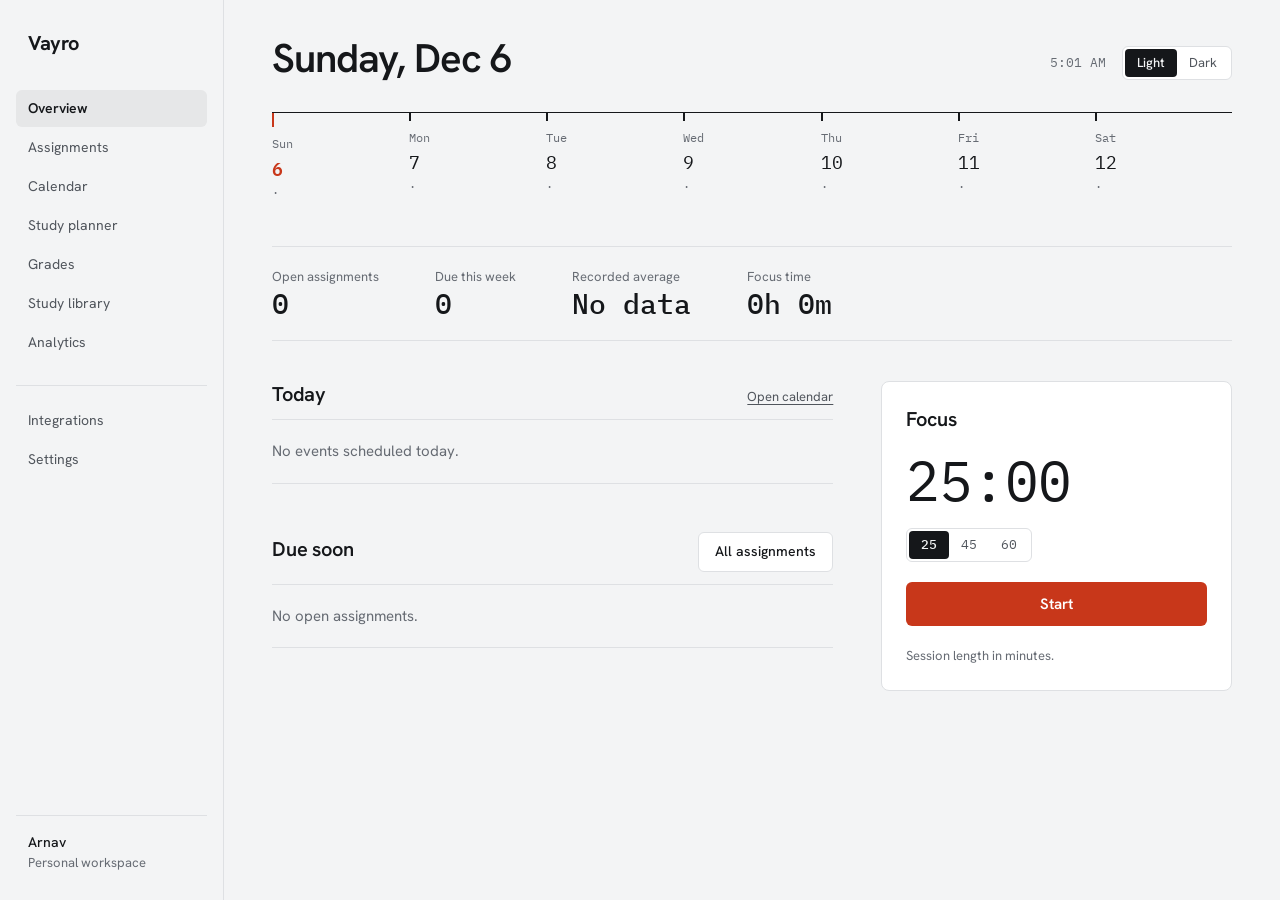
==== commit dec21d5e: "Redesign Vayro workspace and add theme-aware dashboard - Refresh the overview and academic pages wit" ====
--- a/index.html
+++ b/index.html
@@ -3,68 +3,72 @@
 <head>
   <meta charset="utf-8">
   <meta name="viewport" content="width=device-width, initial-scale=1">
-  <meta name="theme-color" content="#11150f">
-  <title>Overview | VAYRO</title>
+  <title>Overview | Vayro</title>
+  <script>try{var t=localStorage.getItem("vayro-theme");if(t)document.documentElement.dataset.theme=t}catch(e){}</script>
+  <link href="https://fonts.googleapis.com/css2?family=Hanken+Grotesk:wght@400;500;600;700&family=IBM+Plex+Mono:wght@400;500&display=swap" rel="stylesheet">
   <link rel="stylesheet" href="styles.css">
   <script src="app.js" defer></script>
 </head>
 <body data-page="overview">
   <div class="shell">
     <aside class="sidebar">
-      <a class="brand" href="index.html" aria-label="VAYRO overview">
-        <span class="brand-mark">V</span>
-        <span><strong>VAYRO</strong><small>ACADEMIC WORKSPACE</small></span>
-      </a>
+      <a class="brand" href="index.html" aria-label="Vayro overview">Vayro</a>
       <nav class="nav" aria-label="Main navigation">
-        <a class="nav-link active" href="index.html"><span aria-hidden="true">01</span>Overview</a>
-        <a class="nav-link" href="assignments.html"><span aria-hidden="true">02</span>Assignments</a>
-        <a class="nav-link" href="calendar.html"><span aria-hidden="true">03</span>Calendar</a>
-        <a class="nav-link" href="planner.html"><span aria-hidden="true">04</span>Study planner</a>
-        <a class="nav-link" href="grades.html"><span aria-hidden="true">05</span>Grades</a>
-        <a class="nav-link" href="materials.html"><span aria-hidden="true">06</span>Study library</a>
-        <a class="nav-link" href="analytics.html"><span aria-hidden="true">07</span>Analytics</a>
+        <a class="nav-link active" href="index.html" aria-current="page">Overview</a>
+        <a class="nav-link" href="assignments.html">Assignments</a>
+        <a class="nav-link" href="calendar.html">Calendar</a>
+        <a class="nav-link" href="planner.html">Study planner</a>
+        <a class="nav-link" href="grades.html">Grades</a>
+        <a class="nav-link" href="materials.html">Study library</a>
+        <a class="nav-link" href="analytics.html">Analytics</a>
       </nav>
       <nav class="nav nav-secondary" aria-label="Account navigation">
-        <a class="nav-link" href="integrations.html"><span aria-hidden="true">08</span>Integrations</a>
-        <a class="nav-link" href="settings.html"><span aria-hidden="true">09</span>Settings</a>
+        <a class="nav-link" href="integrations.html">Integrations</a>
+        <a class="nav-link" href="settings.html">Settings</a>
       </nav>
-      <div class="profile"><span class="avatar">A</span><div><strong class="profile-name">Arnav</strong><small>Personal workspace</small></div></div>
+      <div class="profile"><strong class="profile-name">Arnav</strong><small>Personal workspace</small></div>
     </aside>
     <main class="main">
-      <header class="topbar">
-        <p class="breadcrumb">Workspace <span>/</span> Overview</p>
-        <div class="topbar-tools"><time id="live-date"></time><time id="live-clock" class="clock"></time></div>
+      <header class="page-head">
+        <h1 id="today-title">Today</h1>
+        <div class="head-tools">
+          <time id="live-clock"></time>
+          <div class="seg" role="group" aria-label="Theme"><button type="button" data-theme-choice="light" aria-pressed="false">Light</button><button type="button" data-theme-choice="dark" aria-pressed="false">Dark</button></div>
+        </div>
       </header>
-      <div class="content">
-        <section class="page-heading">
-          <div><p class="eyebrow" id="day-greeting">Today</p><h1>Good to see you, <span class="profile-name">Arnav</span>.</h1></div>
-          <a class="button primary" href="assignments.html">View assignments</a>
-        </section>
-        <section class="stat-grid" aria-label="Academic summary">
-          <article><p>Open assignments</p><strong id="open-count">0</strong><small>Across all subjects</small></article>
-          <article><p>Due this week</p><strong id="due-count">0</strong><small>Within seven days</small></article>
-          <article><p>Recorded average</p><strong id="average-score">No data</strong><small>Entered grades</small></article>
-          <article><p>Focus time</p><strong id="focus-count">0h</strong><small>This week</small></article>
-        </section>
-        <section class="dashboard-grid">
-          <article class="card agenda-card">
-            <div class="card-head"><div><p class="eyebrow">Schedule</p><h2>Today</h2></div><a href="calendar.html">Open calendar</a></div>
-            <div id="today-list" class="agenda-list"></div>
-          </article>
-          <article class="card assignment-card">
-            <div class="card-head"><div><p class="eyebrow">Assignments</p><h2>Next deadlines</h2></div><a href="assignments.html">View all</a></div>
-            <div id="next-assignment-list"></div>
-          </article>
-          <article class="card focus-card">
-            <p class="eyebrow">Focus session</p>
-            <h2 id="timer-display">25:00</h2>
-            <div class="preset-row"><button type="button" class="preset active" data-minutes="25">25 min</button><button type="button" class="preset" data-minutes="45">45 min</button><button type="button" class="preset" data-minutes="60">60 min</button></div>
-            <button type="button" id="timer-toggle" class="button light">Start</button>
-          </article>
-        </section>
+
+      <section id="week-ruler" class="week" aria-label="This week"></section>
+
+      <section class="figures" aria-label="Summary">
+        <div class="figure"><strong id="open-count">0</strong><span>Open assignments</span></div>
+        <div class="figure"><strong id="due-count">0</strong><span>Due this week</span></div>
+        <div class="figure"><strong id="average-score">No data</strong><span>Recorded average</span></div>
+        <div class="figure"><strong id="focus-count">0h</strong><span>Focus time</span></div>
+      </section>
+
+      <div class="split">
+        <div class="main-col">
+          <section>
+            <div class="section-head"><h2>Today</h2><a class="text-link" href="calendar.html">Open calendar</a></div>
+            <div id="today-list" class="ledger"></div>
+          </section>
+          <section>
+            <div class="section-head"><h2>Due soon</h2><a class="button secondary" href="assignments.html">All assignments</a></div>
+            <div id="next-assignment-list" class="ledger"></div>
+          </section>
+        </div>
+        <div class="side-col">
+          <section class="card focus-card" aria-label="Focus session">
+            <h2>Focus</h2>
+            <div id="timer-display" class="timer">25:00</div>
+            <div class="preset-row seg"><button type="button" class="preset active" data-minutes="25">25</button><button type="button" class="preset" data-minutes="45">45</button><button type="button" class="preset" data-minutes="60">60</button></div>
+            <button type="button" id="timer-toggle" class="button primary">Start</button>
+            <small>Session length in minutes.</small>
+          </section>
+        </div>
       </div>
     </main>
   </div>
   <div id="toast" class="toast" role="status"></div>
 </body>
-</html>
+</html>
--- a/styles.css
+++ b/styles.css
@@ -1,165 +1,253 @@
+/* Vayro
+   Cool white and ink, one accent, Hanken Grotesk for words and IBM Plex Mono for numbers.
+   The accent has three jobs: today, overdue work, and the primary button. */
+
 :root {
-  --shell: #11150f;
-  --sidebar: #0c100c;
-  --panel: #191e18;
-  --panel-strong: #222820;
-  --line: rgba(224, 229, 211, .11);
-  --text: #f2efdf;
-  --muted: #a7ad9e;
-  --soft: #757d70;
-  --sage: #aabd94;
-  --sage-dark: #71805e;
-  --paper: #ebe3cd;
-  --paper-ink: #34342c;
-  --radius: 8px;
-}
+  --bg: #F3F4F5;
+  --surface: #FFFFFF;
+  --line: #DEE0E3;
+  --ink: #15171A;
+  --ink2: #50555C;
+  --ink3: #666B73;
+  --accent: #C8371A;
+  --onaccent: #FFFFFF;
+  --hover: rgba(21, 23, 26, .06);
+  --overlay: rgba(21, 23, 26, .45);
+  --sans: "Hanken Grotesk", system-ui, -apple-system, "Segoe UI", sans-serif;
+  --mono: "IBM Plex Mono", ui-monospace, SFMono-Regular, Menlo, monospace;
+  --radius: 6px;
+  --ease: 150ms ease;
+  color-scheme: light;
+}
+
+:root[data-theme="dark"] {
+  --bg: #121315;
+  --surface: #1A1B1E;
+  --line: #2B2D31;
+  --ink: #ECEDEE;
+  --ink2: #A6AAB0;
+  --ink3: #8D9198;
+  --accent: #FF7A59;
+  --onaccent: #1A0B06;
+  --hover: rgba(236, 237, 238, .08);
+  --overlay: rgba(0, 0, 0, .6);
+  color-scheme: dark;
+}
+
+@media (prefers-color-scheme: dark) {
+  :root:not([data-theme="light"]) {
+    --bg: #121315;
+    --surface: #1A1B1E;
+    --line: #2B2D31;
+    --ink: #ECEDEE;
+    --ink2: #A6AAB0;
+    --ink3: #8D9198;
+    --accent: #FF7A59;
+    --onaccent: #1A0B06;
+    --hover: rgba(236, 237, 238, .08);
+    --overlay: rgba(0, 0, 0, .6);
+    color-scheme: dark;
+  }
+}
+
 * { box-sizing: border-box; }
 html { min-width: 320px; }
-body { margin: 0; min-height: 100vh; background: var(--shell); color: var(--text); font-family: Inter, "Segoe UI", Arial, sans-serif; font-size: 14px; line-height: 1.5; }
-button, input, select, textarea { font: inherit; }
+body { margin: 0; min-height: 100vh; background: var(--bg); color: var(--ink); font-family: var(--sans); font-size: 15px; line-height: 1.5; }
+button, input, select, textarea { font: inherit; color: inherit; }
 button { cursor: pointer; }
 a { color: inherit; text-decoration: none; }
-:focus-visible { outline: 2px solid var(--sage); outline-offset: 3px; }
-.shell { min-height: 100vh; }
-.sidebar { position: fixed; inset: 0 auto 0 0; width: 232px; display: flex; flex-direction: column; padding: 28px 16px 18px; background: var(--sidebar); border-right: 1px solid var(--line); }
-.brand { display: flex; align-items: center; gap: 11px; margin: 0 8px 38px; }
-.brand-mark { display: grid; width: 38px; height: 38px; place-items: center; color: #172016; background: var(--sage); border-radius: 50% 50% 50% 4px; font-family: Georgia, serif; font-size: 21px; }
-.brand strong { display: block; font-family: Georgia, serif; font-size: 20px; letter-spacing: 2px; }
-.brand small { display: block; margin-top: 2px; color: var(--soft); font-size: 8px; letter-spacing: 1.2px; }
-.nav { display: grid; gap: 3px; }
-.nav-secondary { margin-top: 24px; padding-top: 18px; border-top: 1px solid var(--line); }
-.nav-link { display: flex; align-items: center; min-height: 42px; padding: 0 10px; color: var(--muted); border-left: 2px solid transparent; font-size: 12px; }
-.nav-link span { width: 32px; color: var(--soft); font-size: 9px; }
-.nav-link:hover { color: var(--text); background: rgba(170,189,148,.05); }
-.nav-link.active { color: var(--text); background: rgba(170,189,148,.10); border-left-color: var(--sage); }
-.nav-link.active span { color: var(--sage); }
-.profile { display: flex; align-items: center; gap: 9px; margin-top: auto; padding: 13px 7px 2px; border-top: 1px solid var(--line); }
-.avatar { display: grid; width: 32px; height: 32px; place-items: center; color: #172016; background: var(--sage); border-radius: 50%; font-weight: 700; }
-.profile div { display: grid; }
-.profile strong { font-size: 11px; }
-.profile small { color: var(--soft); font-size: 9px; }
-.main { min-height: 100vh; margin-left: 232px; }
-.topbar { position: sticky; top: 0; z-index: 10; display: flex; height: 60px; align-items: center; justify-content: space-between; padding: 0 34px; background: rgba(17,21,15,.96); border-bottom: 1px solid var(--line); backdrop-filter: blur(12px); }
-.breadcrumb { color: var(--soft); font-size: 10px; text-transform: uppercase; letter-spacing: 1px; }
-.breadcrumb span { margin: 0 7px; color: var(--sage-dark); }
-.topbar-tools { display: flex; align-items: center; gap: 12px; color: var(--muted); font-size: 11px; }
-.clock { min-width: 64px; padding: 5px 9px; color: var(--text); background: var(--panel); border: 1px solid var(--line); border-radius: 20px; text-align: center; }
-.content { max-width: 1380px; margin: 0 auto; padding: 36px 34px 54px; }
-.page-heading { display: flex; align-items: flex-end; justify-content: space-between; gap: 20px; margin-bottom: 26px; }
-.eyebrow { margin: 0 0 7px; color: var(--sage); font-size: 9px; font-weight: 700; letter-spacing: 1.35px; text-transform: uppercase; }
-.page-heading h1 { margin: 0; font-family: Georgia, serif; font-size: clamp(34px,4vw,48px); font-weight: 400; letter-spacing: -1.2px; }
-.page-heading h1 span { color: var(--sage); }
-.page-heading p:last-child { margin: 7px 0 0; color: var(--muted); }
-.button { display: inline-flex; min-height: 38px; align-items: center; justify-content: center; padding: 0 14px; border: 1px solid transparent; border-radius: 4px; font-size: 11px; font-weight: 700; }
-.button.primary { color: #1a2117; background: var(--sage); }
-.button.secondary { color: var(--text); background: var(--panel-strong); border-color: var(--line); }
-.button.light { color: #20251d; background: var(--paper); }
-.button.danger { color: #f1d1cb; background: #462620; border-color: rgba(209,137,125,.25); }
-.stat-grid { display: grid; grid-template-columns: repeat(4,minmax(0,1fr)); gap: 12px; margin-bottom: 14px; }
-.stat-grid article, .card, .panel { background: var(--panel); border: 1px solid var(--line); border-radius: var(--radius); }
-.stat-grid article { min-height: 106px; padding: 16px 18px; }
-.stat-grid p { margin: 0; color: var(--muted); font-size: 10px; }
-.stat-grid strong { display: block; margin-top: 9px; font-family: Georgia, serif; font-size: 29px; font-weight: 400; }
-.stat-grid small { color: var(--soft); font-size: 9px; }
-.dashboard-grid { display: grid; grid-template-columns: 1.25fr .9fr .72fr; gap: 14px; }
-.card { min-width: 0; padding: 18px; }
-.card-head { display: flex; align-items: flex-start; justify-content: space-between; margin-bottom: 16px; }
-.card-head h2 { margin: 0; font-family: Georgia, serif; font-size: 20px; font-weight: 400; }
-.card-head a { color: var(--sage); font-size: 10px; }
-.agenda-card { color: var(--paper-ink); background: var(--paper); border-color: #cfc3a7; }
-.agenda-card .card-head h2, .agenda-card .eyebrow { color: var(--paper-ink); }
-.agenda-card .card-head a { color: #637154; }
-.agenda-list { min-height: 170px; }
-.agenda-row { display: grid; grid-template-columns: 64px 1fr; gap: 10px; padding: 12px 0; border-bottom: 1px solid rgba(52,52,44,.12); }
-.agenda-row:last-child { border: 0; }
-.agenda-row time { color: #777363; font-size: 9px; font-weight: 700; }
-.agenda-row strong { display: block; font-family: Georgia, serif; font-size: 14px; }
-.agenda-row small { color: #777363; font-size: 9px; }
-.empty { display: grid; min-height: 160px; place-items: center; color: var(--muted); text-align: center; }
-.agenda-card .empty { color: #777363; }
-.focus-card { background: #243529; }
-.focus-card h2 { margin: 22px 0 18px; text-align: center; font-family: Georgia, serif; font-size: 38px; font-weight: 400; }
-.preset-row { display: flex; justify-content: center; gap: 5px; margin-bottom: 12px; }
-.preset { padding: 6px 8px; color: #cbd4c2; background: transparent; border: 1px solid rgba(224,229,211,.16); border-radius: 3px; font-size: 9px; }
-.preset.active { color: #20251d; background: var(--paper); border-color: var(--paper); }
-.focus-card .button { width: 100%; }
-.toolbar { display: flex; align-items: center; justify-content: space-between; gap: 12px; margin-bottom: 12px; }
-.toolbar-actions { display: flex; align-items: center; gap: 8px; }
-.filter-row { display: flex; gap: 5px; }
-.filter-row button { padding: 7px 10px; color: var(--muted); background: transparent; border: 1px solid transparent; font-size: 10px; }
-.filter-row button.active { color: var(--text); background: var(--panel-strong); border-color: var(--line); }
-.search { min-width: 210px; padding: 8px 10px; color: var(--text); background: #11160f; border: 1px solid var(--line); border-radius: 4px; }
-.panel { padding: 18px; }
+h1, h2, h3, p { margin: 0; }
+:focus-visible { outline: 2px solid var(--ink); outline-offset: 2px; }
+
+.mono { font-family: var(--mono); }
+.eyebrow { color: var(--ink3); font-family: var(--mono); font-size: 13px; }
+
+/* Layout */
+
+.sidebar { position: fixed; inset: 0 auto 0 0; width: 224px; display: flex; flex-direction: column; padding: 28px 16px; border-right: 1px solid var(--line); background: var(--bg); }
+.brand { display: block; padding: 0 12px 32px; font-size: 20px; font-weight: 700; letter-spacing: -.02em; }
+.nav { display: grid; gap: 2px; }
+.nav-secondary { margin-top: 24px; padding-top: 16px; border-top: 1px solid var(--line); }
+.nav-link { display: block; padding: 8px 12px; border-radius: var(--radius); color: var(--ink2); font-size: 14px; transition: background var(--ease), color var(--ease); }
+.nav-link:hover { background: var(--hover); color: var(--ink); }
+.nav-link.active { background: var(--hover); color: var(--ink); font-weight: 600; }
+.profile { display: grid; margin-top: auto; padding: 16px 12px 0; border-top: 1px solid var(--line); }
+.profile strong { font-size: 14px; font-weight: 500; }
+.profile small { color: var(--ink3); font-size: 13px; }
+
+.main { min-height: 100vh; margin-left: 224px; padding: 36px 48px 56px; max-width: 1272px; }
+.page-head { display: flex; flex-wrap: wrap; align-items: flex-end; justify-content: space-between; gap: 16px; margin-bottom: 32px; }
+.page-head h1 { font-size: clamp(32px, 4vw, 40px); line-height: 1.1; font-weight: 600; letter-spacing: -.025em; }
+.head-tools { display: flex; align-items: center; gap: 16px; color: var(--ink3); font-family: var(--mono); font-size: 13px; }
+.head-tools .seg { font-family: var(--sans); }
+
+.section-head { display: flex; flex-wrap: wrap; align-items: baseline; justify-content: space-between; gap: 12px; padding-bottom: 12px; }
+.section-head h2, .side-col h2, .day-panel h2, .settings-grid h2 { font-size: 20px; line-height: 1.3; font-weight: 600; letter-spacing: -.01em; }
+.text-link { color: var(--ink2); font-size: 13px; text-decoration: underline; text-underline-offset: 3px; }
+.text-link:hover { color: var(--ink); }
+.split { display: flex; flex-wrap: wrap; gap: 48px; align-items: flex-start; }
+.split > .main-col { flex: 2 1 460px; min-width: 0; display: flex; flex-direction: column; gap: 48px; }
+.split > .side-col { flex: 1 1 300px; min-width: 0; display: flex; flex-direction: column; gap: 40px; }
+
+/* Controls */
+
+.button { display: inline-flex; min-height: 40px; align-items: center; justify-content: center; padding: 0 16px; border: 1px solid transparent; border-radius: var(--radius); font-size: 14px; font-weight: 600; transition: background var(--ease), border-color var(--ease); }
+.button.primary { background: var(--accent); color: var(--onaccent); }
+.button.primary:hover { filter: brightness(.94); }
+.button.secondary { background: var(--surface); border-color: var(--line); color: var(--ink); font-weight: 500; }
+.button.secondary:hover { border-color: var(--ink3); }
+.button.danger { background: transparent; border-color: var(--accent); color: var(--accent); }
+
+.seg { display: inline-flex; padding: 2px; border: 1px solid var(--line); border-radius: var(--radius); background: var(--surface); }
+.seg button { height: 28px; padding: 0 12px; border: 0; border-radius: 4px; background: transparent; color: var(--ink2); font-size: 13px; transition: background var(--ease), color var(--ease); }
+.seg button.active, .seg button[aria-pressed="true"] { background: var(--ink); color: var(--bg); font-weight: 500; }
+.filter-row button { height: 32px; padding: 0 14px; }
+.preset { font-family: var(--mono); }
+
+.toolbar { display: flex; flex-wrap: wrap; align-items: center; justify-content: space-between; gap: 16px; margin-bottom: 28px; }
+.toolbar-actions { display: flex; flex-wrap: wrap; align-items: center; gap: 12px; }
+.search { width: 240px; height: 40px; padding: 0 12px; border: 1px solid var(--line); border-radius: var(--radius); background: var(--surface); font-size: 14px; }
+.search::placeholder { color: var(--ink3); }
+#material-count { color: var(--ink3); font-family: var(--mono); font-size: 13px; }
+
+/* Overview */
+
+.week { display: grid; grid-template-columns: repeat(7, minmax(0, 1fr)); margin-bottom: 40px; border-top: 1px solid var(--ink); }
+.week-day { display: flex; flex-direction: column; gap: 2px; padding-bottom: 4px; font-family: var(--mono); }
+.week-day .tick { width: 2px; height: 8px; background: var(--ink); }
+.week-day .dow { padding-top: 6px; color: var(--ink3); font-size: 12px; }
+.week-day .dnum { font-size: 18px; }
+.week-day .dcount { color: var(--ink3); font-size: 12px; }
+.week-day.today .tick { height: 14px; background: var(--accent); }
+.week-day.today .dnum { color: var(--accent); font-weight: 600; }
+
+.figures { display: flex; flex-wrap: wrap; gap: 24px 56px; margin-bottom: 40px; padding: 20px 0; border-block: 1px solid var(--line); }
+.figure { display: flex; flex-direction: column-reverse; }
+.figure strong { font-family: var(--mono); font-size: 28px; line-height: 1.2; font-weight: 500; }
+.figure span, .figure small { color: var(--ink3); font-size: 13px; }
+.figure .progress { width: 160px; margin: 6px 0; }
+
+.ledger { border-bottom: 1px solid var(--line); }
+.agenda-row { display: grid; grid-template-columns: 112px 1fr; gap: 16px; align-items: baseline; padding: 14px 0; border-top: 1px solid var(--line); }
+.agenda-row time { color: var(--ink3); font-family: var(--mono); font-size: 13px; }
+.agenda-row time.late { color: var(--accent); font-weight: 500; }
+.agenda-row strong { display: block; font-size: 15px; font-weight: 500; }
+.agenda-row small { color: var(--ink3); font-size: 13px; }
+.agenda-row.past strong { color: var(--ink3); }
+.empty { padding: 20px 0; border-top: 1px solid var(--line); color: var(--ink3); }
+
+.card { padding: 24px; border: 1px solid var(--line); border-radius: 8px; background: var(--surface); }
+.focus-card { display: flex; flex-direction: column; gap: 20px; }
+.focus-card h2 { font-size: 20px; line-height: 1.3; font-weight: 600; letter-spacing: -.01em; }
+.timer { font-family: var(--mono); font-size: 56px; line-height: 1; letter-spacing: -.02em; }
+.preset-row { align-self: flex-start; }
+.focus-card .button { width: 100%; min-height: 44px; font-size: 15px; }
+.focus-card small { color: var(--ink3); font-size: 13px; }
+
+/* Tables */
+
 .data-table { width: 100%; border-collapse: collapse; }
-.data-table th { padding: 11px 12px; color: var(--soft); border-bottom: 1px solid var(--line); font-size: 8px; text-align: left; text-transform: uppercase; letter-spacing: 1px; }
-.data-table td { padding: 13px 12px; border-bottom: 1px solid rgba(224,229,211,.07); font-size: 11px; }
-.data-table tr:last-child td { border: 0; }
-.data-table strong { display: block; }
-.data-table small { color: var(--soft); }
-.row-actions { display: flex; gap: 4px; }
-.row-actions button { padding: 5px 7px; color: var(--muted); background: transparent; border: 1px solid var(--line); border-radius: 3px; font-size: 9px; }
-.tag { display: inline-block; padding: 4px 7px; color: #ccdac1; background: rgba(170,189,148,.10); border-radius: 3px; font-size: 9px; }
-.tag.done { color: #a9b0a2; }
-.tag.urgent { color: #e0b985; }
-.calendar-layout { display: grid; grid-template-columns: minmax(0,1.5fr) 280px; gap: 14px; }
+.data-table th { padding: 0 16px 10px 0; color: var(--ink3); font-size: 13px; font-weight: 400; text-align: left; }
+.data-table td { padding: 16px 16px 16px 0; border-top: 1px solid var(--line); font-size: 14px; vertical-align: middle; }
+.data-table tbody tr:last-child td { border-bottom: 1px solid var(--line); }
+.data-table strong { display: block; font-size: 15px; font-weight: 500; }
+.data-table small { color: var(--ink3); font-size: 13px; }
+.data-table td.mono { font-family: var(--mono); font-size: 13px; }
+.data-table td.late { color: var(--accent); font-weight: 500; }
+.data-table .empty { border-top: 0; }
+.row-actions { display: flex; flex-wrap: wrap; gap: 8px; justify-content: flex-end; }
+.row-actions button { height: 32px; padding: 0 12px; border: 1px solid var(--line); border-radius: var(--radius); background: transparent; color: var(--ink2); font-size: 13px; transition: border-color var(--ease); }
+.row-actions button:hover { border-color: var(--ink3); color: var(--ink); }
+.tag { color: var(--ink2); font-size: 14px; }
+.tag.done { color: var(--ink3); }
+.tag.urgent { color: var(--accent); font-weight: 600; }
+.tag.score { font-family: var(--mono); font-size: 13px; }
+
+/* Calendar */
+
+.calendar-layout { display: flex; flex-wrap: wrap; gap: 48px; align-items: flex-start; }
+.calendar-layout > div { flex: 2 1 560px; min-width: 0; }
+.calendar-layout > aside { flex: 1 1 280px; min-width: 0; }
 .calendar-head { display: flex; align-items: center; justify-content: space-between; margin-bottom: 16px; }
-.calendar-head h2 { margin: 0; font-family: Georgia, serif; font-size: 22px; font-weight: 400; }
-.calendar-controls { display: flex; gap: 6px; }
-.calendar-controls button { width: 32px; height: 32px; color: var(--text); background: var(--panel-strong); border: 1px solid var(--line); border-radius: 3px; }
-.weekdays, .calendar-grid { display: grid; grid-template-columns: repeat(7,minmax(0,1fr)); }
-.weekdays span { padding: 8px; color: var(--soft); border-bottom: 1px solid var(--line); font-size: 8px; text-transform: uppercase; }
-.calendar-cell { min-height: 88px; padding: 8px; background: transparent; border: 0; border-right: 1px solid rgba(224,229,211,.06); border-bottom: 1px solid rgba(224,229,211,.06); color: var(--muted); text-align: left; }
-.calendar-cell:nth-child(7n) { border-right: 0; }
-.calendar-cell.muted { opacity: .35; }
-.calendar-cell.selected { background: rgba(170,189,148,.08); box-shadow: inset 0 0 0 1px rgba(170,189,148,.18); }
-.calendar-dot { display: block; overflow: hidden; margin-top: 3px; padding: 2px 4px; background: rgba(170,189,148,.12); border-radius: 2px; font-size: 8px; text-overflow: ellipsis; white-space: nowrap; }
-.form-grid { display: grid; grid-template-columns: repeat(2,minmax(0,1fr)); gap: 12px; }
+.calendar-head h2 { font-size: 28px; line-height: 1.2; font-weight: 600; letter-spacing: -.02em; }
+.calendar-controls { display: flex; gap: 8px; }
+.calendar-controls button { width: 36px; height: 36px; border: 1px solid var(--line); border-radius: var(--radius); background: var(--surface); transition: border-color var(--ease); }
+.calendar-controls button:hover { border-color: var(--ink3); }
+.weekdays, .calendar-grid { display: grid; grid-template-columns: repeat(7, minmax(0, 1fr)); }
+.weekdays span { padding: 8px; color: var(--ink3); font-family: var(--mono); font-size: 12px; }
+.calendar-cell { min-height: 96px; padding: 8px; border: 0; border-top: 1px solid var(--line); background: transparent; color: var(--ink2); text-align: left; transition: background var(--ease); }
+.calendar-cell:hover { background: var(--hover); }
+.calendar-cell strong { display: block; margin-bottom: 4px; font-family: var(--mono); font-size: 13px; font-weight: 400; }
+.calendar-cell.muted { opacity: .45; }
+.calendar-cell.selected { background: var(--hover); box-shadow: inset 0 0 0 1px var(--ink); }
+.calendar-cell.today strong { color: var(--accent); font-weight: 600; }
+.calendar-dot { display: block; overflow: hidden; margin-top: 3px; padding: 2px 6px; border-radius: 3px; background: var(--hover); color: var(--ink); font-size: 12px; text-overflow: ellipsis; white-space: nowrap; }
+.day-panel > h2 { margin: 4px 0 12px; }
+
+/* Forms and dialogs */
+
+.form-grid { display: grid; grid-template-columns: repeat(2, minmax(0, 1fr)); gap: 16px; }
 .field { display: grid; gap: 6px; }
 .field.full { grid-column: 1 / -1; }
-.field span { color: var(--muted); font-size: 10px; }
-.field input, .field select, .field textarea { width: 100%; min-height: 40px; padding: 8px 10px; color: var(--text); background: #11150f; border: 1px solid var(--line); border-radius: 4px; }
-.field textarea { min-height: 90px; resize: vertical; }
-.form-actions { display: flex; justify-content: flex-end; gap: 8px; margin-top: 16px; }
-.resource-grid, .integration-grid { display: grid; grid-template-columns: repeat(3,minmax(0,1fr)); gap: 12px; }
-.resource-card, .integration-card, .metric-card { padding: 17px; background: var(--panel); border: 1px solid var(--line); border-radius: var(--radius); }
-.resource-card h2, .integration-card h2, .metric-card h2 { margin: 5px 0; font-family: Georgia, serif; font-size: 17px; font-weight: 400; }
-.resource-card p, .integration-card p { color: var(--muted); font-size: 10px; }
-.card-actions { display: flex; gap: 6px; margin-top: 12px; }
-.metric-grid { display: grid; grid-template-columns: repeat(3,minmax(0,1fr)); gap: 12px; margin-bottom: 14px; }
-.metric-card strong { display: block; margin: 10px 0; font-family: Georgia, serif; font-size: 34px; font-weight: 400; }
-.progress { height: 5px; overflow: hidden; background: rgba(224,229,211,.08); border-radius: 10px; }
-.progress span { display: block; height: 100%; background: var(--sage); }
-.bar-list { display: grid; gap: 12px; }
-.bar-row { display: grid; grid-template-columns: 100px 1fr 50px; align-items: center; gap: 10px; font-size: 10px; }
-.settings-grid { display: grid; grid-template-columns: 1fr 1fr; gap: 12px; }
-.settings-grid .panel.danger { border-color: rgba(209,137,125,.22); }
-.toast { position: fixed; right: 24px; bottom: 24px; z-index: 50; max-width: 320px; padding: 11px 13px; color: #1d241a; background: var(--paper); border-radius: 4px; opacity: 0; pointer-events: none; transform: translateY(8px); transition: .18s ease; }
-.toast.show { opacity: 1; transform: translateY(0); }
-@media (max-width:1050px) {
-  .sidebar { width: 205px; }
-  .main { margin-left: 205px; }
-  .stat-grid, .metric-grid { grid-template-columns: repeat(2,minmax(0,1fr)); }
-  .dashboard-grid { grid-template-columns: repeat(2,minmax(0,1fr)); }
-  .focus-card { grid-column: 1 / -1; }
-  .resource-grid, .integration-grid { grid-template-columns: repeat(2,minmax(0,1fr)); }
-}
-@media (max-width:720px) {
-  .sidebar { position: relative; width: 100%; height: auto; padding: 18px; }
-  .brand { margin-bottom: 18px; }
-  .nav { grid-template-columns: repeat(2,minmax(0,1fr)); }
-  .nav-secondary { margin-top: 10px; padding-top: 10px; }
+.field span { color: var(--ink2); font-size: 13px; }
+.field input, .field select, .field textarea { width: 100%; min-height: 40px; padding: 8px 12px; border: 1px solid var(--line); border-radius: var(--radius); background: var(--surface); font-size: 15px; }
+.field textarea { min-height: 96px; resize: vertical; }
+.form-actions { display: flex; justify-content: flex-end; gap: 8px; margin-top: 8px; }
+dialog { width: min(520px, calc(100vw - 32px)); padding: 0; border: 1px solid var(--line); border-radius: 8px; background: var(--surface); color: var(--ink); }
+dialog::backdrop { background: var(--overlay); }
+dialog .panel { padding: 24px; }
+
+/* Library, integrations, analytics, settings */
+
+.resource-card, .integration-card { display: grid; grid-template-columns: 1fr auto; gap: 2px 24px; align-items: start; padding: 18px 0; border-top: 1px solid var(--line); }
+.resource-grid, .integration-grid { border-bottom: 1px solid var(--line); }
+.resource-grid > .empty { border-bottom: 0; }
+.resource-card h2, .integration-card h2 { font-size: 17px; line-height: 1.3; font-weight: 600; }
+.resource-card p, .integration-card p { color: var(--ink2); font-size: 14px; }
+.resource-card .card-actions, .integration-card .button, .integration-card > button { grid-column: 2; grid-row: 1 / span 4; align-self: center; }
+.card-actions { display: flex; gap: 8px; }
+.integration-card > * { grid-column: 1; }
+.integration-card > .button { grid-column: 2; }
+
+.intro { margin-bottom: 24px; color: var(--ink2); }
+.metric-grid { display: flex; flex-wrap: wrap; gap: 24px 56px; margin-bottom: 40px; padding: 20px 0; border-block: 1px solid var(--line); }
+.progress { height: 4px; overflow: hidden; border-radius: 2px; background: var(--line); }
+.progress span { display: block; height: 100%; background: var(--ink); }
+.bar-list { display: grid; gap: 16px; }
+.bar-row { display: grid; grid-template-columns: 140px 1fr 56px; align-items: center; gap: 16px; font-size: 14px; }
+.bar-row strong { font-weight: 500; }
+.bar-row > span { color: var(--ink2); font-family: var(--mono); font-size: 13px; text-align: right; }
+.settings-grid { display: flex; flex-direction: column; max-width: 640px; }
+.settings-grid .panel { display: flex; flex-direction: column; align-items: flex-start; gap: 12px; padding: 24px 0; border-top: 1px solid var(--line); }
+.settings-grid .panel:last-child { border-bottom: 1px solid var(--line); }
+.settings-grid .panel p { color: var(--ink2); }
+.settings-grid .form-grid, .settings-grid form { width: 100%; }
+.section-title { margin: 0 0 12px; font-size: 20px; line-height: 1.3; font-weight: 600; letter-spacing: -.01em; }
+
+.toast { position: fixed; right: 24px; bottom: 24px; z-index: 50; max-width: 320px; padding: 12px 16px; border-radius: var(--radius); background: var(--ink); color: var(--bg); font-size: 14px; opacity: 0; pointer-events: none; transition: opacity var(--ease); }
+.toast.show { opacity: 1; }
+
+@media (max-width: 1050px) {
+  .sidebar { width: 200px; }
+  .main { margin-left: 200px; padding: 32px 32px 48px; }
+}
+
+@media (max-width: 720px) {
+  .sidebar { position: relative; width: 100%; height: auto; padding: 16px; border-right: 0; border-bottom: 1px solid var(--line); }
+  .brand { padding-bottom: 16px; }
+  .nav { grid-template-columns: repeat(2, minmax(0, 1fr)); }
+  .nav-secondary { margin-top: 8px; padding-top: 8px; }
   .profile { display: none; }
-  .main { margin-left: 0; }
-  .topbar { height: 52px; padding: 0 18px; }
-  .content { padding: 24px 18px 40px; }
-  .page-heading { align-items: flex-start; flex-direction: column; }
-  .stat-grid, .dashboard-grid, .calendar-layout, .resource-grid, .integration-grid, .metric-grid, .settings-grid { grid-template-columns: 1fr; }
-  .toolbar { align-items: stretch; flex-direction: column; }
-  .search { width: 100%; min-width: 0; }
+  .main { margin-left: 0; padding: 24px 16px 40px; }
   .form-grid { grid-template-columns: 1fr; }
+  .search { width: 100%; }
+  .toolbar-actions { width: 100%; }
   .data-table { display: block; overflow-x: auto; }
-  .data-table thead { display: none; }
-  .data-table tr { display: grid; grid-template-columns: 1fr; padding: 10px 0; border-bottom: 1px solid var(--line); }
-  .data-table td { border: 0; }
-  .topbar-tools #live-date { display: none; }
-}
+  .bar-row { grid-template-columns: 100px 1fr 48px; }
+  .resource-card, .integration-card { grid-template-columns: 1fr; }
+  .resource-card .card-actions, .integration-card > .button { grid-column: 1; grid-row: auto; margin-top: 12px; }
+}
+
+@media (prefers-reduced-motion: reduce) {
+  * { transition: none !important; }
+}
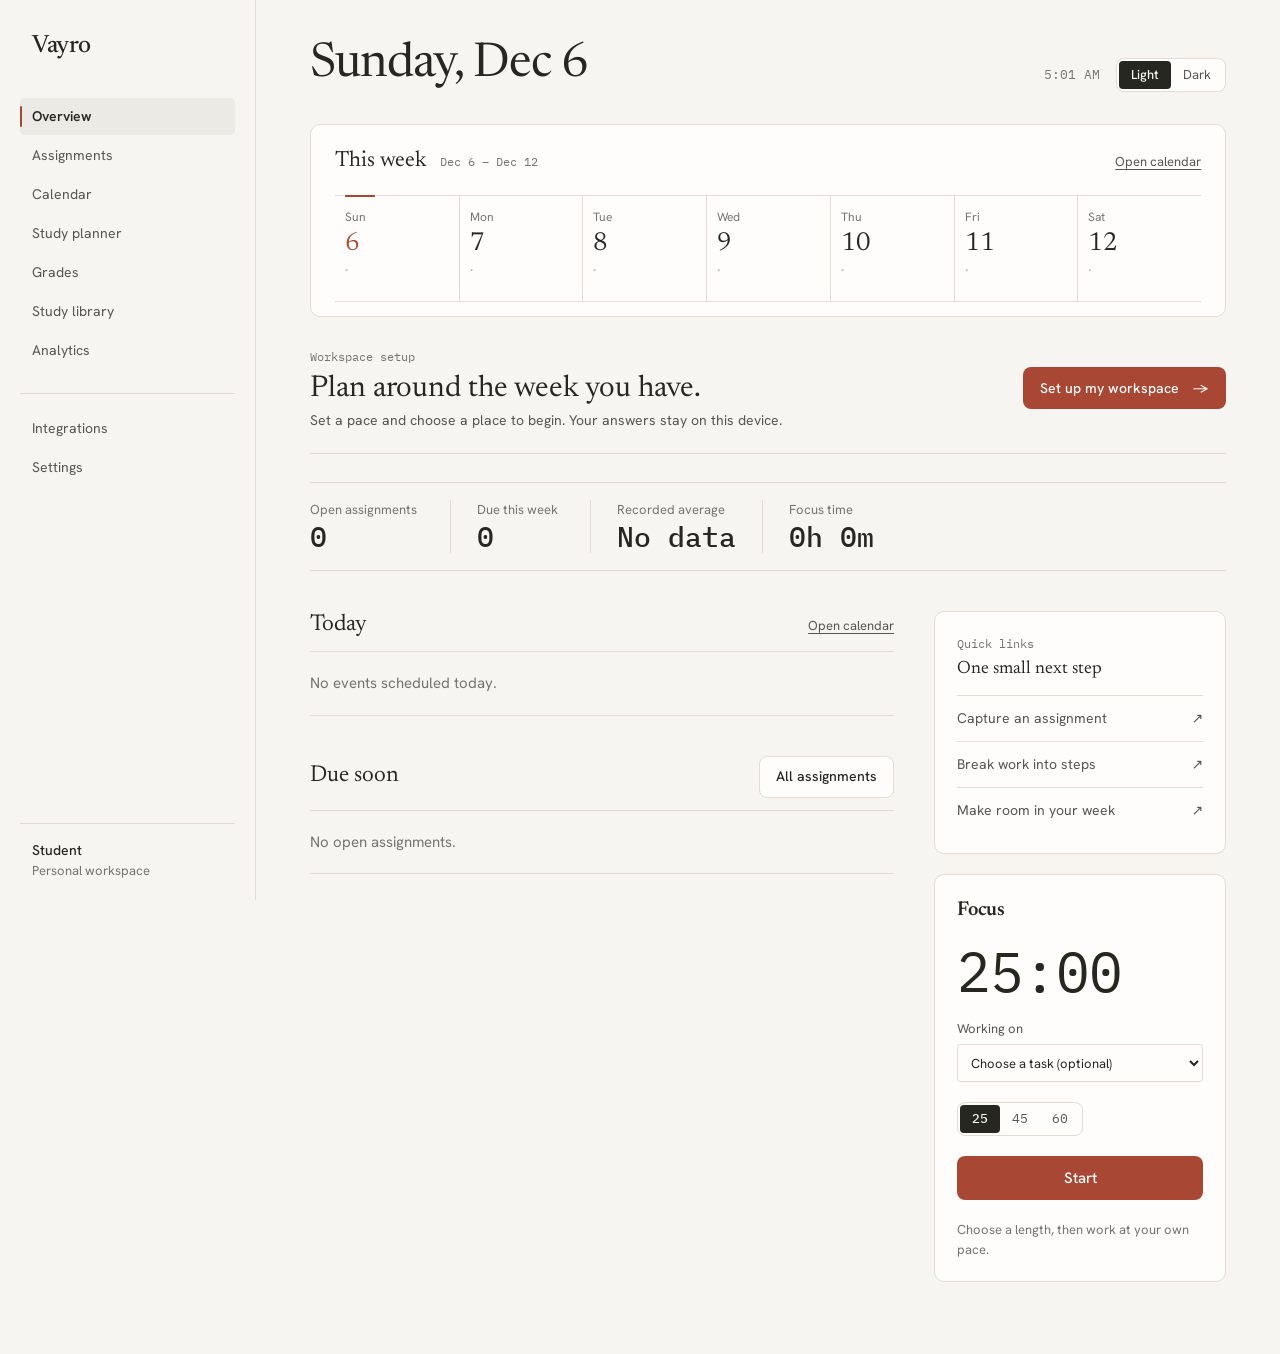
==== commit 2fe1c878: "Over all revamped the project structure and added new features. and added a MIT license" ====
--- a/index.html
+++ b/index.html
@@ -5,7 +5,7 @@
   <meta name="viewport" content="width=device-width, initial-scale=1">
   <title>Overview | Vayro</title>
   <script>try{var t=localStorage.getItem("vayro-theme");if(t)document.documentElement.dataset.theme=t}catch(e){}</script>
-  <link href="https://fonts.googleapis.com/css2?family=Hanken+Grotesk:wght@400;500;600;700&family=IBM+Plex+Mono:wght@400;500&display=swap" rel="stylesheet">
+  <link href="https://fonts.googleapis.com/css2?family=Hanken+Grotesk:wght@400;500;600;700&family=Newsreader:opsz,wght@6..72,400;500&family=IBM+Plex+Mono:wght@400;500&display=swap" rel="stylesheet">
   <link rel="stylesheet" href="styles.css">
   <script src="app.js" defer></script>
 </head>
@@ -37,7 +37,19 @@
         </div>
       </header>
 
-      <section id="week-ruler" class="week" aria-label="This week"></section>
+      <section class="week-board" aria-labelledby="week-heading">
+        <div class="week-board-head"><h2 id="week-heading">This week <span id="week-range" class="week-range"></span></h2><a class="text-link" href="calendar.html">Open calendar</a></div>
+        <div id="week-ruler" class="week" aria-label="This week"></div>
+      </section>
+
+      <section class="welcome-strip" aria-label="Personalize your workspace">
+        <div class="welcome-copy">
+          <span class="eyebrow">Workspace setup</span>
+          <h2 id="welcome-heading">Make your study week feel manageable.</h2>
+          <p id="welcome-detail">Set a pace and choose a place to begin. Your answers stay on this device.</p>
+        </div>
+        <a class="button primary" href="signup.html" id="welcome-action">Set up my workspace <span aria-hidden="true">→</span></a>
+      </section>
 
       <section class="figures" aria-label="Summary">
         <div class="figure"><strong id="open-count">0</strong><span>Open assignments</span></div>
@@ -58,12 +70,19 @@
           </section>
         </div>
         <div class="side-col">
+          <section class="card quick-card" aria-label="Quick links">
+            <div><span class="eyebrow">Quick links</span><h2>One small next step</h2></div>
+            <a href="assignments.html"><span>Capture an assignment</span><span aria-hidden="true">↗</span></a>
+            <a href="planner.html"><span>Break work into steps</span><span aria-hidden="true">↗</span></a>
+            <a href="calendar.html"><span>Make room in your week</span><span aria-hidden="true">↗</span></a>
+          </section>
           <section class="card focus-card" aria-label="Focus session">
             <h2>Focus</h2>
-            <div id="timer-display" class="timer">25:00</div>
+            <div id="timer-display" class="timer" aria-live="off">25:00</div>
+            <label class="field focus-context"><span>Working on</span><select id="focus-context"><option value="">Choose a task (optional)</option></select></label>
             <div class="preset-row seg"><button type="button" class="preset active" data-minutes="25">25</button><button type="button" class="preset" data-minutes="45">45</button><button type="button" class="preset" data-minutes="60">60</button></div>
             <button type="button" id="timer-toggle" class="button primary">Start</button>
-            <small>Session length in minutes.</small>
+            <small>Choose a length, then work at your own pace.</small>
           </section>
         </div>
       </div>
@@ -71,4 +90,4 @@
   </div>
   <div id="toast" class="toast" role="status"></div>
 </body>
-</html>+</html>
--- a/styles.css
+++ b/styles.css
@@ -1,49 +1,51 @@
-/* Vayro
-   Cool white and ink, one accent, Hanken Grotesk for words and IBM Plex Mono for numbers.
-   The accent has three jobs: today, overdue work, and the primary button. */
+/* VAYRO — a study planner with paper, ink and one pencil-red margin mark. */
 
 :root {
-  --bg: #F3F4F5;
-  --surface: #FFFFFF;
-  --line: #DEE0E3;
-  --ink: #15171A;
-  --ink2: #50555C;
-  --ink3: #666B73;
-  --accent: #C8371A;
+  --bg: #F6F5F1;
+  --surface: #FEFDFC;
+  --raised: #EEECE6;
+  --line: #DFDDD5;
+  --ink: #262721;
+  --ink2: #55564F;
+  --ink3: #74756E;
+  --accent: #A84834;
   --onaccent: #FFFFFF;
-  --hover: rgba(21, 23, 26, .06);
-  --overlay: rgba(21, 23, 26, .45);
-  --sans: "Hanken Grotesk", system-ui, -apple-system, "Segoe UI", sans-serif;
+  --hover: rgba(38, 39, 33, .055);
+  --overlay: rgba(28, 28, 24, .48);
+  --sans: "Hanken Grotesk", "Aptos", system-ui, -apple-system, "Segoe UI", sans-serif;
+  --serif: "Newsreader", "Iowan Old Style", "Palatino Linotype", Georgia, serif;
   --mono: "IBM Plex Mono", ui-monospace, SFMono-Regular, Menlo, monospace;
-  --radius: 6px;
-  --ease: 150ms ease;
+  --radius: 8px;
+  --ease: 160ms cubic-bezier(.22, 1, .36, 1);
   color-scheme: light;
 }
 
 :root[data-theme="dark"] {
-  --bg: #121315;
-  --surface: #1A1B1E;
-  --line: #2B2D31;
-  --ink: #ECEDEE;
-  --ink2: #A6AAB0;
-  --ink3: #8D9198;
-  --accent: #FF7A59;
-  --onaccent: #1A0B06;
-  --hover: rgba(236, 237, 238, .08);
+  --bg: #191A18;
+  --surface: #20211F;
+  --raised: #292A27;
+  --line: #383934;
+  --ink: #F0EFEA;
+  --ink2: #C2C1B9;
+  --ink3: #A09F97;
+  --accent: #E18B70;
+  --onaccent: #24140F;
+  --hover: rgba(240, 239, 234, .07);
   --overlay: rgba(0, 0, 0, .6);
   color-scheme: dark;
 }
 
 @media (prefers-color-scheme: dark) {
   :root:not([data-theme="light"]) {
-    --bg: #121315;
-    --surface: #1A1B1E;
-    --line: #2B2D31;
-    --ink: #ECEDEE;
-    --ink2: #A6AAB0;
-    --ink3: #8D9198;
-    --accent: #FF7A59;
-    --onaccent: #1A0B06;
+    --bg: #191A18;
+    --surface: #20211F;
+    --raised: #292A27;
+    --line: #383934;
+    --ink: #F0EFEA;
+    --ink2: #C2C1B9;
+    --ink3: #A09F97;
+    --accent: #E18B70;
+    --onaccent: #24140F;
     --hover: rgba(236, 237, 238, .08);
     --overlay: rgba(0, 0, 0, .6);
     color-scheme: dark;
@@ -64,36 +66,37 @@
 
 /* Layout */
 
-.sidebar { position: fixed; inset: 0 auto 0 0; width: 224px; display: flex; flex-direction: column; padding: 28px 16px; border-right: 1px solid var(--line); background: var(--bg); }
-.brand { display: block; padding: 0 12px 32px; font-size: 20px; font-weight: 700; letter-spacing: -.02em; }
+.sidebar { position: fixed; inset: 0 auto 0 0; z-index: 10; width: 256px; display: flex; flex-direction: column; padding: 28px 20px 20px; border-right: 1px solid var(--line); background: var(--bg); }
+.brand { display: block; padding: 0 12px 32px; font-family: var(--serif); font-size: 25px; font-weight: 500; letter-spacing: -.02em; }
 .nav { display: grid; gap: 2px; }
 .nav-secondary { margin-top: 24px; padding-top: 16px; border-top: 1px solid var(--line); }
-.nav-link { display: block; padding: 8px 12px; border-radius: var(--radius); color: var(--ink2); font-size: 14px; transition: background var(--ease), color var(--ease); }
+.nav-link { position: relative; display: block; padding: 8px 12px; border-radius: 5px; color: var(--ink2); font-size: 14px; transition: background var(--ease), color var(--ease); }
 .nav-link:hover { background: var(--hover); color: var(--ink); }
 .nav-link.active { background: var(--hover); color: var(--ink); font-weight: 600; }
+.nav-link.active::before { position: absolute; inset: 8px auto 8px 0; width: 2px; border-radius: 2px; background: var(--accent); content: ""; }
 .profile { display: grid; margin-top: auto; padding: 16px 12px 0; border-top: 1px solid var(--line); }
 .profile strong { font-size: 14px; font-weight: 500; }
 .profile small { color: var(--ink3); font-size: 13px; }
 
-.main { min-height: 100vh; margin-left: 224px; padding: 36px 48px 56px; max-width: 1272px; }
+.main { min-height: 100vh; width: calc(100% - 256px); max-width: 1600px; margin-left: 256px; padding: 40px clamp(28px, 4.2vw, 64px) 72px; }
 .page-head { display: flex; flex-wrap: wrap; align-items: flex-end; justify-content: space-between; gap: 16px; margin-bottom: 32px; }
-.page-head h1 { font-size: clamp(32px, 4vw, 40px); line-height: 1.1; font-weight: 600; letter-spacing: -.025em; }
+.page-head h1 { font-family: var(--serif); font-size: clamp(36px, 4vw, 48px); line-height: 1.08; font-weight: 400; letter-spacing: -.02em; }
 .head-tools { display: flex; align-items: center; gap: 16px; color: var(--ink3); font-family: var(--mono); font-size: 13px; }
 .head-tools .seg { font-family: var(--sans); }
 
 .section-head { display: flex; flex-wrap: wrap; align-items: baseline; justify-content: space-between; gap: 12px; padding-bottom: 12px; }
-.section-head h2, .side-col h2, .day-panel h2, .settings-grid h2 { font-size: 20px; line-height: 1.3; font-weight: 600; letter-spacing: -.01em; }
+.section-head h2, .side-col h2, .day-panel h2, .settings-grid h2 { font-family: var(--serif); font-size: 23px; line-height: 1.2; font-weight: 400; }
 .text-link { color: var(--ink2); font-size: 13px; text-decoration: underline; text-underline-offset: 3px; }
 .text-link:hover { color: var(--ink); }
-.split { display: flex; flex-wrap: wrap; gap: 48px; align-items: flex-start; }
-.split > .main-col { flex: 2 1 460px; min-width: 0; display: flex; flex-direction: column; gap: 48px; }
-.split > .side-col { flex: 1 1 300px; min-width: 0; display: flex; flex-direction: column; gap: 40px; }
+.split { display: flex; flex-wrap: wrap; gap: 40px; align-items: flex-start; }
+.split > .main-col { flex: 2 1 560px; min-width: 0; display: flex; flex-direction: column; gap: 40px; }
+.split > .side-col { flex: 1 1 280px; min-width: 0; display: flex; flex-direction: column; gap: 20px; }
 
 /* Controls */
 
-.button { display: inline-flex; min-height: 40px; align-items: center; justify-content: center; padding: 0 16px; border: 1px solid transparent; border-radius: var(--radius); font-size: 14px; font-weight: 600; transition: background var(--ease), border-color var(--ease); }
+.button { display: inline-flex; min-height: 42px; align-items: center; justify-content: center; padding: 0 16px; border: 1px solid transparent; border-radius: var(--radius); font-size: 14px; font-weight: 500; transition: background var(--ease), border-color var(--ease), color var(--ease); }
 .button.primary { background: var(--accent); color: var(--onaccent); }
-.button.primary:hover { filter: brightness(.94); }
+.button.primary:hover { background: color-mix(in srgb, var(--accent) 90%, var(--ink)); }
 .button.secondary { background: var(--surface); border-color: var(--line); color: var(--ink); font-weight: 500; }
 .button.secondary:hover { border-color: var(--ink3); }
 .button.danger { background: transparent; border-color: var(--accent); color: var(--accent); }
@@ -112,17 +115,26 @@
 
 /* Overview */
 
-.week { display: grid; grid-template-columns: repeat(7, minmax(0, 1fr)); margin-bottom: 40px; border-top: 1px solid var(--ink); }
-.week-day { display: flex; flex-direction: column; gap: 2px; padding-bottom: 4px; font-family: var(--mono); }
-.week-day .tick { width: 2px; height: 8px; background: var(--ink); }
-.week-day .dow { padding-top: 6px; color: var(--ink3); font-size: 12px; }
-.week-day .dnum { font-size: 18px; }
-.week-day .dcount { color: var(--ink3); font-size: 12px; }
-.week-day.today .tick { height: 14px; background: var(--accent); }
-.week-day.today .dnum { color: var(--accent); font-weight: 600; }
-
-.figures { display: flex; flex-wrap: wrap; gap: 24px 56px; margin-bottom: 40px; padding: 20px 0; border-block: 1px solid var(--line); }
+.week-board { margin: 8px 0 32px; padding: 20px 24px 14px; border: 1px solid var(--line); border-radius: 10px; background: var(--surface); }
+.week-board-head { display: flex; align-items: baseline; justify-content: space-between; gap: 16px; margin-bottom: 17px; }
+.week-board-head h2 { font-family: var(--serif); font-size: 22px; font-weight: 400; }
+.week-range { margin-left: 9px; color: var(--ink3); font-family: var(--mono); font-size: 12px; font-weight: 400; }
+.week { display: grid; grid-template-columns: repeat(7, minmax(0, 1fr)); border-top: 1px solid var(--line); }
+.week-day { position: relative; display: flex; min-height: 106px; flex-direction: column; gap: 5px; padding: 12px 10px; border-bottom: 1px solid var(--line); color: var(--ink); text-decoration: none; transition: background var(--ease); }
+.week-day + .week-day { border-left: 1px solid var(--line); }
+.week-day:hover { background: var(--hover); }
+.week-day .tick { position: absolute; top: -1px; left: 10px; width: 18px; height: 2px; background: transparent; }
+.week-day .dow { color: var(--ink3); font-size: 12px; }
+.week-day .dnum { font-family: var(--serif); font-size: 26px; line-height: 1; }
+.week-day .dcount { min-height: 15px; color: var(--ink3); font-size: 11px; }
+.week-day.today .tick { width: 30px; background: var(--accent); }
+.week-day.today .dnum { color: var(--accent); }
+.week-day:focus-visible { outline-offset: -2px; }
+
+.figures { display: flex; flex-wrap: wrap; gap: 0; margin-bottom: 40px; padding: 17px 0; border-block: 1px solid var(--line); }
 .figure { display: flex; flex-direction: column-reverse; }
+.figures .figure { min-width: 140px; padding: 0 26px; border-left: 1px solid var(--line); }
+.figures .figure:first-child { padding-left: 0; border-left: 0; }
 .figure strong { font-family: var(--mono); font-size: 28px; line-height: 1.2; font-weight: 500; }
 .figure span, .figure small { color: var(--ink3); font-size: 13px; }
 .figure .progress { width: 160px; margin: 6px 0; }
@@ -136,13 +148,26 @@
 .agenda-row.past strong { color: var(--ink3); }
 .empty { padding: 20px 0; border-top: 1px solid var(--line); color: var(--ink3); }
 
-.card { padding: 24px; border: 1px solid var(--line); border-radius: 8px; background: var(--surface); }
+.card { padding: 22px; border: 1px solid var(--line); border-radius: 10px; background: var(--surface); }
 .focus-card { display: flex; flex-direction: column; gap: 20px; }
 .focus-card h2 { font-size: 20px; line-height: 1.3; font-weight: 600; letter-spacing: -.01em; }
 .timer { font-family: var(--mono); font-size: 56px; line-height: 1; letter-spacing: -.02em; }
 .preset-row { align-self: flex-start; }
 .focus-card .button { width: 100%; min-height: 44px; font-size: 15px; }
 .focus-card small { color: var(--ink3); font-size: 13px; }
+
+.welcome-strip { display: flex; flex-wrap: wrap; align-items: center; justify-content: space-between; gap: 20px; margin: -4px 0 28px; padding: 0 0 22px; border-bottom: 1px solid var(--line); }
+.welcome-copy { max-width: 570px; }
+.welcome-copy .eyebrow { color: var(--ink3); font-size: 12px; }
+.welcome-copy h2 { margin: 4px 0 3px; font-family: var(--serif); font-size: clamp(23px, 2.4vw, 30px); line-height: 1.2; font-weight: 400; }
+.welcome-copy p { color: var(--ink2); font-size: 14px; }
+.welcome-strip .button { gap: 14px; white-space: nowrap; }
+.quick-card { display: grid; gap: 0; padding: 20px 22px; }
+.quick-card h2 { margin-top: 4px; font-size: 18px; }
+.quick-card .eyebrow { font-size: 12px; }
+.quick-card a { display: flex; justify-content: space-between; gap: 12px; padding: 12px 0; border-top: 1px solid var(--line); color: var(--ink2); font-size: 14px; transition: color var(--ease), padding var(--ease); }
+.quick-card a:first-of-type { margin-top: 14px; }
+.quick-card a:hover { padding-left: 4px; color: var(--accent); }
 
 /* Tables */
 
@@ -223,13 +248,37 @@
 .settings-grid .panel p { color: var(--ink2); }
 .settings-grid .form-grid, .settings-grid form { width: 100%; }
 .section-title { margin: 0 0 12px; font-size: 20px; line-height: 1.3; font-weight: 600; letter-spacing: -.01em; }
+.section-title, .calendar-head h2 { font-family: var(--serif); font-weight: 400; }
+.analytics-layout { display: grid; grid-template-columns: minmax(0, 1.4fr) minmax(260px, .8fr); gap: clamp(28px, 5vw, 72px); align-items: start; }
+.analytics-focus, .analytics-subjects { min-width: 0; }
+.analytics-section-head { display: flex; flex-wrap: wrap; align-items: baseline; justify-content: space-between; gap: 12px; margin-bottom: 14px; }
+.analytics-section-head h2, .analytics-subjects h2 { font-family: var(--serif); font-size: 23px; font-weight: 400; }
+.analytics-section-head p { margin-top: 3px; color: var(--ink3); font-size: 13px; }
+.analytics-section-head > .eyebrow { font-size: 11px; }
+.focus-week { display: grid; grid-template-columns: repeat(7, minmax(0, 1fr)); min-height: 210px; padding: 12px 0 0; border-top: 1px solid var(--line); border-bottom: 1px solid var(--line); }
+.focus-day { display: grid; grid-template-rows: 24px 1fr 30px; justify-items: center; min-width: 0; padding-inline: 7px; border-left: 1px solid var(--line); }
+.focus-day:first-child { border-left: 0; }
+.focus-minutes { color: var(--ink3); font-family: var(--mono); font-size: 11px; }
+.focus-track { display: flex; width: min(28px, 70%); height: 100%; align-items: end; justify-content: center; border-bottom: 1px solid var(--line); }
+.focus-track > span { display: block; width: 100%; min-height: 2px; background: var(--raised); }
+.focus-day.today .focus-track > span { background: var(--accent); }
+.focus-day.today .focus-day-label { color: var(--accent); }
+.focus-day-label { padding-top: 8px; color: var(--ink3); font-size: 12px; }
+.analytics-subjects .section-title { margin-bottom: 20px; }
+.metric-grid .figure { min-width: 128px; }
+.metric-grid .progress { width: 132px; margin-bottom: 7px; }
+.focus-context select { min-height: 38px; padding: 7px 9px; border: 1px solid var(--line); border-radius: 3px; background: var(--surface); font-size: 13px; }
 
 .toast { position: fixed; right: 24px; bottom: 24px; z-index: 50; max-width: 320px; padding: 12px 16px; border-radius: var(--radius); background: var(--ink); color: var(--bg); font-size: 14px; opacity: 0; pointer-events: none; transition: opacity var(--ease); }
 .toast.show { opacity: 1; }
+
+@keyframes step-in { from { opacity: 0; transform: translateY(5px); } to { opacity: 1; transform: translateY(0); } }
 
 @media (max-width: 1050px) {
   .sidebar { width: 200px; }
   .main { margin-left: 200px; padding: 32px 32px 48px; }
+  .main { width: calc(100% - 200px); }
+  .analytics-layout { grid-template-columns: 1fr; }
 }
 
 @media (max-width: 720px) {
@@ -239,15 +288,144 @@
   .nav-secondary { margin-top: 8px; padding-top: 8px; }
   .profile { display: none; }
   .main { margin-left: 0; padding: 24px 16px 40px; }
+  .main { width: 100%; }
   .form-grid { grid-template-columns: 1fr; }
   .search { width: 100%; }
   .toolbar-actions { width: 100%; }
   .data-table { display: block; overflow-x: auto; }
   .bar-row { grid-template-columns: 100px 1fr 48px; }
+  .welcome-strip { margin-top: -8px; padding: 20px; }
+  .welcome-strip .button { width: 100%; justify-content: space-between; }
+  .quick-card { padding: 18px; }
   .resource-card, .integration-card { grid-template-columns: 1fr; }
   .resource-card .card-actions, .integration-card > .button { grid-column: 1; grid-row: auto; margin-top: 12px; }
 }
 
+.onboarding-page {
+  --accent: #a84834;
+  --onaccent: #fff;
+  color-scheme: light;
+  min-height: 100vh;
+  background: #f5f3ed;
+  color: #262721;
+}
+.onboarding-shell { max-width: 1540px; padding-inline: clamp(22px, 5.4vw, 84px); }
+.onboarding-topbar { display: flex; align-items: center; justify-content: space-between; height: 70px; border-color: #dedbd2; }
+.onboarding-topbar .brand { padding: 0; color: #262721; font-size: 24px; }
+.brand-period, .skip-link span { color: #a84834; }
+.skip-link { color: #55564f; }
+.skip-link:hover { color: #a84834; }
+.onboarding-layout { display: grid; grid-template-columns: minmax(240px, .88fr) minmax(360px, 1.12fr); gap: clamp(32px, 5.4vw, 76px); align-items: center; max-width: 1160px; min-height: calc(100vh - 70px); margin: 0 auto; padding: 42px 0 54px; }
+.onboarding-story { position: relative; display: flex; flex-direction: column; align-self: center; padding: 0; }
+.story-kicker { color: #a84834 !important; font-family: var(--mono); font-size: 12px !important; }
+.onboarding-story h1 { margin: 12px 0 14px; font-family: var(--serif); font-size: clamp(46px, 5.2vw, 68px); font-weight: 400; line-height: .98; letter-spacing: -.035em; }
+.onboarding-story > p { max-width: 430px; color: #55564f; font-size: 15px; line-height: 1.65; }
+.week-preview { margin-top: 30px; padding: 16px 0 12px; border-block: 1px solid #dedbd2; }
+.preview-heading { display: flex; align-items: baseline; justify-content: space-between; gap: 12px; margin-bottom: 12px; }
+.preview-overline { color: #74756e; font-family: var(--mono); font-size: 11px; }
+.preview-heading h2 { margin-top: 3px; font-family: var(--serif); font-size: 21px; font-weight: 400; }
+.preview-date { color: #74756e; font-size: 12px; }
+.preview-days { display: grid; grid-template-columns: repeat(5, minmax(0, 1fr)); border-top: 1px solid #dedbd2; }
+.preview-day { position: relative; display: flex; min-width: 0; flex-direction: column; gap: 4px; padding: 8px 7px 2px; border-bottom: 1px solid #dedbd2; }
+.preview-day + .preview-day { border-left: 1px solid #dedbd2; }
+.preview-day > span { color: #74756e; font-size: 11px; }
+.preview-day strong { font-family: var(--serif); font-size: 21px; font-weight: 400; }
+.preview-day i { width: 19px; height: 2px; margin: 1px 0 2px; background: #dedbd2; }
+.preview-day small { min-height: 30px; color: #55564f; font-size: 10px; line-height: 1.3; }
+.preview-day.is-today i { width: 28px; background: #a84834; }
+.preview-day.is-today strong { color: #a84834; }
+.preview-foot { margin-top: 10px; color: #74756e !important; font-size: 12px !important; }
+.feature-list { display: grid; margin-top: 22px; }
+.feature-list > a { display: grid; grid-template-columns: 30px 1fr auto; align-items: center; gap: 12px; padding: 10px 0; border-bottom: 1px solid #dedbd2; }
+.feature-list > a:first-child { border-top: 1px solid #dedbd2; }
+.feature-list > a > span:first-child { color: #a84834; font-family: var(--mono); font-size: 11px; }
+.feature-list > a > span:nth-child(2) { display: grid; gap: 2px; }
+.feature-list strong { font-size: 13px; font-weight: 500; }
+.feature-list small { color: #74756e; font-size: 11px; }
+.feature-list > a > span:last-child { color: #74756e; transition: color var(--ease), transform var(--ease); }
+.feature-list > a:hover > span:last-child { color: #a84834; transform: translateX(3px); }
+.onboarding-panel { width: 100%; justify-self: end; max-width: 520px; padding: clamp(22px, 3vw, 34px); border: 1px solid #dedbd2; border-radius: 4px; background: #fdfcf8; box-shadow: 0 8px 24px rgba(38, 39, 33, .04); }
+.onboarding-progress-meta { display: flex; justify-content: space-between; gap: 12px; margin-bottom: 9px; }
+.onboarding-progress { height: 4px; overflow: hidden; }
+.onboarding-progress span { display: block; width: 20%; height: 100%; transition: width 180ms ease; }
+.setup-step { min-width: 0; margin: 0; padding: 0; border: 0; animation: step-in 160ms ease both; }
+.setup-step legend { max-width: 100%; padding: 0; line-height: 1.2; }
+.onboarding-progress-wrap { margin-bottom: 28px; }
+.onboarding-progress-meta { color: #74756e; font-size: 11px; letter-spacing: 0; text-transform: none; }
+.onboarding-progress { border-radius: 0; background: #e9e6dc; }
+.onboarding-progress span { border-radius: 0; background: #a84834; }
+.setup-step { animation: step-in 160ms ease both; }
+.setup-step legend { color: #262721; font-family: var(--serif); font-size: clamp(25px, 2.6vw, 31px); font-weight: 400; letter-spacing: -.015em; }
+.step-description { color: #74756e; }
+.choice-list { display: grid; gap: 0; border-top: 1px solid #dedbd2; }
+.choice { display: flex; width: 100%; min-height: 60px; align-items: center; gap: 12px; padding: 10px 8px; border: 0; border-bottom: 1px solid #dedbd2; border-radius: 0; background: transparent; color: #262721; text-align: left; transition: background 140ms ease; }
+.choice:hover { background: rgba(38, 39, 33, .035); transform: none; }
+.choice[aria-pressed="true"] { background: #f5eee9; box-shadow: inset 2px 0 0 #a84834; }
+.choice:focus-visible { outline-color: #a84834; }
+.choice > span:first-child { display: grid; min-width: 0; gap: 2px; }
+.choice strong { font-size: 14px; font-weight: 500; }
+.choice small { color: #74756e; font-size: 12px; }
+.choice-check { display: grid; width: 17px; height: 17px; flex: 0 0 17px; place-items: center; margin-left: auto; border: 1px solid #dedbd2; border-radius: 2px; color: transparent; font-size: 11px; }
+.choice[aria-pressed="true"] .choice-check { border-color: #a84834; background: #a84834; }
+.onboarding-name { margin-top: 22px; }
+.onboarding-name span { color: #55564f; }
+.onboarding-name input { border-color: #dedbd2; border-radius: 3px; background: #fffefa; }
+.onboarding-name input:focus { border-color: #a84834; outline-color: #e9cfc5; }
+.setup-summary { display: flex; align-items: flex-start; gap: 10px; margin-top: 19px; padding: 13px 14px; border-radius: 3px; background: #f1efe8; }
+.summary-rule { width: 2px; flex: 0 0 2px; align-self: stretch; background: #a84834; }
+.setup-summary p { color: #55564f; font-size: 12px; line-height: 1.55; }
+.privacy-note { display: flex; gap: 8px; margin-top: 15px; color: #74756e; font-size: 12px; line-height: 1.5; }
+.setup-actions { display: flex; align-items: center; justify-content: space-between; gap: 12px; margin-top: 22px; }
+.back-button { min-height: 42px; padding: 0; border: 0; background: transparent; color: #55564f; }
+.back-button:disabled { opacity: .4; cursor: default; }
+.keyboard-hint { color: #74756e; font-size: 10px; letter-spacing: 0; }
+.next-button, .finish-button { border-radius: 3px; background: #a84834; }
+.next-button { min-width: 118px; min-height: 44px; gap: 13px; }
+.next-button:disabled { background: #c8b7b0; }
+.onboarding-panel-foot { display: flex; justify-content: space-between; gap: 12px; margin-top: 25px; padding-top: 16px; border-top: 1px solid #e9e6dc; color: #74756e; font-family: var(--sans); font-size: 11px; letter-spacing: 0; }
+.onboarding-panel-foot a { color: #55564f; }
+.setup-finish { padding-top: 8px; }
+.finish-label { color: #a84834; font-family: var(--mono); font-size: 12px; }
+.setup-finish h2 { margin-top: 8px; color: #262721; font-family: var(--serif); font-size: 32px; font-weight: 400; letter-spacing: -.015em; }
+.setup-finish > p:not(.privacy-note) { color: #55564f; }
+.finish-preview { display: flex; align-items: center; gap: 11px; margin: 22px 0; padding: 14px; border: 1px solid #dedbd2; border-radius: 3px; }
+.finish-preview > span:first-child { display: grid; flex: 1; gap: 3px; }
+.finish-preview strong { font-size: 13px; font-weight: 500; }
+.finish-preview small { color: #74756e; font-size: 11px; }
+.finish-button { border-radius: 3px; }
+.setup-finish .privacy-note { justify-content: flex-start; }
+
+@media (max-width: 1050px) {
+  .main { width: calc(100% - 200px); }
+}
+@media (max-width: 740px) {
+  .onboarding-shell { padding-inline: 22px; }
+  .onboarding-layout { grid-template-columns: 1fr; gap: 28px; max-width: 620px; padding: 28px 0; }
+  .onboarding-story { padding: 0; }
+  .onboarding-story h1 { margin: 10px 0; font-size: clamp(42px, 8vw, 56px); }
+  .week-preview { margin-top: 20px; }
+  .feature-list { display: none; }
+  .onboarding-panel { justify-self: stretch; max-width: none; }
+}
+@media (max-width: 480px) {
+  .onboarding-shell { padding-inline: 16px; }
+  .onboarding-topbar { height: 62px; }
+  .onboarding-layout { min-height: calc(100vh - 62px); padding: 22px 0; }
+  .onboarding-story h1 { font-size: 42px; }
+  .onboarding-story > p { font-size: 14px; }
+  .preview-days { grid-template-columns: repeat(5, minmax(44px, 1fr)); overflow-x: auto; }
+  .preview-day { padding-inline: 5px; }
+  .preview-day small { font-size: 9px; }
+  .onboarding-panel { padding: 21px 17px; }
+  .onboarding-progress-wrap { margin-bottom: 23px; }
+  .choice { min-height: 57px; padding-inline: 6px; }
+  .choice small { font-size: 11px; }
+  .keyboard-hint { display: none; }
+}
+@media (max-width: 720px) { .main { width: 100%; } }
+
+[hidden] { display: none !important; }
+
 @media (prefers-reduced-motion: reduce) {
-  * { transition: none !important; }
-}+  *, *::before, *::after { scroll-behavior: auto !important; animation-duration: .01ms !important; animation-iteration-count: 1 !important; transition-duration: .01ms !important; }
+}
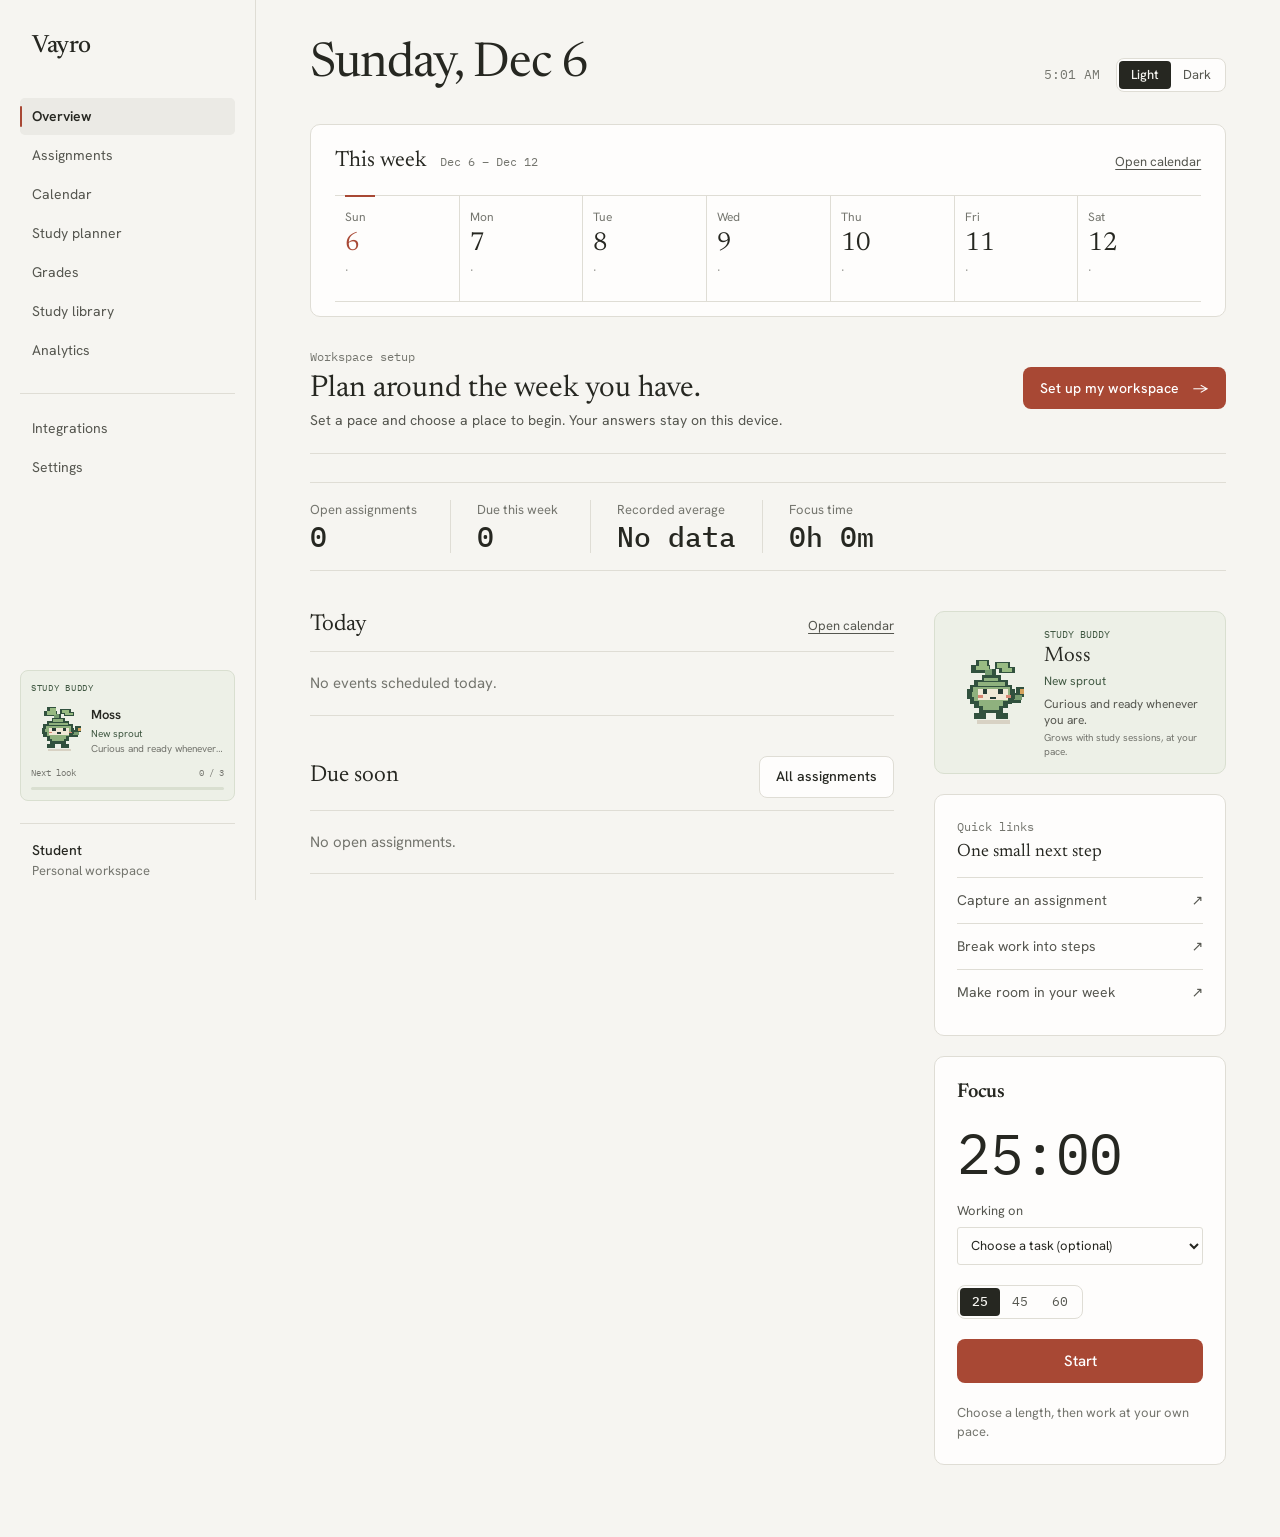
==== commit 14defcbe: "changed theme and overall made it better. added some sprites" ====
--- a/index.html
+++ b/index.html
@@ -7,6 +7,7 @@
   <script>try{var t=localStorage.getItem("vayro-theme");if(t)document.documentElement.dataset.theme=t}catch(e){}</script>
   <link href="https://fonts.googleapis.com/css2?family=Hanken+Grotesk:wght@400;500;600;700&family=Newsreader:opsz,wght@6..72,400;500&family=IBM+Plex+Mono:wght@400;500&display=swap" rel="stylesheet">
   <link rel="stylesheet" href="styles.css">
+  <script src="companion.js" defer></script>
   <script src="app.js" defer></script>
 </head>
 <body data-page="overview">
@@ -70,6 +71,18 @@
           </section>
         </div>
         <div class="side-col">
+          <section class="home-companion" aria-label="Your study companion">
+            <button class="home-companion-greet" type="button" data-companion-greet aria-label="Say hello to Moss">
+              <span class="companion-motion" data-companion-motion data-motion="idle"><span class="companion-art-host" data-companion-art="home"></span></span>
+            </button>
+            <div class="home-companion-copy">
+              <span class="eyebrow">STUDY BUDDY</span>
+              <h2 data-companion-name>Moss</h2>
+              <span class="home-companion-stage" data-companion-stage>New sprout</span>
+              <p data-companion-message>Curious and ready whenever you are.</p>
+              <small>Grows with study sessions, at your pace.</small>
+            </div>
+          </section>
           <section class="card quick-card" aria-label="Quick links">
             <div><span class="eyebrow">Quick links</span><h2>One small next step</h2></div>
             <a href="assignments.html"><span>Capture an assignment</span><span aria-hidden="true">↗</span></a>
--- a/styles.css
+++ b/styles.css
@@ -429,3 +429,106 @@
 @media (prefers-reduced-motion: reduce) {
   *, *::before, *::after { scroll-behavior: auto !important; animation-duration: .01ms !important; animation-iteration-count: 1 !important; transition-duration: .01ms !important; }
 }
+
+/* Moss, Vayro's tiny pixel-art study companion */
+.companion-card, .home-companion {
+  --companion-bg: #edf0e7;
+  --companion-line: #d9dfd0;
+  --companion-ink: #405842;
+  border: 1px solid var(--companion-line);
+  background: var(--companion-bg);
+}
+:root[data-theme="dark"] .companion-card, :root[data-theme="dark"] .home-companion {
+  --companion-bg: #242c26;
+  --companion-line: #414b40;
+  --companion-ink: #c4d3bd;
+}
+@media (prefers-color-scheme: dark) {
+  :root:not([data-theme="light"]) .companion-card, :root:not([data-theme="light"]) .home-companion {
+    --companion-bg: #242c26;
+    --companion-line: #414b40;
+    --companion-ink: #c4d3bd;
+  }
+}
+
+.sidebar > .companion-card { display: grid; gap: 7px; margin: auto 0 12px; padding: 10px; border-radius: 8px; }
+.sidebar > .profile { margin-top: 10px; }
+.companion-kicker { color: var(--companion-ink); font-family: var(--mono); font-size: 9px; letter-spacing: .08em; }
+.companion-main { display: flex; min-width: 0; align-items: center; gap: 6px; }
+.companion-greet, .home-companion-greet { display: grid; flex: 0 0 auto; place-items: center; padding: 0; border: 0; border-radius: 6px; background: transparent; }
+.companion-greet { width: 54px; height: 58px; }
+.companion-greet:hover, .home-companion-greet:hover { background: rgba(92, 121, 82, .08); }
+.companion-info { display: grid; min-width: 0; gap: 1px; }
+.companion-name { overflow: hidden; color: var(--ink); font-size: 13px; font-weight: 600; text-overflow: ellipsis; white-space: nowrap; }
+.companion-stage { color: var(--companion-ink); font-size: 10px; }
+.companion-note { overflow: hidden; color: var(--ink3); font-size: 10px; line-height: 1.3; text-overflow: ellipsis; white-space: nowrap; }
+.companion-growth-copy { display: flex; justify-content: space-between; gap: 8px; color: var(--ink3); font-family: var(--mono); font-size: 9px; }
+.companion-progress { height: 3px; overflow: hidden; border-radius: 3px; background: var(--companion-line); }
+.companion-progress span { display: block; width: 0; height: 100%; background: #71936c; transition: width 350ms ease; }
+.companion-motion { display: grid; width: 52px; height: 58px; flex: 0 0 auto; place-items: center; overflow: visible; }
+.companion-art-host { display: grid; width: 100%; height: 100%; place-items: center; }
+.pixel-pet { display: block; width: 100%; height: 100%; transform-origin: center bottom; animation: pet-idle 2.4s steps(2, end) infinite; }
+.pixel-pet-art { display: block; width: 100%; height: 100%; overflow: visible; image-rendering: pixelated; shape-rendering: crispEdges; transform-origin: center bottom; }
+.pixel-pet[data-stage="1"] .pixel-pet-art { transform: scale(1.04); }
+.pixel-pet[data-stage="2"] .pixel-pet-art { transform: scale(1.08); }
+.pixel-pet[data-stage="3"] .pixel-pet-art { transform: scale(1.12); }
+.pixel-pet[data-stage="0"] [data-min-stage], .pixel-pet[data-stage="1"] [data-min-stage="2"], .pixel-pet[data-stage="1"] [data-min-stage="3"], .pixel-pet[data-stage="2"] [data-min-stage="3"] { display: none; }
+.companion-motion[data-motion="explore"] .pixel-pet { animation: pet-wander 2.2s steps(6, end) 1; }
+.companion-motion[data-motion="run"] .pixel-pet { animation: pet-run .42s steps(2, end) infinite; }
+.companion-motion[data-motion="react"] .pixel-pet { animation: pet-react .48s steps(2, end) 2; }
+@keyframes pet-idle { 0%, 100% { transform: translateY(0); } 50% { transform: translateY(-2px); } }
+@keyframes pet-wander { 0%, 100% { transform: translateX(0); } 25% { transform: translate(2px, -1px); } 55% { transform: translate(4px, 0); } 78% { transform: translateX(-2px); } }
+@keyframes pet-run { 0%, 100% { transform: translate(0, 0); } 25% { transform: translate(2px, -3px); } 50% { transform: translate(0, 0); } 75% { transform: translate(-2px, -3px); } }
+@keyframes pet-react { 0%, 100% { transform: translateY(0) rotate(0); } 40% { transform: translateY(-4px) rotate(-3deg); } 70% { transform: translateY(-2px) rotate(3deg); } }
+
+.home-companion { display: grid; grid-template-columns: 82px minmax(0, 1fr); gap: 12px; align-items: center; padding: 15px; border-radius: 10px; }
+.home-companion-greet { width: 82px; height: 88px; }
+.home-companion .companion-motion { width: 76px; height: 82px; }
+.home-companion-copy { display: grid; min-width: 0; align-content: center; gap: 2px; }
+.home-companion-copy .eyebrow { color: var(--companion-ink); font-size: 10px; }
+.home-companion-copy h2 { overflow: hidden; font-family: var(--serif); font-size: 21px; font-weight: 400; line-height: 1.2; text-overflow: ellipsis; white-space: nowrap; }
+.home-companion-stage { color: var(--companion-ink); font-size: 12px; }
+.home-companion-copy p { min-height: 32px; margin-top: 4px; color: var(--ink2); font-size: 12px; line-height: 1.4; }
+.home-companion-copy small { color: var(--ink3); font-size: 10px; line-height: 1.35; }
+
+.hatch-scene { position: relative; display: grid; grid-template-columns: 1fr; grid-template-rows: 132px auto; justify-items: center; gap: 2px; margin: 17px 0 4px; padding: 8px 16px 12px; border: 1px solid #e4e3d9; background: #f6f5ee; }
+.hatch-art-ground, .hatch-tap { grid-area: 1 / 1; }
+.hatch-art-ground { position: relative; display: grid; width: 156px; height: 128px; place-items: end center; pointer-events: none; }
+.hatch-art-ground span { width: 78px; height: 9px; margin-bottom: 8px; background: #dce2d3; clip-path: polygon(14% 0, 86% 0, 100% 50%, 82% 100%, 18% 100%, 0 50%); }
+.hatch-tap { position: relative; z-index: 1; display: grid; width: 132px; height: 128px; place-items: center; padding: 0; border: 0; border-radius: 8px; background: transparent; }
+.hatch-tap:focus-visible { outline-color: #a84834; outline-offset: -3px; }
+.hatch-egg-art { display: grid; width: 108px; height: 108px; place-items: center; transition: opacity 160ms ease, transform 180ms ease; }
+.hatch-egg-art svg { display: block; width: 100%; height: 100%; image-rendering: pixelated; shape-rendering: crispEdges; }
+.hatch-tap.is-cracking .hatch-egg-art { animation: egg-crackle .14s steps(2, end) infinite; }
+.hatch-tap.is-hatched .hatch-egg-art { opacity: 0; transform: scale(.72) rotate(-8deg); }
+.hatch-tap.is-reacting .hatchling-art { animation: pet-react .48s steps(2, end) 2; }
+.hatch-pet-host { position: absolute; inset: 7px; display: grid; place-items: center; opacity: 0; transform: scale(.58) translateY(7px); transition: opacity 220ms ease, transform 260ms cubic-bezier(.2, .8, .3, 1.2); }
+.hatchling-art { width: 104px; height: 104px; animation: pet-react .65s steps(2, end) 2; }
+.hatch-scene.is-hatched .hatch-pet-host { opacity: 1; transform: scale(1) translateY(0); }
+.hatch-tap-hint { position: absolute; bottom: 0; left: 0; width: 100%; color: #5e755b; font-family: var(--mono); font-size: 10px; text-align: center; }
+.hatch-scene.is-hatched .hatch-tap-hint { color: #a84834; }
+.hatch-message { grid-area: 2 / 1; max-width: 340px; min-height: 39px; align-self: center; color: #55564f; font-size: 13px; line-height: 1.5; text-align: center; }
+.buddy-name { margin-top: 13px; }
+.buddy-name span { color: #55564f; }
+.buddy-name input { border-color: #dedbd2; border-radius: 3px; background: #fffefa; }
+.hatch-reassurance { margin-top: 10px; }
+@keyframes egg-crackle { 0%, 100% { transform: translateX(0) rotate(0); } 30% { transform: translateX(-3px) rotate(-3deg); } 70% { transform: translateX(3px) rotate(3deg); } }
+
+@media (max-height: 700px) and (min-width: 721px) {
+  .sidebar { padding-top: 16px; padding-bottom: 14px; }
+  .sidebar .brand { padding-bottom: 18px; }
+  .sidebar .nav-link { padding-top: 6px; padding-bottom: 6px; }
+  .sidebar .nav-secondary { margin-top: 12px; padding-top: 10px; }
+  .sidebar > .companion-card { gap: 5px; padding: 8px; }
+}
+@media (max-width: 720px) {
+  .sidebar > .companion-card { margin: 12px 0 0; }
+  .sidebar > .profile { margin-top: auto; }
+  .home-companion { grid-template-columns: 72px minmax(0, 1fr); gap: 10px; padding: 13px; }
+  .home-companion-greet { width: 72px; height: 80px; }
+  .home-companion .companion-motion { width: 68px; height: 76px; }
+}
+@media (prefers-reduced-motion: reduce) {
+  .companion-motion .pixel-pet, .hatch-egg-art, .hatchling-art { animation: none !important; }
+  .pixel-pet-art, .hatch-egg-art, .hatch-pet-host { transition: none !important; }
+}
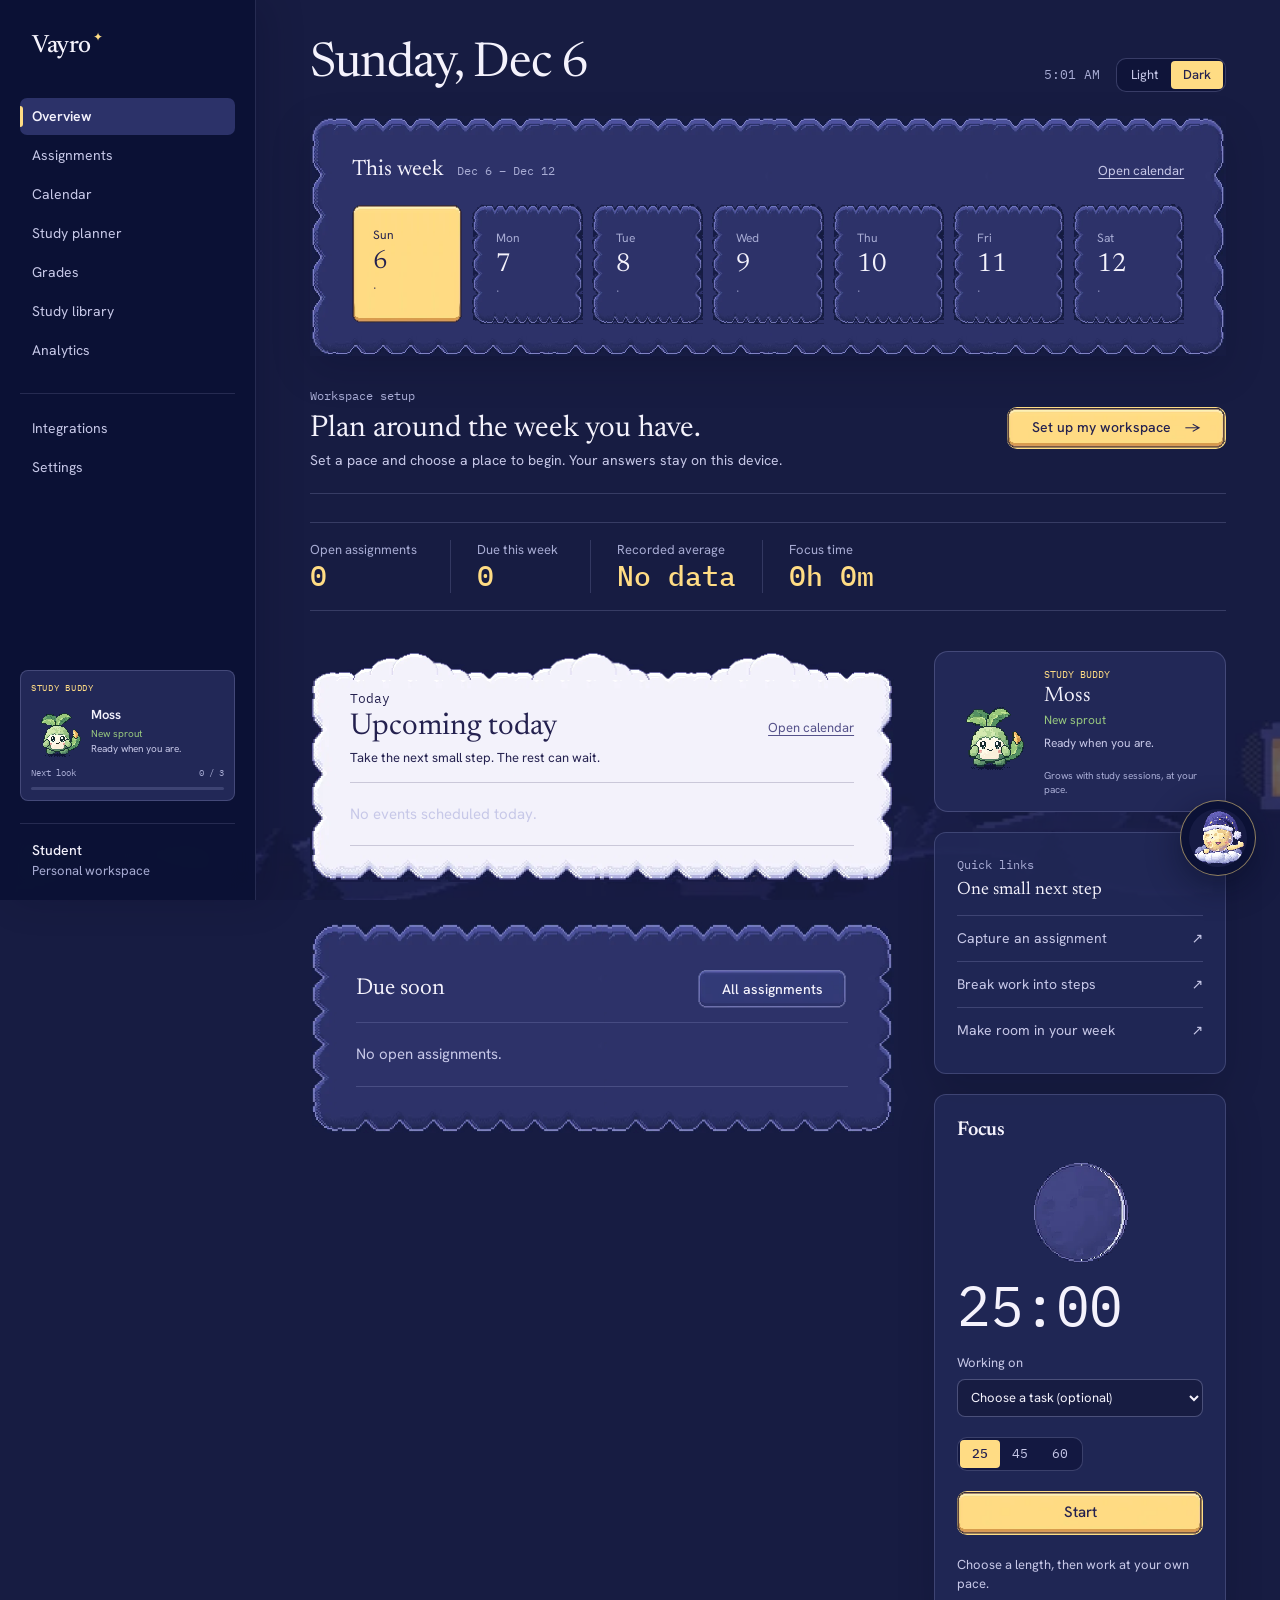
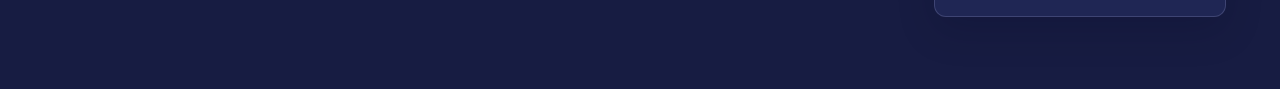
==== commit a8d55680: "completly overhaulled the design" ====
--- a/index.html
+++ b/index.html
@@ -4,10 +4,11 @@
   <meta charset="utf-8">
   <meta name="viewport" content="width=device-width, initial-scale=1">
   <title>Overview | Vayro</title>
-  <script>try{var t=localStorage.getItem("vayro-theme");if(t)document.documentElement.dataset.theme=t}catch(e){}</script>
+  <script>try{document.documentElement.dataset.theme=localStorage.getItem("vayro-theme")||"dark"}catch(e){document.documentElement.dataset.theme="dark"}</script>
   <link href="https://fonts.googleapis.com/css2?family=Hanken+Grotesk:wght@400;500;600;700&family=Newsreader:opsz,wght@6..72,400;500&family=IBM+Plex+Mono:wght@400;500&display=swap" rel="stylesheet">
   <link rel="stylesheet" href="styles.css">
   <script src="companion.js" defer></script>
+  <script src="moon-guide.js" defer></script>
   <script src="app.js" defer></script>
 </head>
 <body data-page="overview">
@@ -61,11 +62,16 @@
 
       <div class="split">
         <div class="main-col">
-          <section>
-            <div class="section-head"><h2>Today</h2><a class="text-link" href="calendar.html">Open calendar</a></div>
+          <section class="today-agenda" aria-labelledby="today-list-heading">
+            <div class="section-head">
+              <div class="today-heading">
+                <div class="today-heading-copy"><span class="eyebrow">Today</span><h2 id="today-list-heading">Upcoming today</h2><p>Take the next small step. The rest can wait.</p></div>
+              </div>
+              <a class="text-link" href="calendar.html">Open calendar</a>
+            </div>
             <div id="today-list" class="ledger"></div>
           </section>
-          <section>
+          <section class="due-soon-card">
             <div class="section-head"><h2>Due soon</h2><a class="button secondary" href="assignments.html">All assignments</a></div>
             <div id="next-assignment-list" class="ledger"></div>
           </section>
@@ -91,6 +97,7 @@
           </section>
           <section class="card focus-card" aria-label="Focus session">
             <h2>Focus</h2>
+            <span class="focus-moon" data-moon-phase="0" aria-hidden="true"></span>
             <div id="timer-display" class="timer" aria-live="off">25:00</div>
             <label class="field focus-context"><span>Working on</span><select id="focus-context"><option value="">Choose a task (optional)</option></select></label>
             <div class="preset-row seg"><button type="button" class="preset active" data-minutes="25">25</button><button type="button" class="preset" data-minutes="45">45</button><button type="button" class="preset" data-minutes="60">60</button></div>
--- a/styles.css
+++ b/styles.css
@@ -1,55 +1,48 @@
-/* VAYRO — a study planner with paper, ink and one pencil-red margin mark. */
+/* VAYRO — a quiet study desk under a midnight sky. */
 
 :root {
-  --bg: #F6F5F1;
-  --surface: #FEFDFC;
-  --raised: #EEECE6;
-  --line: #DFDDD5;
-  --ink: #262721;
-  --ink2: #55564F;
-  --ink3: #74756E;
-  --accent: #A84834;
-  --onaccent: #FFFFFF;
-  --hover: rgba(38, 39, 33, .055);
-  --overlay: rgba(28, 28, 24, .48);
+  --bg: #171C42;
+  --surface: #222857;
+  --raised: #2C3269;
+  --line: #414878;
+  --ink: #F4F2FC;
+  --ink2: #C7C8E8;
+  --ink3: #A8ACD4;
+  --accent: #FFDC84;
+  --onaccent: #24214F;
+  --hover: rgba(185, 189, 240, .10);
+  --overlay: rgba(5, 8, 28, .78);
+  --cloud: #F4F2FC;
+  --cloud-ink: #24214F;
+  --cloud-soft-ink: #55528A;
+  --success: #97C77F;
+  --danger: #FFAA98;
   --sans: "Hanken Grotesk", "Aptos", system-ui, -apple-system, "Segoe UI", sans-serif;
   --serif: "Newsreader", "Iowan Old Style", "Palatino Linotype", Georgia, serif;
   --mono: "IBM Plex Mono", ui-monospace, SFMono-Regular, Menlo, monospace;
-  --radius: 8px;
+  --radius: 10px;
   --ease: 160ms cubic-bezier(.22, 1, .36, 1);
+  color-scheme: dark;
+}
+
+:root[data-theme="light"] {
+  --bg: #F4F2FC;
+  --surface: #FFFFFF;
+  --raised: #E8E8F7;
+  --line: #D0D2EB;
+  --ink: #24214F;
+  --ink2: #55528A;
+  --ink3: #6A698A;
+  --accent: #B98223;
+  --onaccent: #171C42;
+  --hover: rgba(44, 50, 105, .08);
+  --overlay: rgba(16, 20, 52, .48);
+  --cloud: #FFFFFF;
+  --cloud-ink: #24214F;
+  --cloud-soft-ink: #55528A;
+  --success: #4D7F40;
+  --danger: #A8405C;
   color-scheme: light;
-}
-
-:root[data-theme="dark"] {
-  --bg: #191A18;
-  --surface: #20211F;
-  --raised: #292A27;
-  --line: #383934;
-  --ink: #F0EFEA;
-  --ink2: #C2C1B9;
-  --ink3: #A09F97;
-  --accent: #E18B70;
-  --onaccent: #24140F;
-  --hover: rgba(240, 239, 234, .07);
-  --overlay: rgba(0, 0, 0, .6);
-  color-scheme: dark;
-}
-
-@media (prefers-color-scheme: dark) {
-  :root:not([data-theme="light"]) {
-    --bg: #191A18;
-    --surface: #20211F;
-    --raised: #292A27;
-    --line: #383934;
-    --ink: #F0EFEA;
-    --ink2: #C2C1B9;
-    --ink3: #A09F97;
-    --accent: #E18B70;
-    --onaccent: #24140F;
-    --hover: rgba(236, 237, 238, .08);
-    --overlay: rgba(0, 0, 0, .6);
-    color-scheme: dark;
-  }
 }
 
 * { box-sizing: border-box; }
@@ -101,6 +94,12 @@
 .button.secondary:hover { border-color: var(--ink3); }
 .button.danger { background: transparent; border-color: var(--accent); color: var(--accent); }
 
+/* Use the supplied atlas button frames as nine-slice artwork, preserving their pixel corners. */
+.button.primary { border: 9px solid transparent; border-image: url("assets/ui/button-gold.png") 18 fill / 9px / 0 stretch; background: transparent; }
+.button.secondary { border: 9px solid transparent; border-image: url("assets/ui/button-night.png") 18 fill / 9px / 0 stretch; background: transparent; }
+button:not(:disabled):not(.calendar-cell):hover { scale: 1.025; }
+.button:hover:not(:disabled) { filter: brightness(1.045); }
+
 .seg { display: inline-flex; padding: 2px; border: 1px solid var(--line); border-radius: var(--radius); background: var(--surface); }
 .seg button { height: 28px; padding: 0 12px; border: 0; border-radius: 4px; background: transparent; color: var(--ink2); font-size: 13px; transition: background var(--ease), color var(--ease); }
 .seg button.active, .seg button[aria-pressed="true"] { background: var(--ink); color: var(--bg); font-weight: 500; }
@@ -115,14 +114,14 @@
 
 /* Overview */
 
-.week-board { margin: 8px 0 32px; padding: 20px 24px 14px; border: 1px solid var(--line); border-radius: 10px; background: var(--surface); }
+.week-board { margin: 8px 0 32px; padding: 20px 24px 14px; border: 1px solid var(--line); border-radius: 12px; background: var(--surface); }
 .week-board-head { display: flex; align-items: baseline; justify-content: space-between; gap: 16px; margin-bottom: 17px; }
 .week-board-head h2 { font-family: var(--serif); font-size: 22px; font-weight: 400; }
 .week-range { margin-left: 9px; color: var(--ink3); font-family: var(--mono); font-size: 12px; font-weight: 400; }
 .week { display: grid; grid-template-columns: repeat(7, minmax(0, 1fr)); border-top: 1px solid var(--line); }
-.week-day { position: relative; display: flex; min-height: 106px; flex-direction: column; gap: 5px; padding: 12px 10px; border-bottom: 1px solid var(--line); color: var(--ink); text-decoration: none; transition: background var(--ease); }
+.week-day { position: relative; display: flex; width: 100%; min-width: 0; min-height: 106px; flex-direction: column; gap: 5px; padding: 12px 10px; border-bottom: 1px solid var(--line); color: var(--ink); text-decoration: none; transform: none; scale: 1; transition: background var(--ease); }
 .week-day + .week-day { border-left: 1px solid var(--line); }
-.week-day:hover { background: var(--hover); }
+.week-day:hover { background: var(--hover); transform: none; scale: 1; }
 .week-day .tick { position: absolute; top: -1px; left: 10px; width: 18px; height: 2px; background: transparent; }
 .week-day .dow { color: var(--ink3); font-size: 12px; }
 .week-day .dnum { font-family: var(--serif); font-size: 26px; line-height: 1; }
@@ -148,7 +147,7 @@
 .agenda-row.past strong { color: var(--ink3); }
 .empty { padding: 20px 0; border-top: 1px solid var(--line); color: var(--ink3); }
 
-.card { padding: 22px; border: 1px solid var(--line); border-radius: 10px; background: var(--surface); }
+.card { padding: 22px; border: 1px solid var(--line); border-radius: 12px; background: var(--surface); }
 .focus-card { display: flex; flex-direction: column; gap: 20px; }
 .focus-card h2 { font-size: 20px; line-height: 1.3; font-weight: 600; letter-spacing: -.01em; }
 .timer { font-family: var(--mono); font-size: 56px; line-height: 1; letter-spacing: -.02em; }
@@ -200,13 +199,13 @@
 .calendar-controls button:hover { border-color: var(--ink3); }
 .weekdays, .calendar-grid { display: grid; grid-template-columns: repeat(7, minmax(0, 1fr)); }
 .weekdays span { padding: 8px; color: var(--ink3); font-family: var(--mono); font-size: 12px; }
-.calendar-cell { min-height: 96px; padding: 8px; border: 0; border-top: 1px solid var(--line); background: transparent; color: var(--ink2); text-align: left; transition: background var(--ease); }
-.calendar-cell:hover { background: var(--hover); }
+.calendar-cell { display: block; width: 100%; min-width: 0; min-height: 96px; padding: 8px; border: 0; border-top: 1px solid var(--line); border-radius: 4px; background: transparent; color: var(--ink2); text-align: left; transform: none; scale: 1; transition: background-color var(--ease); }
+.calendar-cell:hover, .calendar-cell:focus-visible { background: var(--hover); transform: none; scale: 1; }
 .calendar-cell strong { display: block; margin-bottom: 4px; font-family: var(--mono); font-size: 13px; font-weight: 400; }
 .calendar-cell.muted { opacity: .45; }
-.calendar-cell.selected { background: var(--hover); box-shadow: inset 0 0 0 1px var(--ink); }
+.calendar-cell.selected { background: var(--hover); box-shadow: inset 0 0 0 1px rgba(185, 189, 240, .42); }
 .calendar-cell.today strong { color: var(--accent); font-weight: 600; }
-.calendar-dot { display: block; overflow: hidden; margin-top: 3px; padding: 2px 6px; border-radius: 3px; background: var(--hover); color: var(--ink); font-size: 12px; text-overflow: ellipsis; white-space: nowrap; }
+.calendar-dot { display: block; overflow: hidden; margin-top: 3px; padding: 2px 6px; border-radius: 4px; background: var(--hover); color: var(--ink); font-size: 12px; text-overflow: ellipsis; white-space: nowrap; }
 .day-panel > h2 { margin: 4px 0 12px; }
 
 /* Forms and dialogs */
@@ -218,9 +217,18 @@
 .field input, .field select, .field textarea { width: 100%; min-height: 40px; padding: 8px 12px; border: 1px solid var(--line); border-radius: var(--radius); background: var(--surface); font-size: 15px; }
 .field textarea { min-height: 96px; resize: vertical; }
 .form-actions { display: flex; justify-content: flex-end; gap: 8px; margin-top: 8px; }
-dialog { width: min(520px, calc(100vw - 32px)); padding: 0; border: 1px solid var(--line); border-radius: 8px; background: var(--surface); color: var(--ink); }
+dialog { width: min(520px, calc(100vw - 32px)); padding: 0; border: 1px solid var(--line); border-radius: 12px; background: var(--surface); color: var(--ink); }
 dialog::backdrop { background: var(--overlay); }
 dialog .panel { padding: 24px; }
+
+/* Shared page panels keep the same soft, contained shape on every screen. */
+.main > .panel, .main .settings-grid > .panel, .main .day-panel {
+  min-width: 0;
+  padding: 22px;
+  border: 1px solid var(--line);
+  border-radius: 12px;
+  background: var(--surface);
+}
 
 /* Library, integrations, analytics, settings */
 
@@ -242,8 +250,8 @@
 .bar-row { display: grid; grid-template-columns: 140px 1fr 56px; align-items: center; gap: 16px; font-size: 14px; }
 .bar-row strong { font-weight: 500; }
 .bar-row > span { color: var(--ink2); font-family: var(--mono); font-size: 13px; text-align: right; }
-.settings-grid { display: flex; flex-direction: column; max-width: 640px; }
-.settings-grid .panel { display: flex; flex-direction: column; align-items: flex-start; gap: 12px; padding: 24px 0; border-top: 1px solid var(--line); }
+.settings-grid { display: flex; flex-direction: column; gap: 12px; max-width: 640px; }
+.settings-grid .panel { display: flex; flex-direction: column; align-items: flex-start; gap: 12px; }
 .settings-grid .panel:last-child { border-bottom: 1px solid var(--line); }
 .settings-grid .panel p { color: var(--ink2); }
 .settings-grid .form-grid, .settings-grid form { width: 100%; }
@@ -267,7 +275,7 @@
 .analytics-subjects .section-title { margin-bottom: 20px; }
 .metric-grid .figure { min-width: 128px; }
 .metric-grid .progress { width: 132px; margin-bottom: 7px; }
-.focus-context select { min-height: 38px; padding: 7px 9px; border: 1px solid var(--line); border-radius: 3px; background: var(--surface); font-size: 13px; }
+.focus-context select { min-height: 38px; padding: 7px 9px; border: 1px solid var(--line); border-radius: 8px; background: var(--surface); font-size: 13px; }
 
 .toast { position: fixed; right: 24px; bottom: 24px; z-index: 50; max-width: 320px; padding: 12px 16px; border-radius: var(--radius); background: var(--ink); color: var(--bg); font-size: 14px; opacity: 0; pointer-events: none; transition: opacity var(--ease); }
 .toast.show { opacity: 1; }
@@ -320,13 +328,13 @@
 .story-kicker { color: #a84834 !important; font-family: var(--mono); font-size: 12px !important; }
 .onboarding-story h1 { margin: 12px 0 14px; font-family: var(--serif); font-size: clamp(46px, 5.2vw, 68px); font-weight: 400; line-height: .98; letter-spacing: -.035em; }
 .onboarding-story > p { max-width: 430px; color: #55564f; font-size: 15px; line-height: 1.65; }
-.week-preview { margin-top: 30px; padding: 16px 0 12px; border-block: 1px solid #dedbd2; }
+.week-preview { margin-top: 30px; padding: 16px 14px 12px; border: 1px solid #dedbd2; border-radius: 10px; }
 .preview-heading { display: flex; align-items: baseline; justify-content: space-between; gap: 12px; margin-bottom: 12px; }
 .preview-overline { color: #74756e; font-family: var(--mono); font-size: 11px; }
 .preview-heading h2 { margin-top: 3px; font-family: var(--serif); font-size: 21px; font-weight: 400; }
 .preview-date { color: #74756e; font-size: 12px; }
-.preview-days { display: grid; grid-template-columns: repeat(5, minmax(0, 1fr)); border-top: 1px solid #dedbd2; }
-.preview-day { position: relative; display: flex; min-width: 0; flex-direction: column; gap: 4px; padding: 8px 7px 2px; border-bottom: 1px solid #dedbd2; }
+.preview-days { display: grid; grid-template-columns: repeat(5, minmax(0, 1fr)); overflow: hidden; border: 1px solid #dedbd2; border-radius: 6px; }
+.preview-day { position: relative; display: flex; min-width: 0; flex-direction: column; gap: 4px; padding: 8px 7px 2px; }
 .preview-day + .preview-day { border-left: 1px solid #dedbd2; }
 .preview-day > span { color: #74756e; font-size: 11px; }
 .preview-day strong { font-family: var(--serif); font-size: 21px; font-weight: 400; }
@@ -369,7 +377,7 @@
 .choice[aria-pressed="true"] .choice-check { border-color: #a84834; background: #a84834; }
 .onboarding-name { margin-top: 22px; }
 .onboarding-name span { color: #55564f; }
-.onboarding-name input { border-color: #dedbd2; border-radius: 3px; background: #fffefa; }
+.onboarding-name input { border-color: #dedbd2; border-radius: 8px; background: #fffefa; }
 .onboarding-name input:focus { border-color: #a84834; outline-color: #e9cfc5; }
 .setup-summary { display: flex; align-items: flex-start; gap: 10px; margin-top: 19px; padding: 13px 14px; border-radius: 3px; background: #f1efe8; }
 .summary-rule { width: 2px; flex: 0 0 2px; align-self: stretch; background: #a84834; }
@@ -379,7 +387,7 @@
 .back-button { min-height: 42px; padding: 0; border: 0; background: transparent; color: #55564f; }
 .back-button:disabled { opacity: .4; cursor: default; }
 .keyboard-hint { color: #74756e; font-size: 10px; letter-spacing: 0; }
-.next-button, .finish-button { border-radius: 3px; background: #a84834; }
+.next-button, .finish-button { border-radius: 10px; background: #a84834; }
 .next-button { min-width: 118px; min-height: 44px; gap: 13px; }
 .next-button:disabled { background: #c8b7b0; }
 .onboarding-panel-foot { display: flex; justify-content: space-between; gap: 12px; margin-top: 25px; padding-top: 16px; border-top: 1px solid #e9e6dc; color: #74756e; font-family: var(--sans); font-size: 11px; letter-spacing: 0; }
@@ -392,7 +400,7 @@
 .finish-preview > span:first-child { display: grid; flex: 1; gap: 3px; }
 .finish-preview strong { font-size: 13px; font-weight: 500; }
 .finish-preview small { color: #74756e; font-size: 11px; }
-.finish-button { border-radius: 3px; }
+.finish-button { border-radius: 10px; }
 .setup-finish .privacy-note { justify-content: flex-start; }
 
 @media (max-width: 1050px) {
@@ -510,7 +518,7 @@
 .hatch-message { grid-area: 2 / 1; max-width: 340px; min-height: 39px; align-self: center; color: #55564f; font-size: 13px; line-height: 1.5; text-align: center; }
 .buddy-name { margin-top: 13px; }
 .buddy-name span { color: #55564f; }
-.buddy-name input { border-color: #dedbd2; border-radius: 3px; background: #fffefa; }
+.buddy-name input { border-color: #dedbd2; border-radius: 8px; background: #fffefa; }
 .hatch-reassurance { margin-top: 10px; }
 @keyframes egg-crackle { 0%, 100% { transform: translateX(0) rotate(0); } 30% { transform: translateX(-3px) rotate(-3deg); } 70% { transform: translateX(3px) rotate(3deg); } }
 
@@ -532,3 +540,477 @@
   .companion-motion .pixel-pet, .hatch-egg-art, .hatchling-art { animation: none !important; }
   .pixel-pet-art, .hatch-egg-art, .hatch-pet-host { transition: none !important; }
 }
+
+/* Moonlit Vayro visual system */
+body { background: var(--bg); color: var(--ink); }
+body::before {
+  position: fixed;
+  z-index: 0;
+  inset: auto 0 0;
+  height: min(180px, 24vh);
+  background: url("assets/ui/night-horizon.png") center bottom / 100% 100% no-repeat;
+  content: "";
+  opacity: .34;
+  pointer-events: none;
+}
+:root[data-theme="light"] body::before { opacity: .09; }
+.shell { position: relative; z-index: 1; min-height: 100vh; }
+.sidebar {
+  border-right-color: rgba(185, 189, 240, .15);
+  background: rgba(11, 17, 53, .94);
+  box-shadow: 12px 0 36px rgba(4, 7, 28, .16);
+  backdrop-filter: blur(12px);
+}
+:root[data-theme="light"] .sidebar { background: rgba(244, 242, 252, .95); }
+.brand { color: var(--ink); }
+.brand::after { color: var(--accent); content: " ✦"; font-family: var(--sans); font-size: 12px; vertical-align: top; }
+.nav-link { border-radius: 7px; color: var(--ink2); }
+.nav-link:hover { background: rgba(185, 189, 240, .09); color: var(--ink); }
+.nav-link.active { background: #2C3269; color: var(--ink); }
+.nav-link.active::before { width: 3px; border-radius: 0 3px 3px 0; background: var(--accent); }
+.nav-secondary { border-color: rgba(185, 189, 240, .15); }
+.profile { border-color: rgba(185, 189, 240, .15); }
+.main { position: relative; z-index: 0; }
+.page-head { margin-bottom: 24px; }
+.page-head h1 { color: var(--ink); }
+.head-tools { color: var(--ink3); }
+.section-head h2, .side-col h2, .day-panel h2, .settings-grid h2,
+.week-board-head h2, .calendar-head h2, .analytics-section-head h2,
+.analytics-subjects h2, .section-title { color: var(--ink); }
+.text-link { color: var(--ink2); }
+.text-link:hover { color: var(--accent); }
+.week-board, .card, .panel, .day-panel, dialog, .onboarding-panel {
+  border-color: rgba(185, 189, 240, .20);
+  background-color: rgba(34, 40, 87, .88);
+  box-shadow: 0 14px 38px rgba(5, 8, 28, .16);
+}
+:root[data-theme="light"] .week-board,
+:root[data-theme="light"] .card,
+:root[data-theme="light"] .panel,
+:root[data-theme="light"] .day-panel,
+:root[data-theme="light"] dialog,
+:root[data-theme="light"] .onboarding-panel {
+  background-color: rgba(255, 255, 255, .94);
+  box-shadow: 0 10px 28px rgba(36, 33, 79, .08);
+}
+.button.primary, .next-button, .finish-button { background: var(--accent); color: var(--onaccent); }
+.button.primary:hover, .next-button:hover, .finish-button:hover { background: #FFE7A6; color: var(--onaccent); }
+.button.secondary, .calendar-controls button, .row-actions button {
+  border-color: rgba(185, 189, 240, .30);
+  background: rgba(44, 50, 105, .62);
+  color: var(--ink);
+}
+:root[data-theme="light"] .button.secondary,
+:root[data-theme="light"] .calendar-controls button,
+:root[data-theme="light"] .row-actions button { background: var(--surface); }
+.button.danger { border-color: var(--danger); color: var(--danger); }
+.seg { border-color: rgba(185, 189, 240, .24); background: rgba(11, 17, 53, .58); }
+.seg button { color: var(--ink2); }
+.seg button.active, .seg button[aria-pressed="true"] { background: var(--accent); color: var(--onaccent); }
+.search, .field input, .field select, .field textarea,
+.focus-context select, .buddy-name input, .onboarding-name input {
+  border-color: rgba(185, 189, 240, .32);
+  background: #171C42;
+  color: var(--ink);
+}
+.search::placeholder, .field input::placeholder, .field textarea::placeholder { color: #969AC7; }
+.field span, .settings-grid .panel p, .intro { color: var(--ink2); }
+:root[data-theme="light"] .search,
+:root[data-theme="light"] .field input,
+:root[data-theme="light"] .field select,
+:root[data-theme="light"] .field textarea,
+:root[data-theme="light"] .focus-context select,
+:root[data-theme="light"] .buddy-name input,
+:root[data-theme="light"] .onboarding-name input { background: #fff; }
+.week-board { border-radius: 12px; }
+.week { gap: 9px; border: 0; }
+.week-day, .week-day + .week-day {
+  min-height: 102px;
+  padding: 13px 12px;
+  border: 1px solid rgba(185, 189, 240, .20);
+  border-radius: 12px;
+  background: rgba(44, 50, 105, .56);
+}
+.week-day .tick { display: none; }
+.week-day .dow, .week-day .dcount { color: var(--ink3); }
+.week-day .dnum { color: var(--ink); }
+.week-day.today {
+  border-color: #FFE6A0;
+  background: #FFDC84;
+  box-shadow:
+    0 0 0 1px rgba(255, 238, 184, .28),
+    0 2px 6px rgba(255, 220, 132, .22),
+    0 9px 18px rgba(255, 220, 132, .10),
+    inset 0 1px 0 rgba(255, 255, 255, .42);
+  color: #24214F;
+}
+.week-day.today .dow, .week-day.today .dnum, .week-day.today .dcount { color: #24214F; }
+.week-day:hover { background-color: #3A427E; transform: none; }
+.week-day.today:hover { background-color: #FFE7A6; }
+.figures { border-color: rgba(185, 189, 240, .20); }
+.figures .figure { border-left-color: rgba(185, 189, 240, .18); }
+.figure strong { color: var(--accent); }
+.ledger { border-color: rgba(185, 189, 240, .2); }
+.agenda-row { border-color: rgba(185, 189, 240, .18); }
+.agenda-row time, .agenda-row small, .data-table th, .data-table small { color: var(--ink3); }
+.agenda-row time.late, .data-table td.late { color: var(--danger); }
+.agenda-row strong, .data-table strong { color: var(--ink); }
+.agenda-row.past strong { color: var(--ink3); }
+.empty { border-color: rgba(185, 189, 240, .18); color: var(--ink2); }
+.welcome-strip { border-color: rgba(185, 189, 240, .20); }
+.welcome-copy p, .quick-card a, .focus-card small { color: var(--ink2); }
+.quick-card a { border-color: rgba(185, 189, 240, .20); }
+.quick-card a:hover { color: var(--accent); }
+.focus-card { border-radius: 12px; }
+.timer { color: var(--ink); }
+.data-table th, .data-table td { border-color: rgba(185, 189, 240, .18); }
+.tag { color: var(--ink2); }
+.tag.done { color: var(--success); }
+.tag.urgent { color: var(--danger); }
+.calendar-head h2 { font-size: 25px; }
+.weekdays span { color: var(--ink3); }
+.calendar-cell { color: var(--ink2); }
+.calendar-cell, .calendar-dot { border-color: rgba(185, 189, 240, .18); }
+.calendar-cell:hover, .calendar-cell.selected { background: rgba(185, 189, 240, .11); }
+.calendar-cell.today strong { color: var(--accent); }
+.calendar-dot { background: rgba(185, 189, 240, .13); color: var(--ink); }
+.resource-grid, .integration-grid { border-color: rgba(185, 189, 240, .20); }
+.resource-card, .integration-card { border-color: rgba(185, 189, 240, .20); }
+.resource-card h2, .integration-card h2 { color: var(--ink); }
+.resource-card p, .integration-card p { color: var(--ink2); }
+.metric-grid, .focus-week, .focus-day, .focus-track { border-color: rgba(185, 189, 240, .20); }
+.progress { background: rgba(185, 189, 240, .17); }
+.progress span { background: var(--accent); }
+.focus-track > span { background: rgba(185, 189, 240, .28); }
+.focus-day.today .focus-track > span { background: var(--accent); }
+.bar-row > span, .focus-minutes, .focus-day-label { color: var(--ink3); }
+.analytics-section-head p { color: var(--ink3); }
+.settings-grid .panel { border-color: rgba(185, 189, 240, .20); }
+.toast { border: 1px solid rgba(185, 189, 240, .22); background: #F4F2FC; color: #24214F; box-shadow: 0 10px 35px rgba(5, 8, 28, .30); }
+
+/* Keep the artwork as a single, crisp cloud detail and let the agenda breathe. */
+.today-agenda, .due-soon-card {
+  border: 1px solid rgba(199, 200, 232, .12);
+  border-radius: 12px;
+  background: rgba(244, 242, 252, .035);
+}
+.today-agenda { padding: 24px; }
+.today-agenda .section-head { align-items: center; padding-bottom: 14px; }
+.today-heading { display: flex; min-width: 0; flex: 1; align-items: center; gap: 16px; }
+.today-heading-copy { min-width: 0; }
+.today-agenda .section-head h2 { color: var(--ink); font-size: clamp(25px, 2.5vw, 30px); }
+.today-agenda .eyebrow { color: var(--ink3); }
+.today-agenda .section-head p { margin-top: 3px; color: var(--ink2); font-size: 13px; }
+.today-cloud-mark { display: block; width: 112px; height: auto; flex: 0 0 112px; image-rendering: pixelated; }
+.today-agenda .text-link { color: var(--ink2); white-space: nowrap; }
+.today-agenda .text-link:hover { color: var(--accent); }
+.today-agenda .ledger { border-color: rgba(199, 200, 232, .12); }
+.today-agenda .agenda-row { border-color: rgba(199, 200, 232, .12); }
+.today-agenda .agenda-row strong { color: var(--ink); }
+.today-agenda .agenda-row time, .today-agenda .agenda-row small { color: var(--ink3); }
+.today-agenda .agenda-row time.late { color: var(--danger); }
+.today-agenda .empty { border-color: rgba(199, 200, 232, .12); color: var(--ink2); }
+.due-soon-card { min-height: 0; padding: 24px; }
+.due-soon-card .section-head { padding: 0 0 12px; }
+
+/* Real sprite assets for Moss, the Moon guide, and the focus moon. */
+.companion-card, .home-companion {
+  --companion-bg: #171C42;
+  --companion-line: #414878;
+  --companion-ink: #B9BDF0;
+  border: 1px solid rgba(185, 189, 240, .22);
+  background: var(--companion-bg);
+}
+:root[data-theme="light"] .companion-card,
+:root[data-theme="light"] .home-companion { --companion-bg: #E8E8F7; --companion-line: #D0D2EB; --companion-ink: #55528A; }
+:root[data-theme="dark"] .companion-card,
+:root[data-theme="dark"] .home-companion { --companion-bg: #222857; --companion-line: #414878; --companion-ink: #B9BDF0; }
+.companion-card { border-radius: 12px; }
+.companion-kicker, .home-companion-copy .eyebrow { color: var(--accent); }
+.companion-name, .home-companion-copy h2 { color: var(--ink); }
+.companion-note, .home-companion-copy p { color: var(--ink2); }
+.companion-stage, .home-companion-stage { color: var(--success); }
+.companion-progress { background: rgba(185, 189, 240, .18); }
+.companion-progress span { background: var(--success); }
+.companion-greet:hover, .home-companion-greet:hover { background: rgba(255, 220, 132, .10); }
+.pixel-pet { position: relative; width: 100%; height: 100%; overflow: hidden; background: url("assets/moss/moss-stages-alpha.png") 0 0 / 400% 100% no-repeat; image-rendering: pixelated; animation: pet-idle 3.2s ease-in-out infinite; }
+.pixel-pet[data-stage="0"] { background-position: 0 0; }
+.pixel-pet[data-stage="1"] { background-position: 33.333% 0; }
+.pixel-pet[data-stage="2"] { background-position: 66.666% 0; }
+.pixel-pet[data-stage="3"] { background-position: 100% 0; }
+.pixel-pet-stage { display: none; }
+.companion-motion[data-motion="study"] .pixel-pet { width: 100%; height: 100%; aspect-ratio: auto; background-image: none; }
+.companion-motion[data-motion="study"] .pixel-pet-stage { display: block; width: 600%; height: 100%; background: url("assets/moss/moss-study-strip-alpha.png") left top / 100% 100% no-repeat; animation: moss-read 1.5s steps(5, end) infinite; }
+.companion-motion[data-motion="react"] .pixel-pet { animation: pet-react .62s steps(2, end) 2; }
+.companion-motion[data-motion="run"] .pixel-pet { animation: pet-run .42s steps(2, end) infinite; }
+.companion-motion[data-motion="explore"] .pixel-pet { animation: pet-wander 2.2s steps(6, end) 1; }
+@keyframes moss-read { from { transform: translateX(0); } to { transform: translateX(-83.3333%); } }
+.home-companion { border-radius: 14px; }
+.home-companion-greet { border-radius: 10px; }
+.home-companion .companion-motion { width: 76px; height: 82px; }
+
+.onboarding-page { min-height: 100vh; background: var(--bg); }
+.onboarding-shell { position: relative; z-index: 1; }
+.onboarding-topbar { border-color: rgba(185, 189, 240, .18); }
+.onboarding-topbar .brand { color: var(--ink); }
+.onboarding-topbar .skip-link { color: var(--ink2); }
+.onboarding-story { color: var(--ink); }
+.story-kicker, .preview-overline, .feature-list > a > span:first-child { color: var(--accent); }
+.onboarding-story h1 { color: var(--ink); }
+.story-intro, .onboarding-story > p { color: var(--ink2); }
+.week-preview { border-color: rgba(185, 189, 240, .22); border-radius: 10px; background: rgba(34, 40, 87, .88); box-shadow: 0 8px 20px rgba(5, 8, 28, .12); }
+.preview-heading h2 { color: var(--ink); }
+.preview-date, .preview-day > span, .preview-foot, .feature-list small { color: var(--ink3); }
+.preview-days { border-color: rgba(185, 189, 240, .20); border-radius: 6px; }
+.preview-day + .preview-day { border-color: rgba(185, 189, 240, .17); }
+.preview-day strong { color: var(--ink); }
+.preview-day i { background: rgba(185, 189, 240, .32); }
+.preview-day.is-today i { background: var(--accent); }
+.preview-day.is-today strong { color: var(--accent); }
+.feature-list > a, .feature-list > a:first-child { border-color: rgba(185, 189, 240, .20); }
+.feature-list > a:hover > span:last-child { color: var(--accent); }
+.onboarding-panel { border-radius: 12px; }
+.onboarding-progress-meta { color: var(--ink3); }
+.onboarding-progress { border-radius: 99px; background: rgba(185, 189, 240, .18); }
+.onboarding-progress span { border-radius: inherit; background: var(--accent); }
+.setup-step legend { color: var(--ink); }
+.step-description { color: var(--ink2); }
+.choice-list { border-color: rgba(185, 189, 240, .20); }
+.choice { border-color: rgba(185, 189, 240, .18); color: var(--ink); }
+.choice:hover { background: rgba(185, 189, 240, .10); }
+.choice[aria-pressed="true"] { border-radius: 8px; background: #F4F2FC; box-shadow: inset 3px 0 #FFDC84; color: #24214F; }
+.choice[aria-pressed="true"] small { color: #55528A; }
+.choice-check { border-color: rgba(185, 189, 240, .45); }
+.choice[aria-pressed="true"] .choice-check { border-color: #2C3269; background: #2C3269; color: #F4F2FC; }
+.onboarding-name span, .buddy-name span { color: var(--ink2); }
+.setup-summary { border: 1px solid rgba(185, 189, 240, .18); border-radius: 9px; background: rgba(44, 50, 105, .72); }
+.summary-rule { border-radius: 4px; background: var(--accent); }
+.setup-summary p, .privacy-note { color: var(--ink2); }
+.back-button { color: var(--ink2); }
+.onboarding-panel-foot { border-color: rgba(185, 189, 240, .18); color: var(--ink3); }
+.onboarding-panel-foot a { color: var(--ink2); }
+.setup-finish h2 { color: var(--ink); }
+.setup-finish > p:not(.privacy-note) { color: var(--ink2); }
+.finish-label { color: var(--accent); }
+.finish-preview { border-color: rgba(185, 189, 240, .24); border-radius: 10px; background: rgba(44, 50, 105, .60); }
+.finish-preview small { color: var(--ink3); }
+.hatch-scene { border-color: rgba(185, 189, 240, .22); border-radius: 15px; background: #171C42; }
+.hatch-art-ground span { display: none; }
+.hatch-tap { width: 174px; height: 142px; border-radius: 12px; }
+.hatch-egg-art { display: block; width: 130px; height: 142px; margin: auto; background: url("assets/moss/moss-hatch-strip-alpha.png") 0 0 / 800% 100% no-repeat; image-rendering: pixelated; }
+.hatch-tap.is-cracking .hatch-egg-art { animation: hatch-sequence .9s steps(7, end) 1 forwards; }
+@keyframes hatch-sequence { from { background-position: 0 0; } to { background-position: 100% 0; } }
+.hatch-tap.is-hatched .hatch-egg-art { opacity: 0; transform: scale(.8); }
+.hatch-pet-host { inset: 7px; }
+.hatchling-art { width: 112px; height: 112px; }
+.hatch-tap-hint { color: var(--accent); }
+.hatch-scene.is-hatched .hatch-tap-hint { color: var(--success); }
+.hatch-message { color: var(--ink2); }
+.hatch-reassurance { color: var(--ink2); }
+
+.signup-guide-card { display: grid; grid-template-columns: 92px 1fr; gap: 14px; align-items: center; margin: 20px 0 24px; padding: 12px 15px 12px 12px; border: 1px solid rgba(185, 189, 240, .20); border-radius: 14px; background: rgba(34, 40, 87, .86); }
+.signup-guide-portrait { width: 92px; height: 92px; border-radius: 50%; background: #171C42 url("assets/moon-guide/moon-poses.png") 0 0 / 400% 100% no-repeat; image-rendering: pixelated; animation: moon-idle 4.2s steps(3, end) infinite; }
+.signup-guide-card p { color: var(--ink); font-size: 13px; line-height: 1.5; }
+.signup-guide-card small { display: block; margin-top: 4px; color: var(--ink3); font-size: 11px; }
+@keyframes moon-idle { from { background-position: 0 0; } to { background-position: 100% 0; } }
+
+.focus-moon { display: block; width: 104px; height: 104px; margin: -2px auto -8px; background: url("assets/ui/moon-phase-strip-alpha.png") 0 0 / 600% 100% no-repeat; image-rendering: pixelated; }
+.focus-moon[data-phase="0"] { background-position: 0 0; }
+.focus-moon[data-phase="1"] { background-position: 20% 0; }
+.focus-moon[data-phase="2"] { background-position: 40% 0; }
+.focus-moon[data-phase="3"] { background-position: 60% 0; }
+.focus-moon[data-phase="4"] { background-position: 80% 0; }
+.focus-moon[data-phase="5"] { background-position: 100% 0; }
+
+.sr-only {
+  position: absolute;
+  width: 1px;
+  height: 1px;
+  overflow: hidden;
+  clip: rect(0, 0, 0, 0);
+  white-space: nowrap;
+  clip-path: inset(50%);
+}
+.moon-guide-fab {
+  position: fixed;
+  right: 24px;
+  bottom: 24px;
+  z-index: 60;
+  display: grid;
+  width: 76px;
+  height: 76px;
+  justify-items: center;
+  align-content: center;
+  gap: 0;
+  padding: 3px;
+  border: 1px solid rgba(255, 220, 132, .55);
+  border-radius: 50%;
+  background: #0B1135;
+  box-shadow: 0 10px 34px rgba(5, 8, 28, .45);
+  transition: transform var(--ease), box-shadow var(--ease);
+}
+.moon-guide-fab:hover { transform: translateY(-3px); box-shadow: 0 14px 36px rgba(5, 8, 28, .56); }
+.moon-guide-fab-sprite, .moon-guide-avatar {
+  display: block;
+  width: 58px;
+  height: 58px;
+  border-radius: 50%;
+  background: #171C42 url("assets/moon-guide/moon-poses.png") 0 0 / 400% 100% no-repeat;
+  image-rendering: pixelated;
+  animation: moon-idle 6s steps(3, end) infinite;
+}
+.moon-guide-fab-label { position: absolute; right: 83px; padding: 5px 9px; border: 1px solid rgba(185, 189, 240, .2); border-radius: 8px; background: #222857; color: #F4F2FC; font-size: 12px; opacity: 0; pointer-events: none; transform: translateX(4px); transition: opacity var(--ease), transform var(--ease); white-space: nowrap; }
+.moon-guide-fab:hover .moon-guide-fab-label, .moon-guide-fab:focus-visible .moon-guide-fab-label { opacity: 1; transform: translateX(0); }
+.moon-guide-panel {
+  position: fixed;
+  right: 24px;
+  bottom: 112px;
+  z-index: 59;
+  display: flex;
+  width: min(390px, calc(100vw - 28px));
+  max-height: min(580px, calc(100vh - 132px));
+  flex-direction: column;
+  overflow: hidden;
+  border: 1px solid rgba(185, 189, 240, .3);
+  border-radius: 17px;
+  background: #171C42;
+  color: #F4F2FC;
+  box-shadow: 0 22px 65px rgba(5, 8, 28, .58);
+}
+.moon-guide-head { display: grid; grid-template-columns: 58px 1fr auto; gap: 12px; align-items: center; padding: 14px 16px; border-bottom: 1px solid rgba(185, 189, 240, .2); background: #222857; }
+.moon-guide-avatar { width: 58px; height: 58px; }
+.moon-guide-kicker { color: #B9BDF0; font-family: var(--mono); font-size: 10px; }
+.moon-guide-head h2 { color: #F4F2FC; font-family: var(--serif); font-size: 24px; font-weight: 400; line-height: 1.1; }
+.moon-guide-close { width: 34px; height: 34px; border: 1px solid rgba(185, 189, 240, .26); border-radius: 50%; background: transparent; color: #F4F2FC; font-size: 24px; line-height: 1; }
+.moon-guide-log { display: flex; min-height: 95px; flex: 1; flex-direction: column; gap: 10px; overflow-y: auto; padding: 15px; }
+.moon-guide-bubble { max-width: 88%; padding: 10px 12px; border-radius: 12px; font-size: 13px; line-height: 1.5; }
+.moon-guide-answer { align-self: flex-start; border: 1px solid rgba(185, 189, 240, .16); background: #222857; color: #F4F2FC; }
+.moon-guide-question { align-self: flex-end; background: #FFDC84; color: #24214F; }
+.moon-guide-suggestions { display: flex; flex-wrap: wrap; gap: 7px; padding: 0 14px 12px; }
+.moon-guide-suggestions button { padding: 7px 10px; border: 1px solid rgba(185, 189, 240, .30); border-radius: 999px; background: rgba(44, 50, 105, .72); color: #E4E5F7; font-size: 11px; }
+.moon-guide-suggestions button:hover { border-color: #FFDC84; color: #FFDC84; }
+.moon-guide-form { display: flex; gap: 8px; padding: 12px; border-top: 1px solid rgba(185, 189, 240, .2); background: #0B1135; }
+.moon-guide-form input { min-width: 0; flex: 1; height: 42px; padding: 0 12px; border: 1px solid rgba(185, 189, 240, .3); border-radius: 8px; background: #222857; color: #F4F2FC; }
+.moon-guide-form input::placeholder { color: #A8ACD4; }
+.moon-guide-form .button { min-width: 64px; min-height: 42px; padding-inline: 12px; }
+:root[data-theme="light"] .moon-guide-panel { border-color: #D0D2EB; background: #F4F2FC; color: #24214F; }
+:root[data-theme="light"] .moon-guide-head { border-color: #D0D2EB; background: #E8E8F7; }
+:root[data-theme="light"] .moon-guide-head h2 { color: #24214F; }
+:root[data-theme="light"] .moon-guide-answer { border-color: #D0D2EB; background: #E8E8F7; color: #24214F; }
+:root[data-theme="light"] .moon-guide-suggestions button { border-color: #D0D2EB; background: #fff; color: #24214F; }
+@media (max-width: 480px) {
+  .moon-guide-fab { right: 14px; bottom: 14px; width: 68px; height: 68px; }
+  .moon-guide-fab-sprite { width: 52px; height: 52px; }
+  .moon-guide-panel { right: 12px; bottom: 94px; max-height: calc(100vh - 112px); }
+  .today-agenda .section-head { flex-wrap: wrap; }
+  .today-heading { flex: 1 1 100%; }
+  .today-cloud-mark { width: 72px; flex-basis: 72px; }
+  .today-agenda .section-head > .text-link { margin-left: auto; }
+}
+
+@media (max-width: 720px) {
+  body::before { height: 110px; opacity: .22; }
+  .week { grid-template-columns: repeat(7, minmax(52px, 1fr)); overflow-x: auto; padding-bottom: 4px; }
+  .week-day, .week-day + .week-day { min-height: 88px; padding: 10px 8px; }
+  .today-agenda { padding: 20px; }
+  .today-agenda .section-head { align-items: flex-start; gap: 8px; }
+  .today-heading { gap: 8px; }
+  .today-cloud-mark { width: 80px; flex-basis: 80px; }
+  .today-agenda .section-head h2 { font-size: 25px; }
+  .today-agenda .agenda-row { grid-template-columns: 86px 1fr; gap: 10px; }
+  .due-soon-card { padding: 20px; }
+  .signup-guide-card { grid-template-columns: 72px 1fr; margin: 16px 0 20px; }
+  .signup-guide-portrait { width: 72px; height: 72px; }
+  .focus-moon { width: 90px; height: 90px; }
+}
+
+@media (prefers-reduced-motion: reduce) {
+  .pixel-pet, .pixel-pet-stage, .signup-guide-portrait,
+  .moon-guide-fab-sprite, .moon-guide-avatar { animation: none !important; }
+  .hatch-tap.is-cracking .hatch-egg-art { animation: none !important; background-position: 100% 0; }
+}
+
+/* Keep onboarding in the same moonlit color system as the rest of Vayro. */
+.onboarding-page {
+  --accent: #FFDC84;
+  --onaccent: #24214F;
+  color-scheme: dark;
+  background: var(--bg);
+  color: var(--ink);
+}
+.onboarding-page .brand-period,
+.onboarding-page .skip-link span,
+.onboarding-page .skip-link:hover { color: var(--accent); }
+.onboarding-page .story-kicker { color: var(--accent) !important; }
+.onboarding-page .choice:focus-visible,
+.onboarding-page .hatch-tap:focus-visible { outline-color: var(--accent); }
+.onboarding-page .choice-check { border-color: rgba(185, 189, 240, .45); }
+.onboarding-page .choice[aria-pressed="true"] .choice-check { border-color: #2C3269; background: #2C3269; }
+.onboarding-page .choice:hover { background: rgba(185, 189, 240, .10); }
+.onboarding-page .onboarding-name input,
+.onboarding-page .buddy-name input {
+  border-color: rgba(185, 189, 240, .32);
+  background: #171C42;
+  color: var(--ink);
+}
+.onboarding-page .onboarding-name input:focus,
+.onboarding-page .buddy-name input:focus { border-color: var(--accent); outline-color: rgba(255, 220, 132, .35); }
+.onboarding-page .setup-summary { background: rgba(44, 50, 105, .72); }
+.onboarding-page .summary-rule { background: var(--accent); }
+.onboarding-page .next-button:disabled { border-color: #414878; background: #414878; color: #C7C8E8; }
+.onboarding-page .onboarding-panel-foot { border-color: rgba(185, 189, 240, .18); }
+.onboarding-page .hatch-scene { border-color: rgba(185, 189, 240, .22); background: #171C42; }
+.onboarding-page .hatch-message,
+.onboarding-page .buddy-name span { color: var(--ink2); }
+
+/* Overview cloud frames: border-image repeats the supplied pixel edges at native scale. */
+.week-board {
+  border: 18px solid transparent;
+  border-image: url("assets/ui/cloud-frame-night.png") 42 fill / 18px / 0 round;
+  border-radius: 0;
+  background: transparent;
+  padding: 20px 24px 14px;
+}
+.week-day, .week-day + .week-day {
+  border: 12px solid transparent;
+  border-image: url("assets/ui/cloud-frame-night.png") 42 fill / 12px / 0 round;
+  border-radius: 0;
+  background-color: transparent;
+}
+.week-day.today {
+  border: 9px solid transparent;
+  border-image: url("assets/ui/button-gold.png") 18 fill / 9px / 0 stretch;
+  background: transparent;
+  box-shadow: none;
+}
+.today-agenda {
+  border: 30px solid transparent;
+  border-image: url("assets/ui/cloud-frame-cream.png") 94 48 48 48 fill / 30px 24px 24px 24px / 0 round;
+  border-radius: 0;
+  background: transparent;
+  padding: 6px 10px;
+  color: #24214F;
+}
+.today-agenda .section-head h2,
+.today-agenda .eyebrow,
+.today-agenda .section-head p,
+.today-agenda .agenda-row strong { color: #24214F; }
+.today-agenda .agenda-row time,
+.today-agenda .agenda-row small,
+.today-agenda .text-link { color: #55528A; }
+.today-agenda .ledger,
+.today-agenda .agenda-row,
+.today-agenda .empty { border-color: rgba(36, 33, 79, .20); }
+.today-agenda .text-link:hover { color: #282E64; }
+.due-soon-card {
+  border: 22px solid transparent;
+  border-image: url("assets/ui/cloud-frame-night.png") 42 fill / 22px / 0 round;
+  border-radius: 0;
+  background: transparent;
+}
+@media (max-width: 720px) {
+  .today-agenda { border-width: 24px 18px 20px; border-image-width: 24px 18px 20px; padding: 6px 8px; }
+  .week-board { border-width: 15px; border-image-width: 15px; padding: 16px 14px 12px; }
+  .week-day, .week-day + .week-day { border-width: 9px; border-image-width: 9px; }
+  .due-soon-card { border-width: 18px; border-image-width: 18px; }
+}
